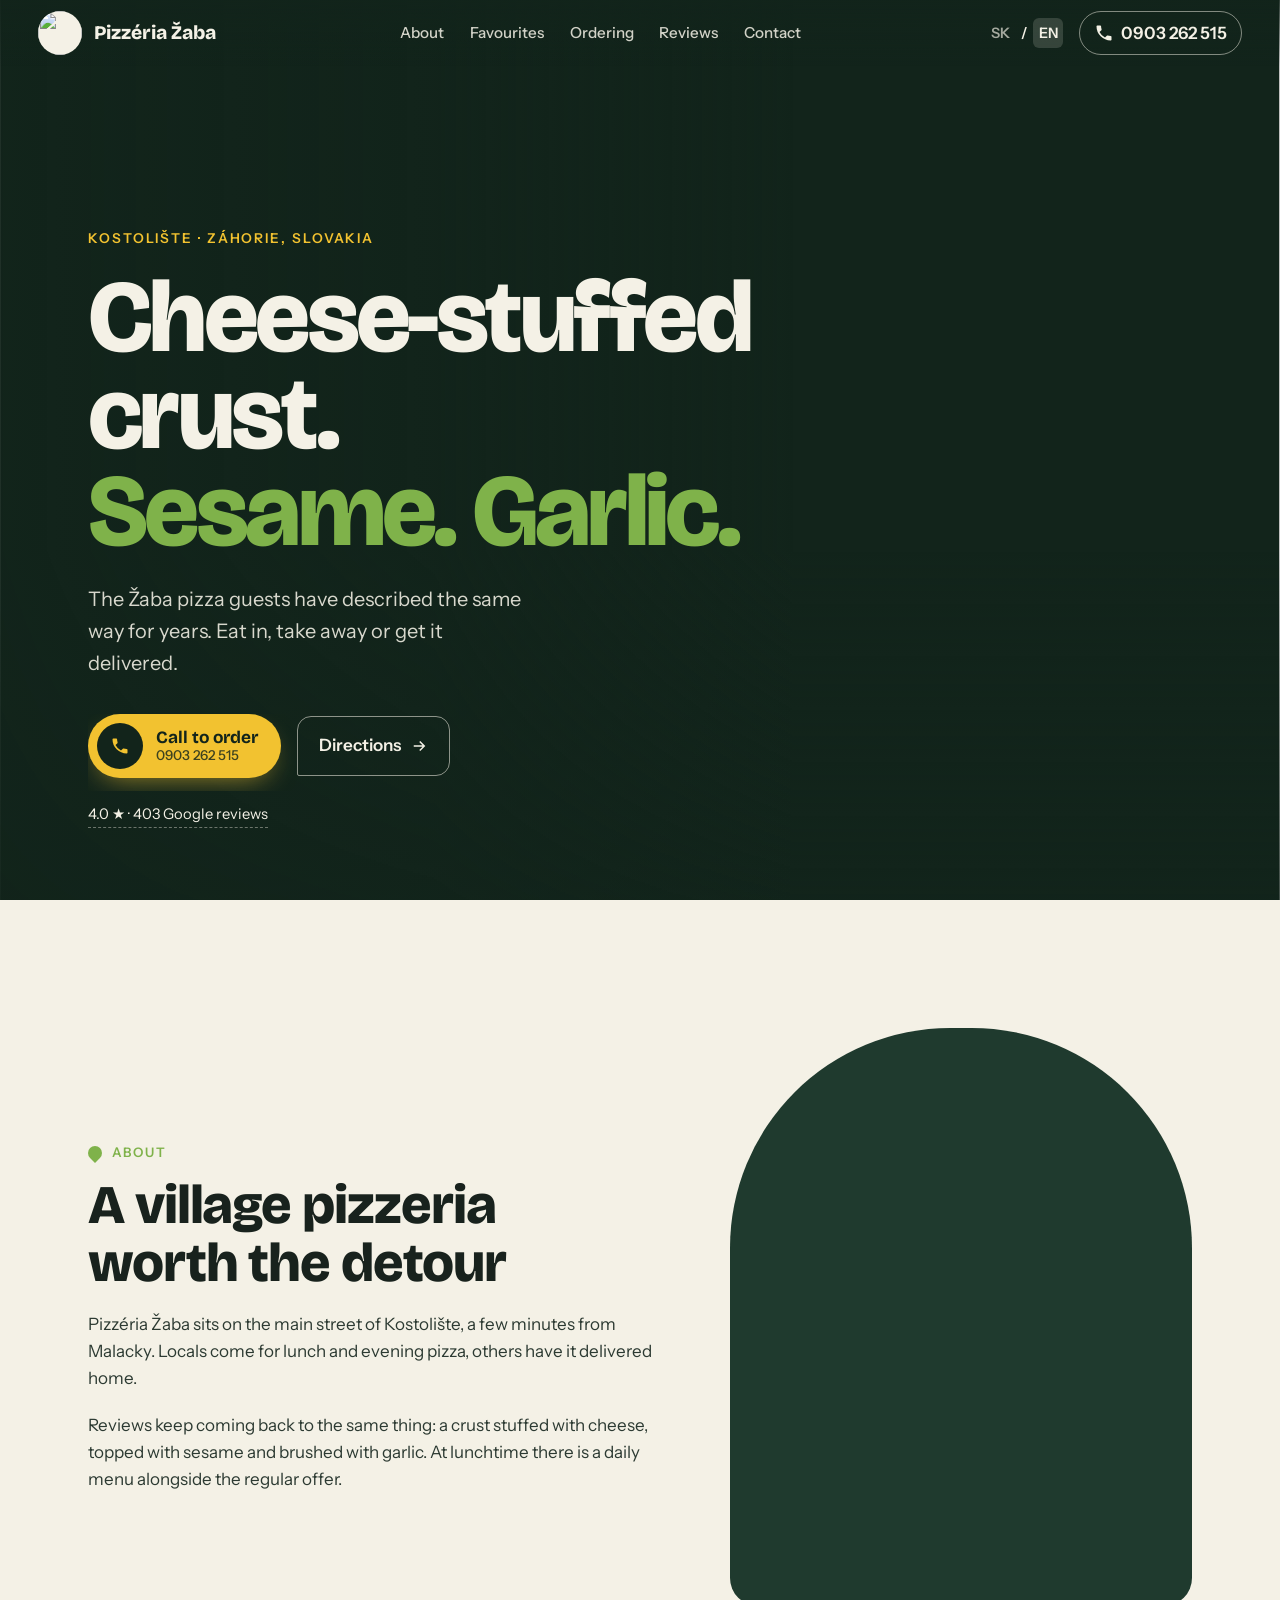
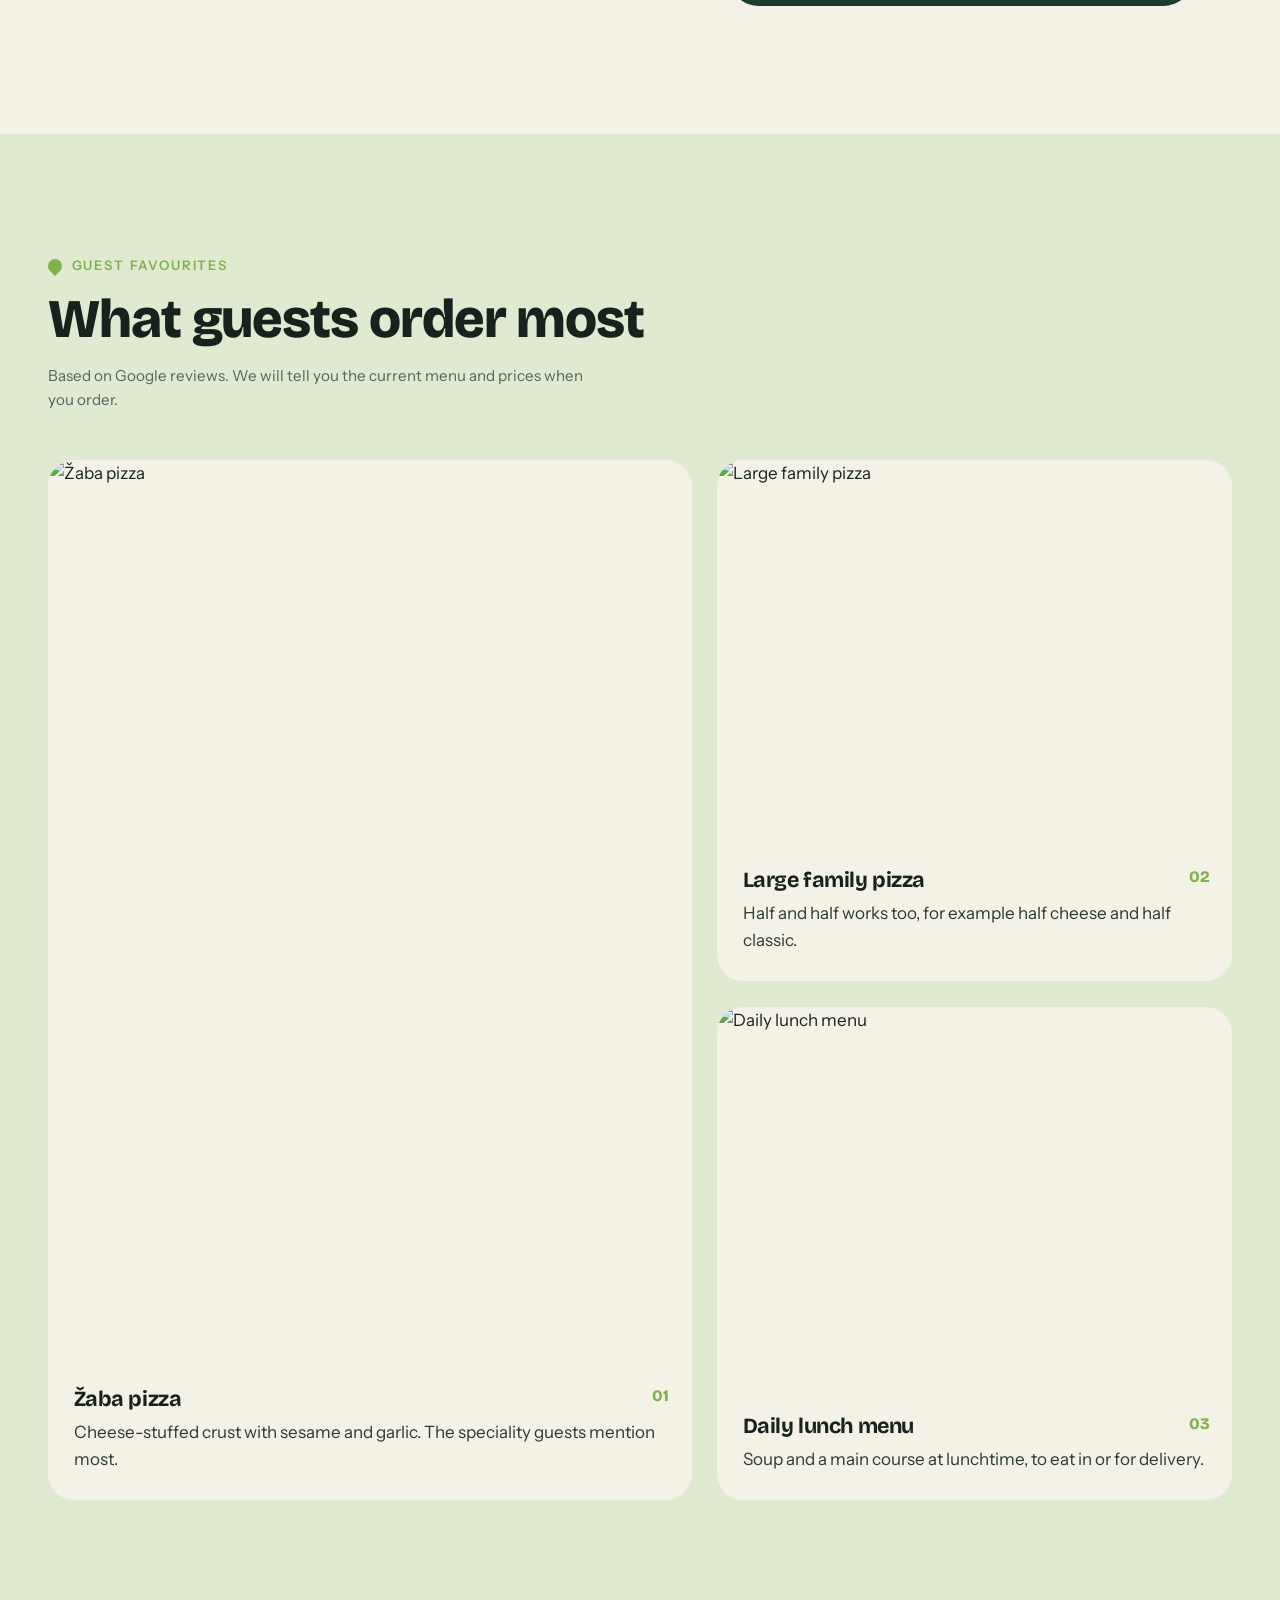
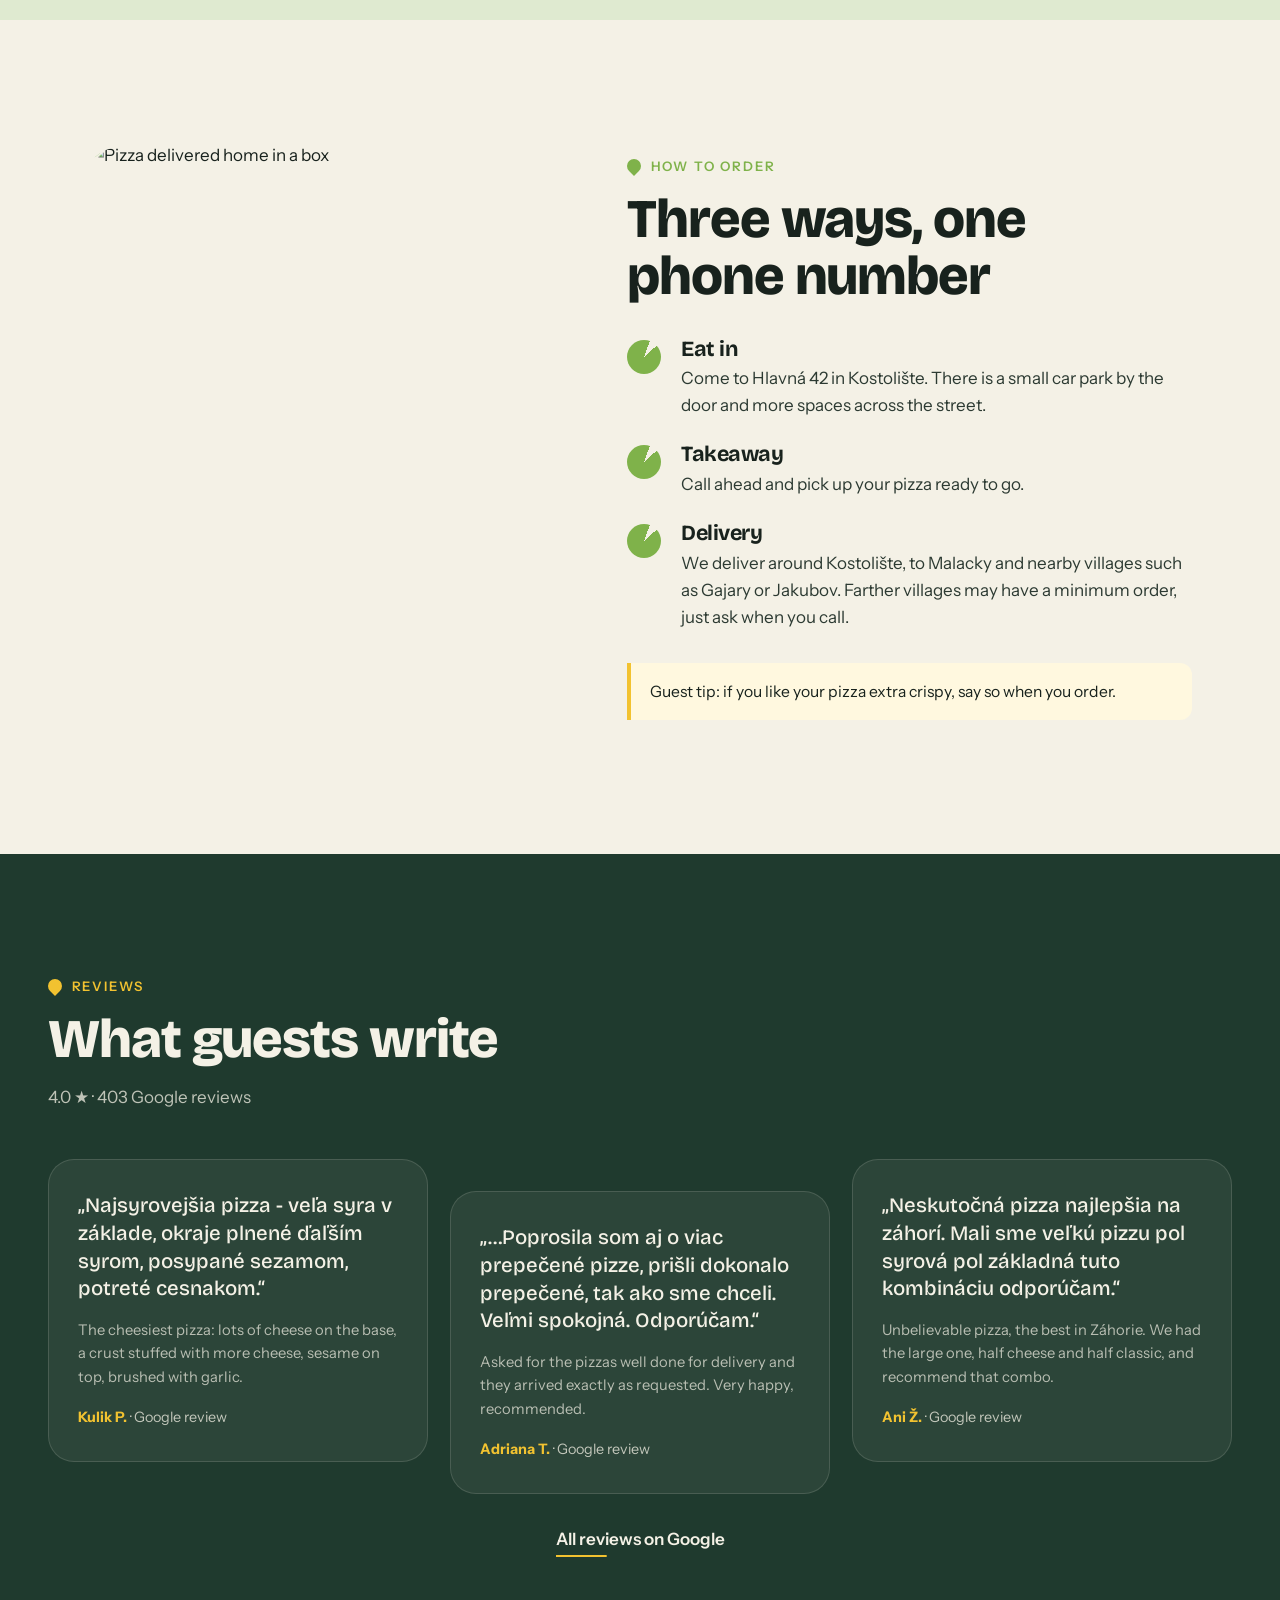
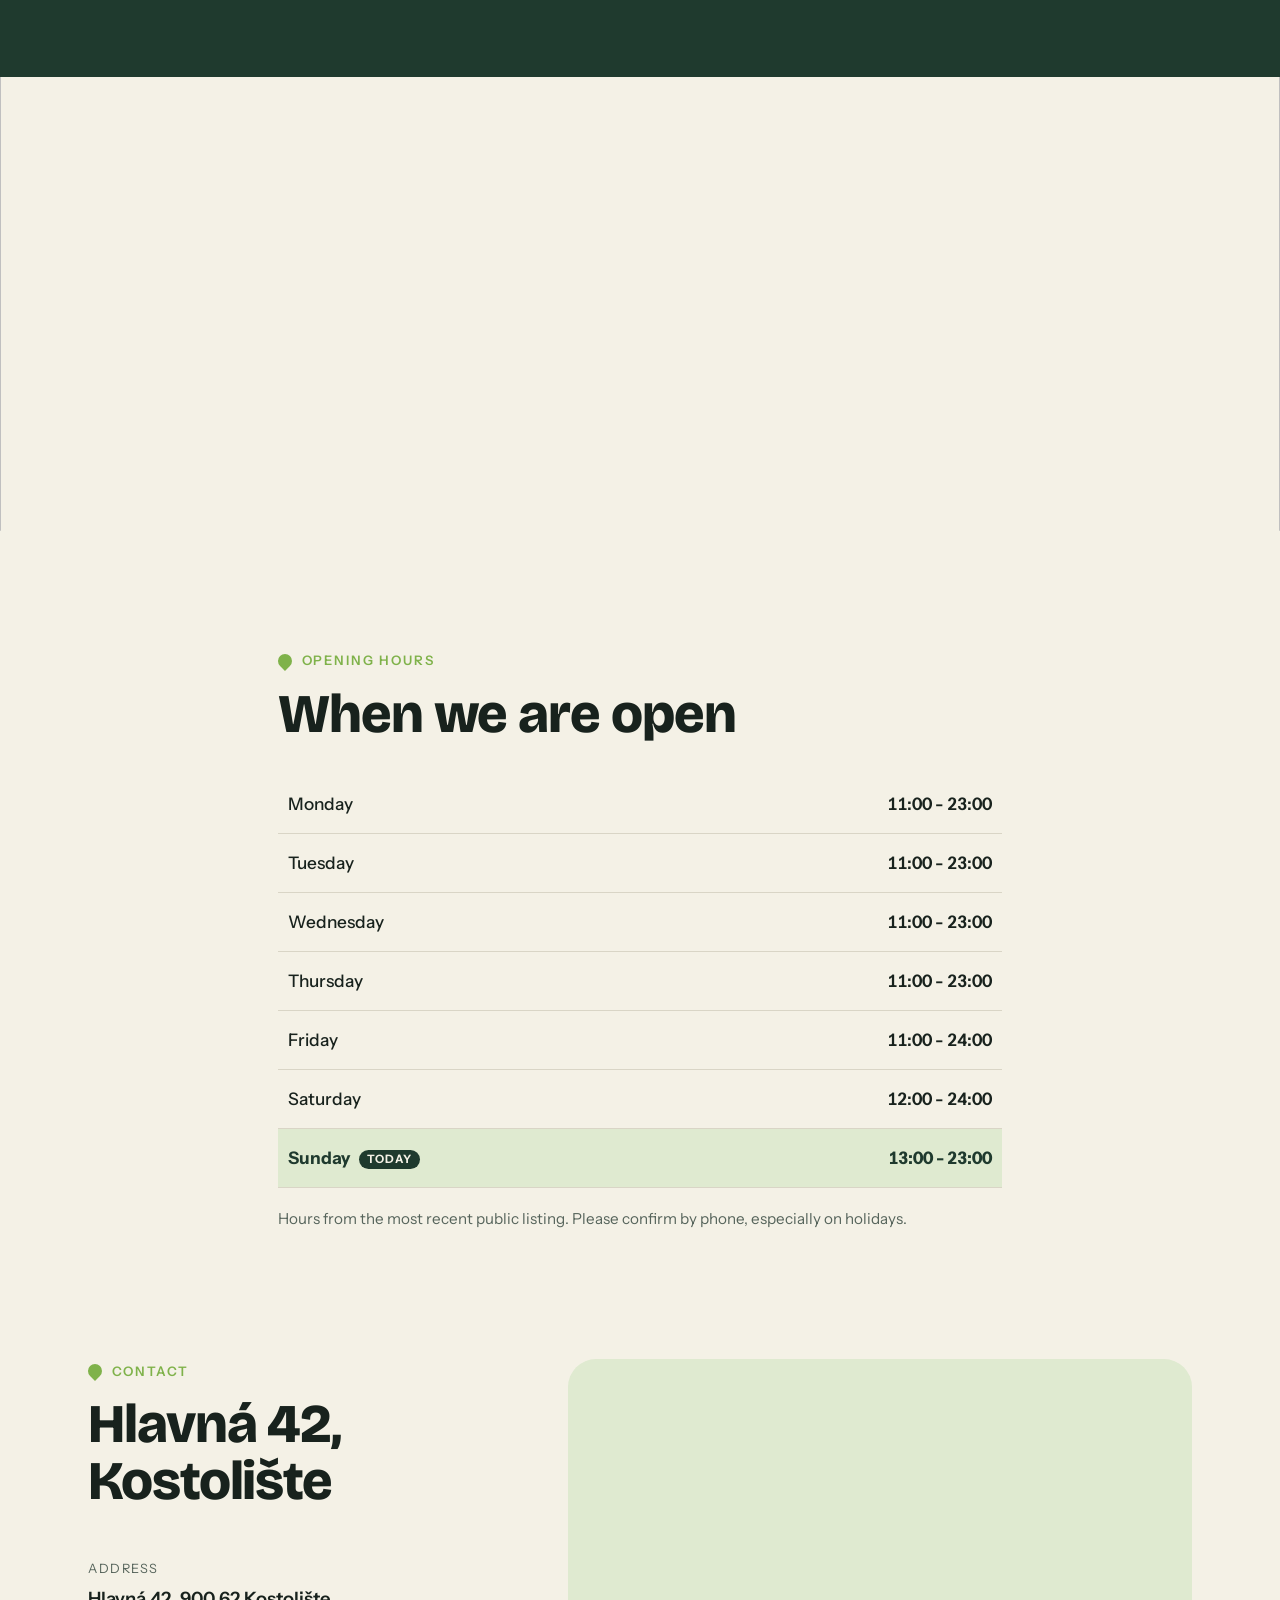
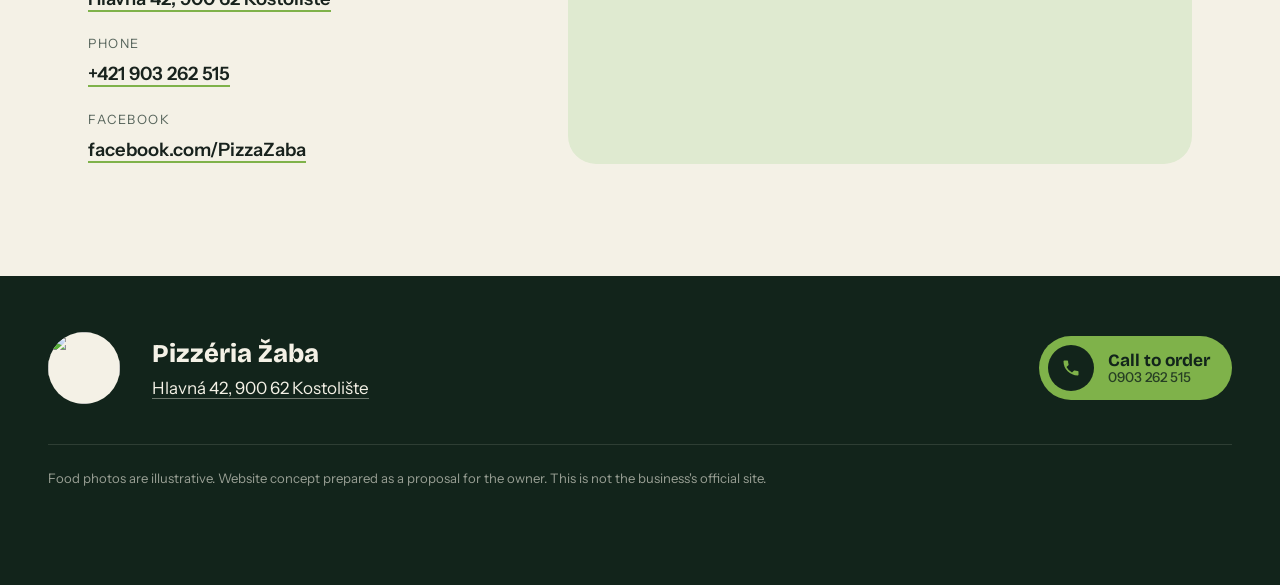
==== en/index.html @ cff68fa4 "Pizzéria Žaba: bilingual static concept site for GitHub Pages Co-Authored-By: Claude Opus 5.5 <norep" ====
<!doctype html>
<html lang="en">
<head>
<meta charset="utf-8">
<meta name="viewport" content="width=device-width, initial-scale=1, viewport-fit=cover">
<title>Pizzéria Žaba Kostolište | Pizza, daily lunch and delivery</title>
<meta name="description" content="Pizzéria Žaba in Kostolište near Malacky, Slovakia: cheese-stuffed crust pizza with sesame, daily lunch menu, takeaway and delivery. Call +421 903 262 515.">
<meta name="robots" content="noindex, nofollow">
<meta name="theme-color" content="#12241B">
<meta property="og:type" content="website">
<meta property="og:site_name" content="Pizzéria Žaba">
<meta property="og:title" content="Pizzéria Žaba Kostolište | Pizza, daily lunch and delivery">
<meta property="og:description" content="Pizzéria Žaba in Kostolište near Malacky, Slovakia: cheese-stuffed crust pizza with sesame, daily lunch menu, takeaway and delivery. Call +421 903 262 515.">
<meta property="og:locale" content="en_GB">
<meta property="og:image" content="https://d2ol7oe51mr4n9.cloudfront.net/user_3MTZnFvjkCL177G4s4ZFTQoPxbl/92a9ab93-fe27-45d0-83d5-f88aacd85fcf.jpg">
<meta property="og:image:width" content="1200">
<meta property="og:image:height" content="630">
<meta name="twitter:card" content="summary_large_image">
<meta name="twitter:image" content="https://d2ol7oe51mr4n9.cloudfront.net/user_3MTZnFvjkCL177G4s4ZFTQoPxbl/92a9ab93-fe27-45d0-83d5-f88aacd85fcf.jpg">
<link rel="alternate" hreflang="sk" href="../">
<link rel="alternate" hreflang="en" href="../en/">
<link rel="icon" type="image/png" sizes="32x32" href="https://d2ol7oe51mr4n9.cloudfront.net/user_3MTZnFvjkCL177G4s4ZFTQoPxbl/775f0534-71fd-4171-b6cd-9271fd689396.png">
<link rel="apple-touch-icon" href="https://d2ol7oe51mr4n9.cloudfront.net/user_3MTZnFvjkCL177G4s4ZFTQoPxbl/a95bd1aa-ff75-4f11-9519-4f88020c6ad1.png">
<link rel="preconnect" href="https://fonts.googleapis.com">
<link rel="preconnect" href="https://fonts.gstatic.com" crossorigin>
<link rel="preconnect" href="https://d2ol7oe51mr4n9.cloudfront.net">
<link rel="stylesheet" href="https://fonts.googleapis.com/css2?family=Bricolage+Grotesque:opsz,wght@12..96,500;12..96,700;12..96,800&family=Instrument+Sans:wght@400;500;600&display=swap">
<link rel="stylesheet" href="../assets/site.css">
<link rel="preload" as="image" href="https://d2ol7oe51mr4n9.cloudfront.net/user_3MTZnFvjkCL177G4s4ZFTQoPxbl/c4f4fc24-3099-4a40-80f9-17d9d544c334.webp">
<script type="application/ld+json">{"@context": "https://schema.org", "@type": "Restaurant", "name": "Pizzéria Žaba", "servesCuisine": ["Pizza"], "telephone": "+421 903 262 515", "image": "https://d2ol7oe51mr4n9.cloudfront.net/user_3MTZnFvjkCL177G4s4ZFTQoPxbl/92a9ab93-fe27-45d0-83d5-f88aacd85fcf.jpg", "address": {"@type": "PostalAddress", "streetAddress": "Hlavná 42", "postalCode": "90062", "addressLocality": "Kostolište", "addressCountry": "SK"}, "sameAs": ["https://www.facebook.com/PizzaZaba/"], "openingHoursSpecification": [{"@type": "OpeningHoursSpecification", "dayOfWeek": "Monday", "opens": "11:00", "closes": "23:00"}, {"@type": "OpeningHoursSpecification", "dayOfWeek": "Tuesday", "opens": "11:00", "closes": "23:00"}, {"@type": "OpeningHoursSpecification", "dayOfWeek": "Wednesday", "opens": "11:00", "closes": "23:00"}, {"@type": "OpeningHoursSpecification", "dayOfWeek": "Thursday", "opens": "11:00", "closes": "23:00"}, {"@type": "OpeningHoursSpecification", "dayOfWeek": "Friday", "opens": "11:00", "closes": "23:59"}, {"@type": "OpeningHoursSpecification", "dayOfWeek": "Saturday", "opens": "12:00", "closes": "23:59"}, {"@type": "OpeningHoursSpecification", "dayOfWeek": "Sunday", "opens": "13:00", "closes": "23:00"}]}</script>

</head>
<body>
<div class="zb">
<a class="zb-skip" href="#obsah">Skip to content</a>
<header class="zb-header">
  <a class="zb-brand" href="./"><img src="https://d2ol7oe51mr4n9.cloudfront.net/user_3MTZnFvjkCL177G4s4ZFTQoPxbl/73ab9640-a825-4715-b73a-309250561641.png" alt="" width="44" height="44"><span>Pizzéria Žaba</span></a>
  <nav class="zb-nav" aria-label="Menu"><a href="#o-nas">About</a><a href="#ponuka">Favourites</a><a href="#objednavka">Ordering</a><a href="#recenzie">Reviews</a><a href="#kontakt">Contact</a></nav>
  <div class="zb-header__right">
    <nav class="zb-lang" aria-label="Language"><a href="../" hreflang="sk" lang="sk">SK</a><span aria-hidden="true">/</span><a href="../en/" hreflang="en" lang="en" aria-current="true">EN</a></nav>
    <a class="zb-header__phone" href="tel:+421903262515" aria-label="Phone: 0903 262 515"><svg viewBox="0 0 24 24" width="20" height="20" aria-hidden="true"><path fill="currentColor" d="M6.6 10.8a15.1 15.1 0 0 0 6.6 6.6l2.2-2.2c.3-.3.7-.4 1-.2 1.1.4 2.3.6 3.6.6.6 0 1 .4 1 1V20c0 .6-.4 1-1 1A17 17 0 0 1 3 4c0-.6.4-1 1-1h3.5c.6 0 1 .4 1 1 0 1.3.2 2.5.6 3.6.1.3 0 .7-.2 1z"/></svg><span>0903 262 515</span></a>
  </div>
</header>
<main id="obsah">
  <section class="zb-hero" data-parallax>
    <div class="zb-hero__media" data-depth="0.18">
      <picture><source media="(max-width: 760px)" srcset="https://d2ol7oe51mr4n9.cloudfront.net/user_3MTZnFvjkCL177G4s4ZFTQoPxbl/fe98a028-de8a-4ae7-9fac-7ca8399c225d.webp"><img class="zb-hero-poster" src="https://d2ol7oe51mr4n9.cloudfront.net/user_3MTZnFvjkCL177G4s4ZFTQoPxbl/c4f4fc24-3099-4a40-80f9-17d9d544c334.webp" srcset="https://d2ol7oe51mr4n9.cloudfront.net/user_3MTZnFvjkCL177G4s4ZFTQoPxbl/c4f4fc24-3099-4a40-80f9-17d9d544c334.webp 1280w, https://d2ol7oe51mr4n9.cloudfront.net/user_3MTZnFvjkCL177G4s4ZFTQoPxbl/2d24fa10-b6b9-4a0b-9f3e-b3efc8c48391.webp 1920w" sizes="100vw" alt="" fetchpriority="high"></picture>
      <video class="zb-hero-video" muted loop playsinline preload="none" poster="https://d2ol7oe51mr4n9.cloudfront.net/user_3MTZnFvjkCL177G4s4ZFTQoPxbl/c4f4fc24-3099-4a40-80f9-17d9d544c334.webp" aria-hidden="true" tabindex="-1" data-desktop="https://d2ol7oe51mr4n9.cloudfront.net/user_3MTZnFvjkCL177G4s4ZFTQoPxbl/cd7ac286-47c0-4c91-b440-cf415ce1ed24.mp4" data-mobile="https://d2ol7oe51mr4n9.cloudfront.net/user_3MTZnFvjkCL177G4s4ZFTQoPxbl/a6faa529-6182-487d-b76a-9db5138a3001.mp4"></video>
    </div>
    <div class="zb-hero__shade" data-depth="0.08"></div>
    <div class="zb-hero__content">
      <p class="zb-hero__eyebrow zb-rise" style="animation-delay:60ms">Kostolište · Záhorie, Slovakia</p>
      <h1 class="zb-hero__title"><span class="zb-rise" style="animation-delay:160ms">Cheese-stuffed crust.</span><span class="zb-rise" style="animation-delay:300ms">Sesame. Garlic.</span></h1>
      <p class="zb-hero__lead zb-rise" style="animation-delay:480ms">The Žaba pizza guests have described the same way for years. Eat in, take away or get it delivered.</p>
      <div class="zb-hero__ctas zb-rise" style="animation-delay:600ms"><a class="zb-call" href="tel:+421903262515"><span class="zb-call__icon"><svg viewBox="0 0 24 24" width="20" height="20" aria-hidden="true"><path fill="currentColor" d="M6.6 10.8a15.1 15.1 0 0 0 6.6 6.6l2.2-2.2c.3-.3.7-.4 1-.2 1.1.4 2.3.6 3.6.6.6 0 1 .4 1 1V20c0 .6-.4 1-1 1A17 17 0 0 1 3 4c0-.6.4-1 1-1h3.5c.6 0 1 .4 1 1 0 1.3.2 2.5.6 3.6.1.3 0 .7-.2 1z"/></svg></span><span class="zb-call__text"><span class="zb-call__label">Call to order</span><span class="zb-call__num">0903 262 515</span></span></a><a class="zb-navcta" href="https://www.google.com/maps/search/?api=1&query=Pizz%C3%A9ria%20%C5%BDaba%2C%20Hlavn%C3%A1%2042%2C%20900%2062%20Kostoli%C5%A1te" target="_blank" rel="noopener"><span>Directions</span><svg viewBox="0 0 24 24" width="18" height="18" aria-hidden="true"><path fill="none" stroke="currentColor" stroke-width="2" d="M5 12h13M13 6l6 6-6 6"/></svg></a></div>
      <a class="zb-rating zb-rise" style="animation-delay:720ms" href="https://www.google.com/maps/search/?api=1&query=Pizz%C3%A9ria%20%C5%BDaba%2C%20Hlavn%C3%A1%2042%2C%20900%2062%20Kostoli%C5%A1te" target="_blank" rel="noopener">4.0 ★ · 403 Google reviews</a>
    </div>
  </section>
  <section id="o-nas" class="zb-about">
    <div class="zb-about__text"><p class="zb-kicker">About</p><h2>A village pizzeria worth the detour</h2><p>Pizzéria Žaba sits on the main street of Kostolište, a few minutes from Malacky. Locals come for lunch and evening pizza, others have it delivered home.</p><p>Reviews keep coming back to the same thing: a crust stuffed with cheese, topped with sesame and brushed with garlic. At lunchtime there is a daily menu alongside the regular offer.</p></div>
    <figure class="zb-about__fig" data-parallax><img src="https://d2ol7oe51mr4n9.cloudfront.net/user_3MTZnFvjkCL177G4s4ZFTQoPxbl/2a8e0496-0ccf-4863-8343-730c3c920f18.webp" alt="Cheese pulling from a sesame-topped stuffed crust" loading="lazy" width="900" height="1125" data-depth="-0.06"></figure>
  </section>
  <section id="ponuka" class="zb-menu">
    <div class="zb-section-head"><p class="zb-kicker">Guest favourites</p><h2>What guests order most</h2><p class="zb-muted">Based on Google reviews. We will tell you the current menu and prices when you order.</p></div>
    <ol class="zb-dishes"><li class="zb-dish zb-dish--0"><div class="zb-dish__img"><img src="https://d2ol7oe51mr4n9.cloudfront.net/user_3MTZnFvjkCL177G4s4ZFTQoPxbl/c4f4fc24-3099-4a40-80f9-17d9d544c334.webp" alt="Žaba pizza" loading="lazy"></div><div class="zb-dish__body"><span class="zb-dish__num">01</span><h3>Žaba pizza</h3><p>Cheese-stuffed crust with sesame and garlic. The speciality guests mention most.</p></div></li><li class="zb-dish zb-dish--1"><div class="zb-dish__img"><img src="https://d2ol7oe51mr4n9.cloudfront.net/user_3MTZnFvjkCL177G4s4ZFTQoPxbl/836941b7-be4a-4827-b791-629952f23568.webp" alt="Large family pizza" loading="lazy"></div><div class="zb-dish__body"><span class="zb-dish__num">02</span><h3>Large family pizza</h3><p>Half and half works too, for example half cheese and half classic.</p></div></li><li class="zb-dish zb-dish--2"><div class="zb-dish__img"><img src="https://d2ol7oe51mr4n9.cloudfront.net/user_3MTZnFvjkCL177G4s4ZFTQoPxbl/99ca7ad3-10af-4149-a5fe-316f58c28de3.webp" alt="Daily lunch menu" loading="lazy"></div><div class="zb-dish__body"><span class="zb-dish__num">03</span><h3>Daily lunch menu</h3><p>Soup and a main course at lunchtime, to eat in or for delivery.</p></div></li></ol>
  </section>
  <section id="objednavka" class="zb-order">
    <div class="zb-order__img" data-parallax><img src="https://d2ol7oe51mr4n9.cloudfront.net/user_3MTZnFvjkCL177G4s4ZFTQoPxbl/1f9b8a56-cf92-41e2-8175-d941519987a9.webp" alt="Pizza delivered home in a box" loading="lazy" data-depth="-0.05"></div>
    <div class="zb-order__body"><p class="zb-kicker">How to order</p><h2>Three ways, one phone number</h2><ul class="zb-steps"><li><span class="zb-pad" aria-hidden="true"></span><div><h3>Eat in</h3><p>Come to Hlavná 42 in Kostolište. There is a small car park by the door and more spaces across the street.</p></div></li><li><span class="zb-pad" aria-hidden="true"></span><div><h3>Takeaway</h3><p>Call ahead and pick up your pizza ready to go.</p></div></li><li><span class="zb-pad" aria-hidden="true"></span><div><h3>Delivery</h3><p>We deliver around Kostolište, to Malacky and nearby villages such as Gajary or Jakubov. Farther villages may have a minimum order, just ask when you call.</p></div></li></ul><p class="zb-tip">Guest tip: if you like your pizza extra crispy, say so when you order.</p></div>
  </section>
  <section id="recenzie" class="zb-reviews">
    <div class="zb-section-head zb-section-head--light"><p class="zb-kicker">Reviews</p><h2>What guests write</h2><p class="zb-reviews__score">4.0 ★ · 403 Google reviews</p></div>
    <div class="zb-quotes"><figure class="zb-quote"><blockquote lang="sk">„Najsyrovejšia pizza - veľa syra v základe, okraje plnené ďaľším syrom, posypané sezamom, potreté cesnakom.“</blockquote><p class="zb-quote__gist">The cheesiest pizza: lots of cheese on the base, a crust stuffed with more cheese, sesame on top, brushed with garlic.</p><figcaption><strong>Kulik P.</strong> · Google review</figcaption></figure><figure class="zb-quote"><blockquote lang="sk">„…Poprosila som aj o viac prepečené pizze, prišli dokonalo prepečené, tak ako sme chceli. Veľmi spokojná. Odporúčam.“</blockquote><p class="zb-quote__gist">Asked for the pizzas well done for delivery and they arrived exactly as requested. Very happy, recommended.</p><figcaption><strong>Adriana T.</strong> · Google review</figcaption></figure><figure class="zb-quote"><blockquote lang="sk">„Neskutočná pizza najlepšia na záhorí. Mali sme veľkú pizzu pol syrová pol základná tuto kombináciu odporúčam.“</blockquote><p class="zb-quote__gist">Unbelievable pizza, the best in Záhorie. We had the large one, half cheese and half classic, and recommend that combo.</p><figcaption><strong>Ani Ž.</strong> · Google review</figcaption></figure></div>
    <a class="zb-allreviews" href="https://www.google.com/maps/search/?api=1&query=Pizz%C3%A9ria%20%C5%BDaba%2C%20Hlavn%C3%A1%2042%2C%20900%2062%20Kostoli%C5%A1te" target="_blank" rel="noopener">All reviews on Google</a>
  </section>
  <section class="zb-band" data-parallax aria-hidden="true"><img src="https://d2ol7oe51mr4n9.cloudfront.net/user_3MTZnFvjkCL177G4s4ZFTQoPxbl/420f8499-103b-4bc7-9128-c398f843728f.webp" alt="" loading="lazy" data-depth="0.12"></section>
  <section id="hodiny" class="zb-hours">
    <div class="zb-section-head"><p class="zb-kicker">Opening hours</p><h2>When we are open</h2></div>
    <table class="zb-table" data-today="today"><tbody><tr data-day="0"><th scope="row">Monday</th><td>11:00 - 23:00</td></tr><tr data-day="1"><th scope="row">Tuesday</th><td>11:00 - 23:00</td></tr><tr data-day="2"><th scope="row">Wednesday</th><td>11:00 - 23:00</td></tr><tr data-day="3"><th scope="row">Thursday</th><td>11:00 - 23:00</td></tr><tr data-day="4"><th scope="row">Friday</th><td>11:00 - 24:00</td></tr><tr data-day="5"><th scope="row">Saturday</th><td>12:00 - 24:00</td></tr><tr data-day="6"><th scope="row">Sunday</th><td>13:00 - 23:00</td></tr></tbody></table>
    <p class="zb-muted">Hours from the most recent public listing. Please confirm by phone, especially on holidays.</p>
  </section>
  <section id="kontakt" class="zb-visit">
    <div class="zb-visit__info"><p class="zb-kicker">Contact</p><h2>Hlavná 42, Kostolište</h2>
      <dl><dt>Address</dt><dd><a href="https://www.google.com/maps/search/?api=1&query=Pizz%C3%A9ria%20%C5%BDaba%2C%20Hlavn%C3%A1%2042%2C%20900%2062%20Kostoli%C5%A1te" target="_blank" rel="noopener">Hlavná 42, 900 62 Kostolište</a></dd>
      <dt>Phone</dt><dd><a href="tel:+421903262515">+421 903 262 515</a></dd>
      <dt>Facebook</dt><dd><a href="https://www.facebook.com/PizzaZaba/" target="_blank" rel="noopener">facebook.com/PizzaZaba</a></dd></dl></div>
    <div class="zb-visit__map"><iframe title="Map: Pizzéria Žaba, Kostolište" src="https://www.google.com/maps?q=Pizz%C3%A9ria%20%C5%BDaba%2C%20Hlavn%C3%A1%2042%2C%20Kostoli%C5%A1te&output=embed" loading="lazy" referrerpolicy="no-referrer-when-downgrade"></iframe></div>
  </section>
</main>
<footer class="zb-footer">
  <div class="zb-footer__top"><img src="https://d2ol7oe51mr4n9.cloudfront.net/user_3MTZnFvjkCL177G4s4ZFTQoPxbl/73ab9640-a825-4715-b73a-309250561641.png" alt="" width="72" height="72"><div><p class="zb-footer__name">Pizzéria Žaba</p><p><a href="https://www.google.com/maps/search/?api=1&query=Pizz%C3%A9ria%20%C5%BDaba%2C%20Hlavn%C3%A1%2042%2C%20900%2062%20Kostoli%C5%A1te" target="_blank" rel="noopener">Hlavná 42, 900 62 Kostolište</a></p></div><a class="zb-call zb-call--footer" href="tel:+421903262515"><span class="zb-call__icon"><svg viewBox="0 0 24 24" width="20" height="20" aria-hidden="true"><path fill="currentColor" d="M6.6 10.8a15.1 15.1 0 0 0 6.6 6.6l2.2-2.2c.3-.3.7-.4 1-.2 1.1.4 2.3.6 3.6.6.6 0 1 .4 1 1V20c0 .6-.4 1-1 1A17 17 0 0 1 3 4c0-.6.4-1 1-1h3.5c.6 0 1 .4 1 1 0 1.3.2 2.5.6 3.6.1.3 0 .7-.2 1z"/></svg></span><span class="zb-call__text"><span class="zb-call__label">Call to order</span><span class="zb-call__num">0903 262 515</span></span></a></div>
  <p class="zb-footer__small">Food photos are illustrative. Website concept prepared as a proposal for the owner. This is not the business&#x27;s official site.</p>
</footer>
<a class="zb-fab" href="tel:+421903262515" aria-label="Call to order: 0903 262 515"><svg viewBox="0 0 24 24" width="20" height="20" aria-hidden="true"><path fill="currentColor" d="M6.6 10.8a15.1 15.1 0 0 0 6.6 6.6l2.2-2.2c.3-.3.7-.4 1-.2 1.1.4 2.3.6 3.6.6.6 0 1 .4 1 1V20c0 .6-.4 1-1 1A17 17 0 0 1 3 4c0-.6.4-1 1-1h3.5c.6 0 1 .4 1 1 0 1.3.2 2.5.6 3.6.1.3 0 .7-.2 1z"/></svg></a>
</div>
<script>
(function(){
  var reduce = window.matchMedia('(prefers-reduced-motion: reduce)').matches;
  document.querySelectorAll('.zb-lang a').forEach(function(a){a.addEventListener('click',function(){try{localStorage.setItem('zb-lang',a.getAttribute('hreflang'))}catch(e){}})});
  try{var wd=new Intl.DateTimeFormat('en-GB',{weekday:'short',timeZone:'Europe/Bratislava'}).format(new Date());
    var i=['Mon','Tue','Wed','Thu','Fri','Sat','Sun'].indexOf(wd); var row=document.querySelector('.zb-table tr[data-day="'+i+'"]');
    if(row){row.classList.add('is-today');row.setAttribute('aria-current','date');var s=document.createElement('span');s.className='zb-today';s.textContent=document.querySelector('.zb-table').dataset.today;row.querySelector('th').appendChild(s);}}catch(e){}
  var v=document.querySelector('.zb-hero-video');
  if(v){ if(reduce){v.style.display='none';} else {
    var mobile=window.matchMedia('(max-width: 760px)').matches;
    v.src=v.dataset[mobile?'mobile':'desktop']; v.muted=true; var p=v.play(); if(p&&p.catch)p.catch(function(){}); } }
  if(!reduce){ var els=[].slice.call(document.querySelectorAll('[data-depth]')); var raf=0;
    function tick(){raf=0;var vh=window.innerHeight;els.forEach(function(el){var d=+el.dataset.depth||0;var host=el.closest('[data-parallax]')||el;var r=host.getBoundingClientRect();if(r.bottom<-200||r.top>vh+200)return;el.style.transform='translate3d(0,'+((r.top+r.height/2-vh/2)*d).toFixed(1)+'px,0)';});}
    function on(){if(!raf)raf=requestAnimationFrame(tick);} tick(); addEventListener('scroll',on,{passive:true}); addEventListener('resize',on); }
})();
</script>
</body>
</html>
---- assets/site.css ----
/* ===== Pizzéria Žaba ===== */
:root {
  --zb-deep: #12241b; --zb-pine: #1f3a2e; --zb-lily: #7fb24a; --zb-lily-soft: #dfead0;
  --zb-cheese: #f2c230; --zb-tomato: #d8432e; --zb-paper: #f4f1e6; --zb-ink: #18221d; --zb-muted: #56645b;
  --zb-display: "Bricolage Grotesque", system-ui, sans-serif; --zb-body: "Instrument Sans", system-ui, sans-serif;
  --zb-ease: cubic-bezier(0.22, 1, 0.36, 1);
}
*, *::before, *::after { box-sizing: border-box; }
html { scroll-behavior: smooth; scroll-padding-top: 84px; }
body { margin: 0; background: var(--zb-paper); color: var(--zb-ink); font-family: var(--zb-body); font-size: 17px; line-height: 1.6; -webkit-font-smoothing: antialiased; }
img, video { max-width: 100%; }
.zb { overflow-x: clip; }
.zb h1, .zb h2, .zb h3 { font-family: var(--zb-display); line-height: 1.05; letter-spacing: -0.02em; margin: 0; }
.zb h2 { font-size: clamp(2rem, 4.4vw, 3.4rem); font-weight: 800; max-width: 18ch; }
.zb h3 { font-size: 1.35rem; font-weight: 700; }
.zb p { margin: 0; }
.zb a { color: inherit; }
.zb a:focus-visible, .zb button:focus-visible { outline: 3px solid var(--zb-cheese); outline-offset: 3px; border-radius: 6px; }
.zb-kicker { font-weight: 600; font-size: 0.82rem; letter-spacing: 0.14em; text-transform: uppercase; color: var(--zb-lily); margin-bottom: 0.9rem !important; display: inline-flex; align-items: center; gap: 0.6rem; }
.zb-kicker::before { content: ""; width: 14px; height: 14px; border-radius: 50% 50% 50% 0; background: var(--zb-lily); transform: rotate(-45deg); }
.zb-muted { color: var(--zb-muted); font-size: 0.95rem; }
.zb-skip { position: absolute; left: -999px; top: 8px; background: var(--zb-cheese); color: var(--zb-deep); padding: 0.5rem 1rem; z-index: 100; font-weight: 600; }
.zb-skip:focus { left: 8px; }

.zb-header { position: fixed; inset: 0 0 auto 0; z-index: 50; display: flex; align-items: center; justify-content: space-between; gap: 1rem; padding: 0.7rem clamp(1rem, 3vw, 2.5rem); color: var(--zb-paper); background: linear-gradient(to bottom, rgba(18, 36, 27, 0.85), rgba(18, 36, 27, 0)); }
.zb-brand { display: flex; align-items: center; gap: 0.7rem; text-decoration: none; font-family: var(--zb-display); font-weight: 800; font-size: 1.2rem; }
.zb-brand img { border-radius: 50%; background: var(--zb-paper); }
.zb-nav { display: flex; gap: 1.6rem; font-weight: 500; font-size: 0.95rem; }
.zb-nav a { text-decoration: none; opacity: 0.85; transition: opacity 0.2s; }
.zb-nav a:hover { opacity: 1; text-decoration: underline; text-decoration-color: var(--zb-lily); text-underline-offset: 6px; text-decoration-thickness: 2px; }
.zb-header__right { display: flex; align-items: center; gap: 1rem; }
.zb-lang { display: flex; align-items: center; gap: 0.35rem; font-weight: 600; font-size: 0.9rem; }
.zb-lang a { text-decoration: none; padding: 0.2rem 0.35rem; border-radius: 6px; opacity: 0.65; }
.zb-lang a[aria-current="true"] { opacity: 1; background: rgba(244, 241, 230, 0.16); }
.zb-header__phone { display: inline-flex; align-items: center; gap: 0.45rem; text-decoration: none; font-weight: 600; padding: 0.45rem 0.85rem; border: 1.5px solid rgba(244, 241, 230, 0.5); border-radius: 999px; transition: background 0.2s, color 0.2s; }
.zb-header__phone:hover { background: var(--zb-paper); color: var(--zb-deep); }

.zb-hero { position: relative; min-height: 100svh; display: flex; align-items: flex-end; background: var(--zb-deep); color: var(--zb-paper); overflow: hidden; isolation: isolate; }
.zb-hero__media { position: absolute; inset: -6% 0; z-index: -2; will-change: transform; }
.zb-hero-poster, .zb-hero-video { position: absolute; inset: 0; width: 100%; height: 100%; object-fit: cover; object-position: 70% 50%; }
.zb-hero__shade { position: absolute; inset: -6% 0; z-index: -1; background: linear-gradient(90deg, rgba(18, 36, 27, 0.92) 0%, rgba(18, 36, 27, 0.65) 34%, rgba(18, 36, 27, 0) 62%), linear-gradient(0deg, rgba(18, 36, 27, 0.85) 0%, rgba(18, 36, 27, 0) 40%); }
.zb-hero__content { width: min(1200px, 100%); margin: 0 auto; padding: 8rem clamp(1.2rem, 4vw, 3rem) clamp(3rem, 8vh, 5.5rem); }
.zb-hero__eyebrow { color: var(--zb-cheese); font-weight: 600; letter-spacing: 0.14em; text-transform: uppercase; font-size: 0.85rem; margin-bottom: 1.2rem !important; }
.zb-hero__title { font-size: clamp(2.9rem, 8vw, 6.6rem) !important; font-weight: 800; letter-spacing: -0.035em !important; line-height: 0.95 !important; max-width: 11ch; }
.zb-hero__title span { display: block; }
.zb-hero__title span:last-child { color: var(--zb-lily); }
.zb-hero__lead { margin-top: 1.4rem !important; max-width: 34ch; font-size: clamp(1.05rem, 1.6vw, 1.25rem); color: rgba(244, 241, 230, 0.88); }
.zb-hero__ctas { display: flex; flex-wrap: wrap; align-items: center; gap: 1rem; margin-top: 2.2rem; }
.zb-rating { display: inline-block; margin-top: 1.6rem; font-size: 0.92rem; color: rgba(244, 241, 230, 0.78); text-decoration: none; border-bottom: 1px dashed rgba(244, 241, 230, 0.4); }
.zb-rating:hover { color: var(--zb-paper); border-bottom-style: solid; }
@keyframes zb-rise { from { transform: translateY(26px); clip-path: inset(0 0 100% 0); } to { transform: none; clip-path: inset(0 0 -20% 0); } }
.zb-rise { animation: zb-rise 0.9s var(--zb-ease) both; }

.zb-call { display: inline-flex; align-items: center; gap: 0.85rem; padding: 0.55rem 1.4rem 0.55rem 0.55rem; background: var(--zb-cheese); color: var(--zb-deep) !important; text-decoration: none; border-radius: 999px; box-shadow: 0 10px 28px -12px rgba(242, 194, 48, 0.7); transition: transform 0.25s var(--zb-ease), box-shadow 0.25s; }
.zb-call__icon { display: grid; place-items: center; width: 46px; height: 46px; border-radius: 50%; background: var(--zb-deep); color: var(--zb-cheese); }
.zb-call__text { display: flex; flex-direction: column; line-height: 1.15; }
.zb-call__label { font-weight: 700; font-family: var(--zb-display); font-size: 1.08rem; }
.zb-call__num { font-size: 0.85rem; font-weight: 500; opacity: 0.8; }
@keyframes zb-hop { 0%, 100% { transform: translateY(0); } 35% { transform: translateY(-7px) rotate(-8deg); } 60% { transform: translateY(0) rotate(4deg); } }
.zb-call:hover { transform: translateY(-2px); box-shadow: 0 16px 34px -12px rgba(242, 194, 48, 0.85); }
.zb-call:hover .zb-call__icon { animation: zb-hop 0.55s var(--zb-ease); }
.zb-call--footer { background: var(--zb-lily); box-shadow: none; }
.zb-call--footer .zb-call__icon { color: var(--zb-lily); }
.zb-navcta { display: inline-flex; align-items: center; gap: 0.6rem; padding: 0.95rem 1.3rem; border-radius: 14px 14px 14px 2px; border: 1.5px solid rgba(244, 241, 230, 0.55); color: var(--zb-paper); text-decoration: none; font-weight: 600; transition: border-color 0.2s, background 0.2s; }
.zb-navcta svg { transition: transform 0.3s var(--zb-ease); }
.zb-navcta:hover { border-color: var(--zb-paper); background: rgba(244, 241, 230, 0.08); }
.zb-navcta:hover svg { transform: translateX(5px); }

.zb-about { width: min(1200px, 100%); margin: 0 auto; padding: clamp(4.5rem, 10vw, 8rem) clamp(1.2rem, 4vw, 3rem); display: grid; grid-template-columns: 1.1fr 0.9fr; gap: clamp(2rem, 6vw, 6rem); align-items: center; }
.zb-about__text p:not(.zb-kicker) { margin-top: 1.2rem; max-width: 52ch; color: #2c3a32; }
.zb-about__text h2 { margin-bottom: 0.4rem; }
.zb-about__fig { margin: 0; position: relative; border-radius: 220px 220px 28px 28px; overflow: hidden; aspect-ratio: 4 / 5; background: var(--zb-pine); }
.zb-about__fig img { width: 100%; height: 112%; object-fit: cover; margin-top: -6%; display: block; }

.zb-menu { background: var(--zb-lily-soft); padding: clamp(4.5rem, 10vw, 7.5rem) clamp(1.2rem, 4vw, 3rem); }
.zb-section-head { width: min(1200px, 100%); margin: 0 auto 3rem; }
.zb-section-head .zb-muted { margin-top: 1rem; max-width: 56ch; }
.zb-dishes { list-style: none; padding: 0; margin: 0 auto; width: min(1200px, 100%); display: grid; grid-template-columns: 1.25fr 1fr; gap: 1.6rem; }
.zb-dish { background: var(--zb-paper); border-radius: 26px; overflow: hidden; display: flex; flex-direction: column; transition: transform 0.35s var(--zb-ease); }
.zb-dish:hover { transform: translateY(-4px); }
.zb-dish--0 { grid-row: span 2; }
.zb-dish__img { overflow: hidden; aspect-ratio: 4 / 3; }
.zb-dish--0 .zb-dish__img { aspect-ratio: auto; flex: 1; min-height: 340px; }
.zb-dish__img img { width: 100%; height: 100%; object-fit: cover; display: block; transition: transform 0.6s var(--zb-ease); }
.zb-dish:hover .zb-dish__img img { transform: scale(1.04); }
.zb-dish__body { padding: 1.4rem 1.6rem 1.7rem; position: relative; }
.zb-dish__num { position: absolute; right: 1.4rem; top: 1.1rem; font-family: var(--zb-display); font-weight: 800; color: var(--zb-lily); font-size: 1rem; }
.zb-dish__body p { margin-top: 0.5rem; color: #2c3a32; }

.zb-order { width: min(1200px, 100%); margin: 0 auto; padding: clamp(4.5rem, 10vw, 8rem) clamp(1.2rem, 4vw, 3rem); display: grid; grid-template-columns: 0.9fr 1.1fr; gap: clamp(2rem, 6vw, 5rem); align-items: center; }
.zb-order__img { border-radius: 28px; overflow: hidden; aspect-ratio: 4 / 5; }
.zb-order__img img { width: 100%; height: 112%; margin-top: -6%; object-fit: cover; display: block; }
.zb-steps { list-style: none; padding: 0; margin: 2rem 0 0; display: grid; gap: 1.5rem; }
.zb-steps li { display: grid; grid-template-columns: 38px 1fr; gap: 1rem; align-items: start; }
.zb-pad { width: 34px; height: 34px; margin-top: 2px; border-radius: 50%; background: conic-gradient(from 20deg, transparent 0 28deg, var(--zb-lily) 28deg 360deg); }
.zb-steps p { color: #2c3a32; margin-top: 0.3rem; }
.zb-tip { margin-top: 2rem !important; padding: 1rem 1.2rem; border-left: 4px solid var(--zb-cheese); background: #fff8df; border-radius: 0 12px 12px 0; font-size: 0.98rem; }

.zb-reviews { background: var(--zb-pine); color: var(--zb-paper); padding: clamp(4.5rem, 10vw, 7.5rem) clamp(1.2rem, 4vw, 3rem); }
.zb-section-head--light .zb-kicker { color: var(--zb-cheese); }
.zb-section-head--light .zb-kicker::before { background: var(--zb-cheese); }
.zb-reviews__score { margin-top: 1rem !important; color: rgba(244, 241, 230, 0.75); }
.zb-quotes { width: min(1200px, 100%); margin: 0 auto; display: grid; grid-template-columns: repeat(3, 1fr); gap: 1.4rem; }
.zb-quote { margin: 0; padding: 2rem 1.8rem; border-radius: 26px; background: rgba(244, 241, 230, 0.06); border: 1px solid rgba(244, 241, 230, 0.14); display: flex; flex-direction: column; gap: 1rem; }
.zb-quote:nth-child(2) { transform: translateY(2rem); }
.zb-quote blockquote { margin: 0; font-family: var(--zb-display); font-size: 1.28rem; font-weight: 500; line-height: 1.35; }
.zb-quote__gist { font-size: 0.92rem; color: rgba(244, 241, 230, 0.7); }
.zb-quote figcaption { margin-top: auto; font-size: 0.9rem; color: rgba(244, 241, 230, 0.75); }
.zb-quote figcaption strong { color: var(--zb-cheese); }
.zb-allreviews { display: block; width: fit-content; margin: 4rem auto 0; color: var(--zb-paper); font-weight: 600; text-decoration: none; background: linear-gradient(var(--zb-cheese), var(--zb-cheese)) 0 100% / 30% 2px no-repeat; padding-bottom: 4px; transition: background-size 0.4s var(--zb-ease); }
.zb-allreviews:hover { background-size: 100% 2px; }

.zb-band { height: clamp(220px, 38vw, 460px); overflow: hidden; position: relative; }
.zb-band img { position: absolute; inset: -18% 0; width: 100%; height: 136%; object-fit: cover; }

.zb-hours { width: min(820px, 100%); margin: 0 auto; padding: clamp(4.5rem, 10vw, 7rem) clamp(1.2rem, 4vw, 3rem) 2rem; }
.zb-hours .zb-section-head { margin-bottom: 2rem; }
.zb-table { width: 100%; border-collapse: collapse; font-size: 1.08rem; margin-bottom: 1.2rem; }
.zb-table th, .zb-table td { padding: 0.95rem 0.6rem; border-bottom: 1px solid #d9d5c6; text-align: left; font-weight: 500; }
.zb-table td { text-align: right; font-variant-numeric: tabular-nums; font-weight: 600; }
.zb-table tr.is-today { background: var(--zb-lily-soft); }
.zb-table tr.is-today th, .zb-table tr.is-today td { color: var(--zb-pine); font-weight: 700; }
.zb-today { margin-left: 0.6rem; font-size: 0.72rem; text-transform: uppercase; letter-spacing: 0.1em; background: var(--zb-pine); color: var(--zb-paper); padding: 0.15rem 0.5rem; border-radius: 999px; vertical-align: middle; }

.zb-visit { width: min(1200px, 100%); margin: 0 auto; padding: clamp(3rem, 8vw, 6rem) clamp(1.2rem, 4vw, 3rem) clamp(4.5rem, 10vw, 7rem); display: grid; grid-template-columns: 0.8fr 1.2fr; gap: clamp(2rem, 5vw, 4rem); align-items: stretch; }
.zb-visit dl { margin: 2rem 0 0; display: grid; gap: 0.3rem; }
.zb-visit dt { font-size: 0.8rem; text-transform: uppercase; letter-spacing: 0.12em; color: var(--zb-muted); margin-top: 1rem; }
.zb-visit dd { margin: 0; font-size: 1.15rem; font-weight: 600; }
.zb-visit dd a { text-decoration-color: var(--zb-lily); text-underline-offset: 5px; text-decoration-thickness: 2px; }
.zb-visit__map { border-radius: 28px; overflow: hidden; min-height: 380px; background: var(--zb-lily-soft); }
.zb-visit__map iframe { width: 100%; height: 100%; min-height: 380px; border: 0; display: block; filter: saturate(0.85); }

.zb-footer { background: var(--zb-deep); color: var(--zb-paper); padding: 3.5rem clamp(1.2rem, 4vw, 3rem) 6rem; }
.zb-footer__top { width: min(1200px, 100%); margin: 0 auto; display: flex; flex-wrap: wrap; align-items: center; gap: 1.4rem 2rem; }
.zb-footer__top img { border-radius: 50%; background: var(--zb-paper); }
.zb-footer__top > div { flex: 1; min-width: 220px; }
.zb-footer__name { font-family: var(--zb-display); font-weight: 800; font-size: 1.6rem; }
.zb-footer__top a { text-decoration-color: rgba(244, 241, 230, 0.4); text-underline-offset: 4px; }
.zb-footer__small { width: min(1200px, 100%); margin: 2.5rem auto 0 !important; font-size: 0.82rem; color: rgba(244, 241, 230, 0.6); border-top: 1px solid rgba(244, 241, 230, 0.12); padding-top: 1.4rem; }
.zb-fab { display: none; }
.zb-error { min-height: 100vh; display: grid; place-content: center; justify-items: center; gap: 1rem; text-align: center; font-family: var(--zb-body); padding: 2rem; }
.zb-error a { background: var(--zb-pine); color: var(--zb-paper); border-radius: 999px; padding: 0.7rem 1.3rem; font-weight: 600; text-decoration: none; }

@media (max-width: 980px) {
  .zb-nav { display: none; }
  .zb-about, .zb-order, .zb-visit { grid-template-columns: 1fr; }
  .zb-dishes { grid-template-columns: 1fr; }
  .zb-dish--0 { grid-row: auto; }
  .zb-quotes { grid-template-columns: 1fr; }
  .zb-quote:nth-child(2) { transform: none; }
}
@media (max-width: 760px) {
  body { font-size: 16px; }
  .zb-header__phone span { display: none; }
  .zb-header__phone { padding: 0.55rem; }
  .zb-brand span { font-size: 1.05rem; }
  .zb-hero__shade { background: linear-gradient(0deg, rgba(18, 36, 27, 0.95) 0%, rgba(18, 36, 27, 0.7) 45%, rgba(18, 36, 27, 0.1) 80%); }
  .zb-hero-poster, .zb-hero-video { object-position: 60% 30%; }
  .zb-navcta { padding: 0.8rem 1.1rem; }
  .zb-fab { display: grid; place-items: center; position: fixed; right: 16px; bottom: 16px; z-index: 60; width: 58px; height: 58px; border-radius: 50%; background: var(--zb-cheese); color: var(--zb-deep); box-shadow: 0 10px 24px -8px rgba(0, 0, 0, 0.45); }
}
@media (prefers-reduced-motion: reduce) {
  html { scroll-behavior: auto; }
  .zb-rise { animation: none; }
  .zb *, .zb *::before, .zb *::after { transition: none !important; animation: none !important; }
  .zb-hero-video { display: none; }
  [data-depth] { transform: none !important; }
}
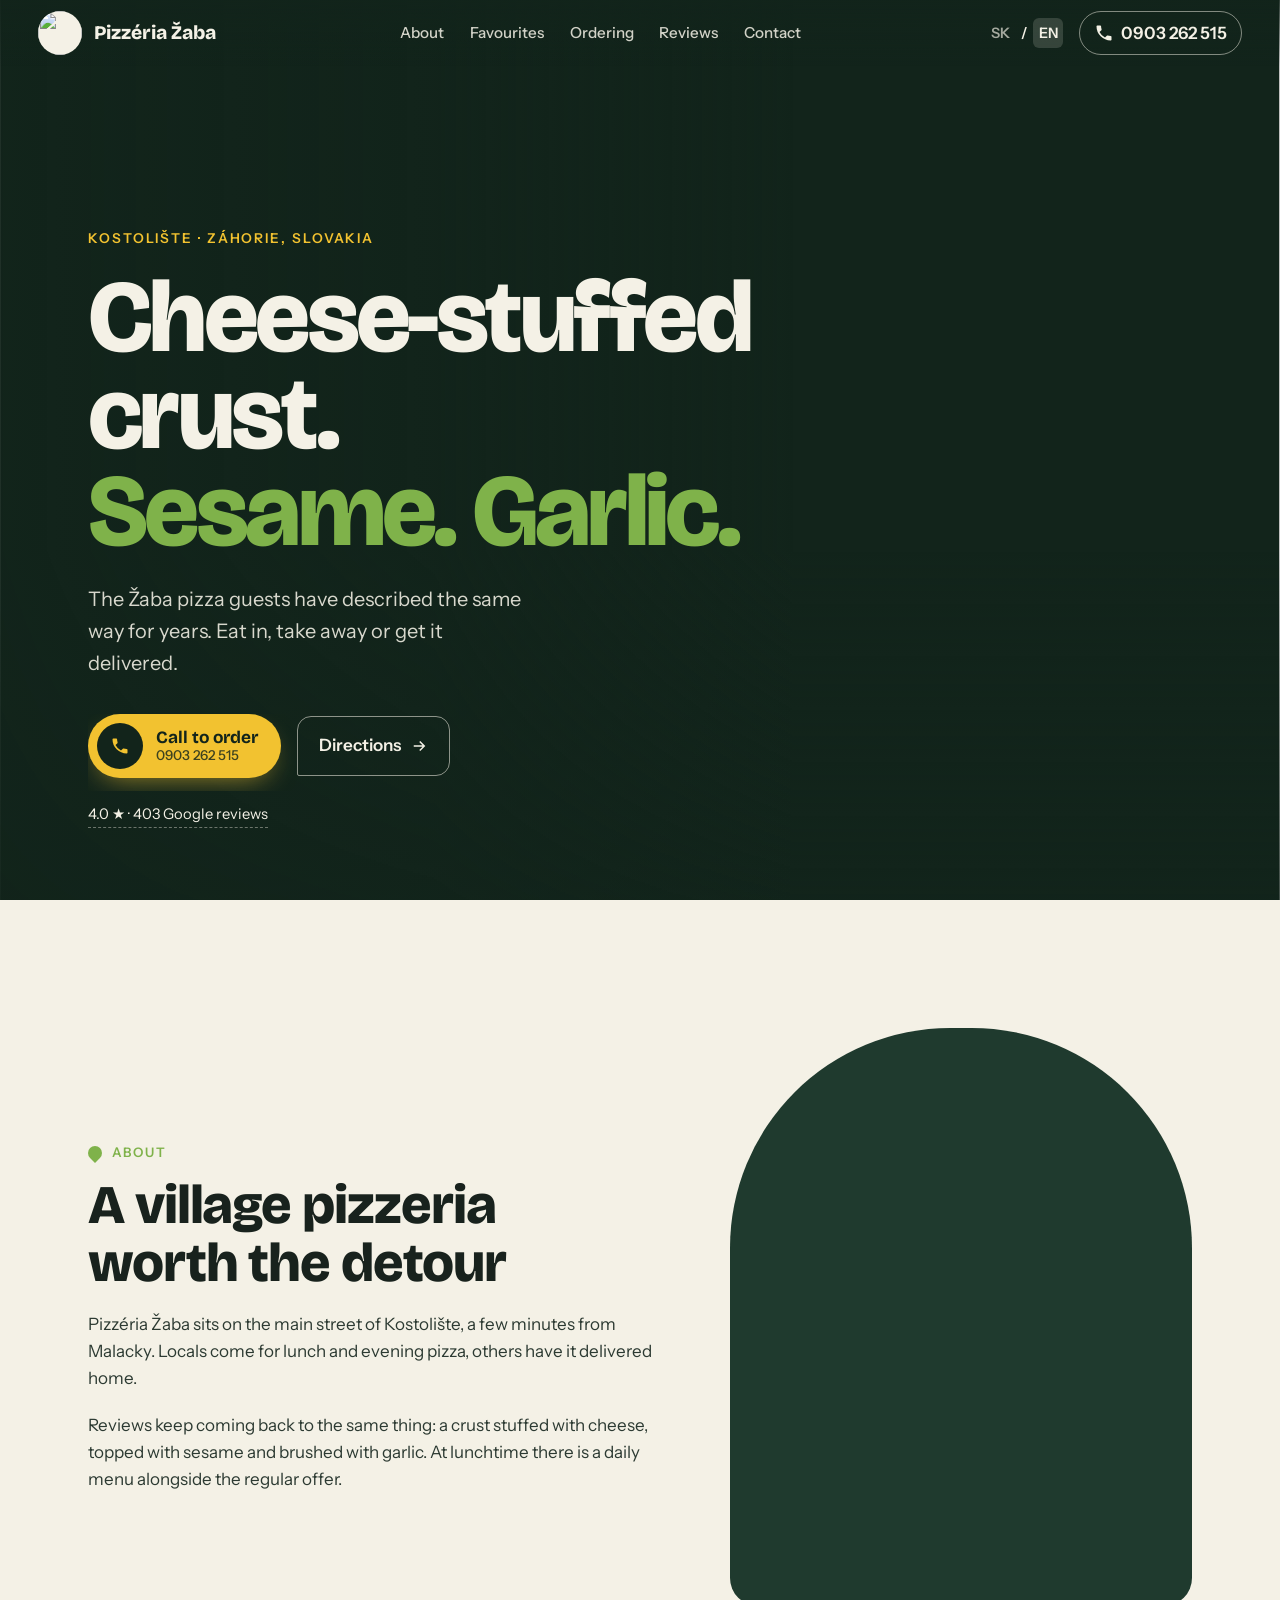
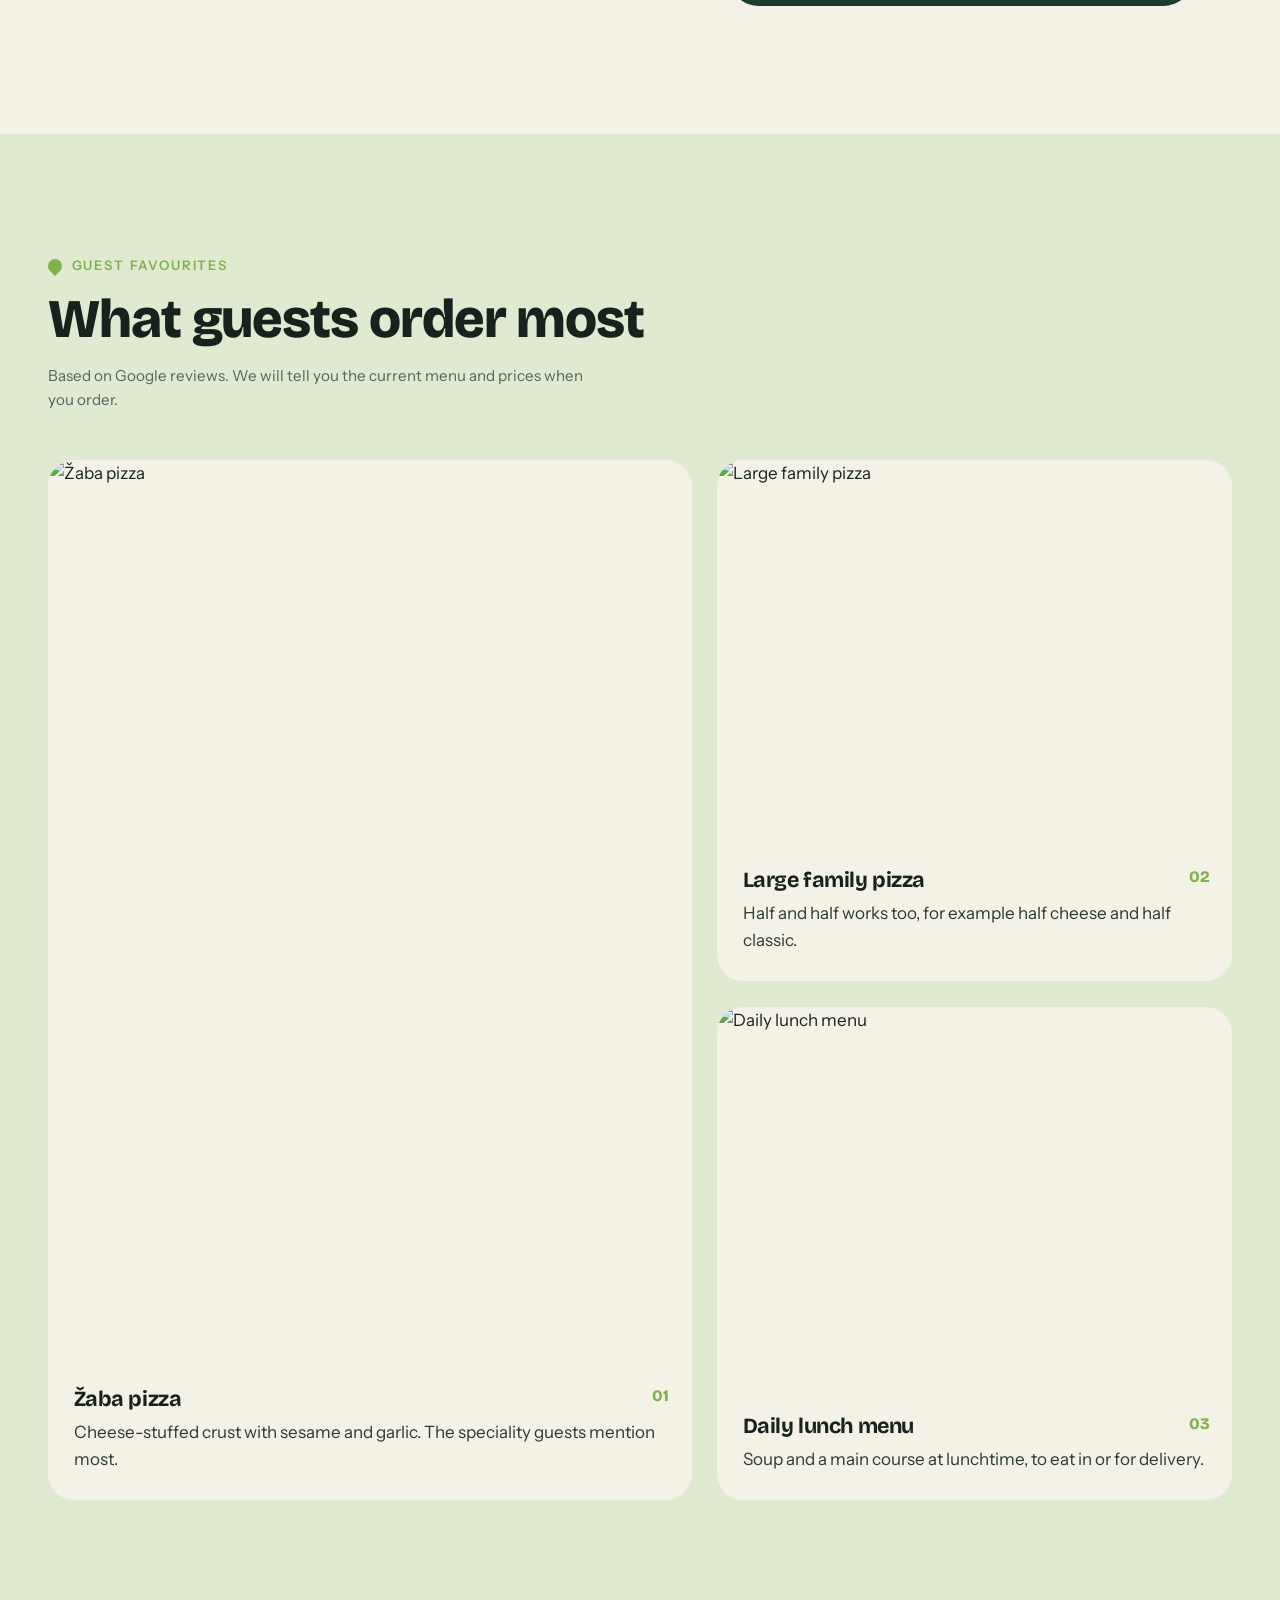
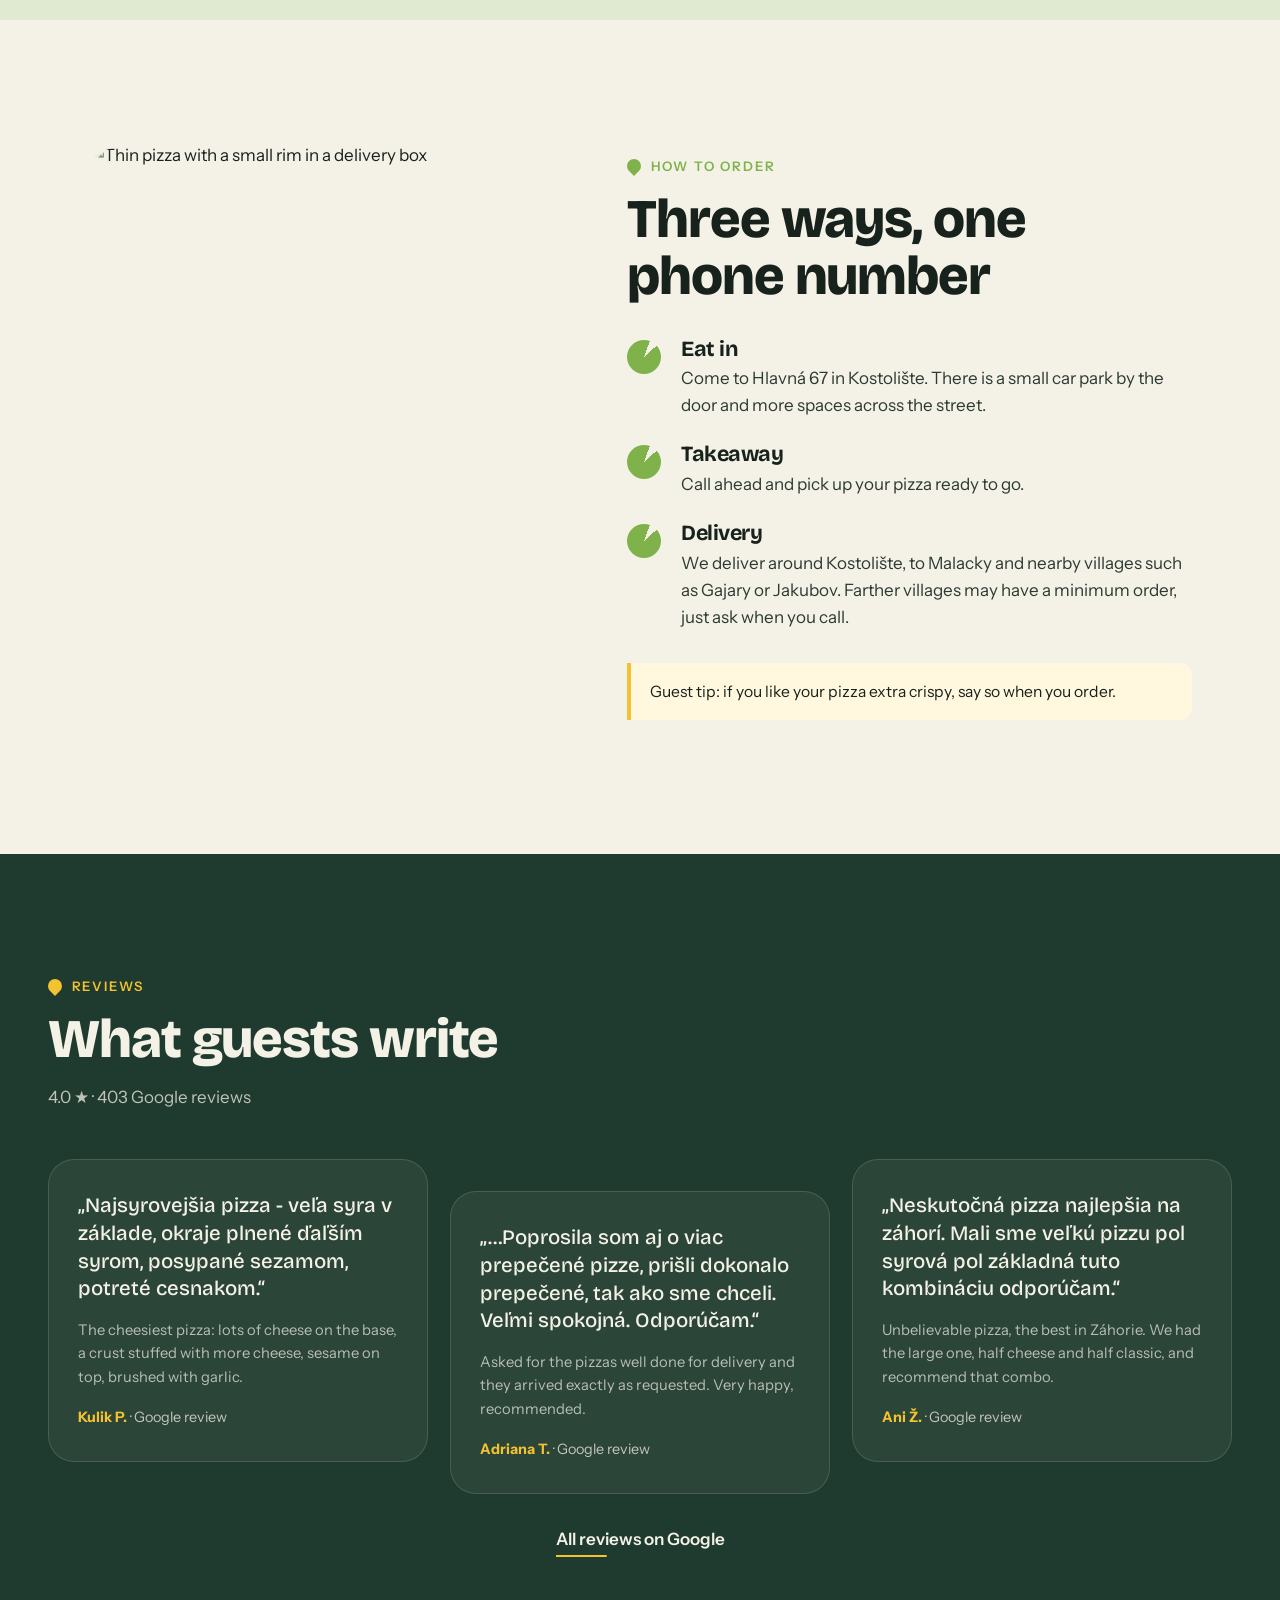
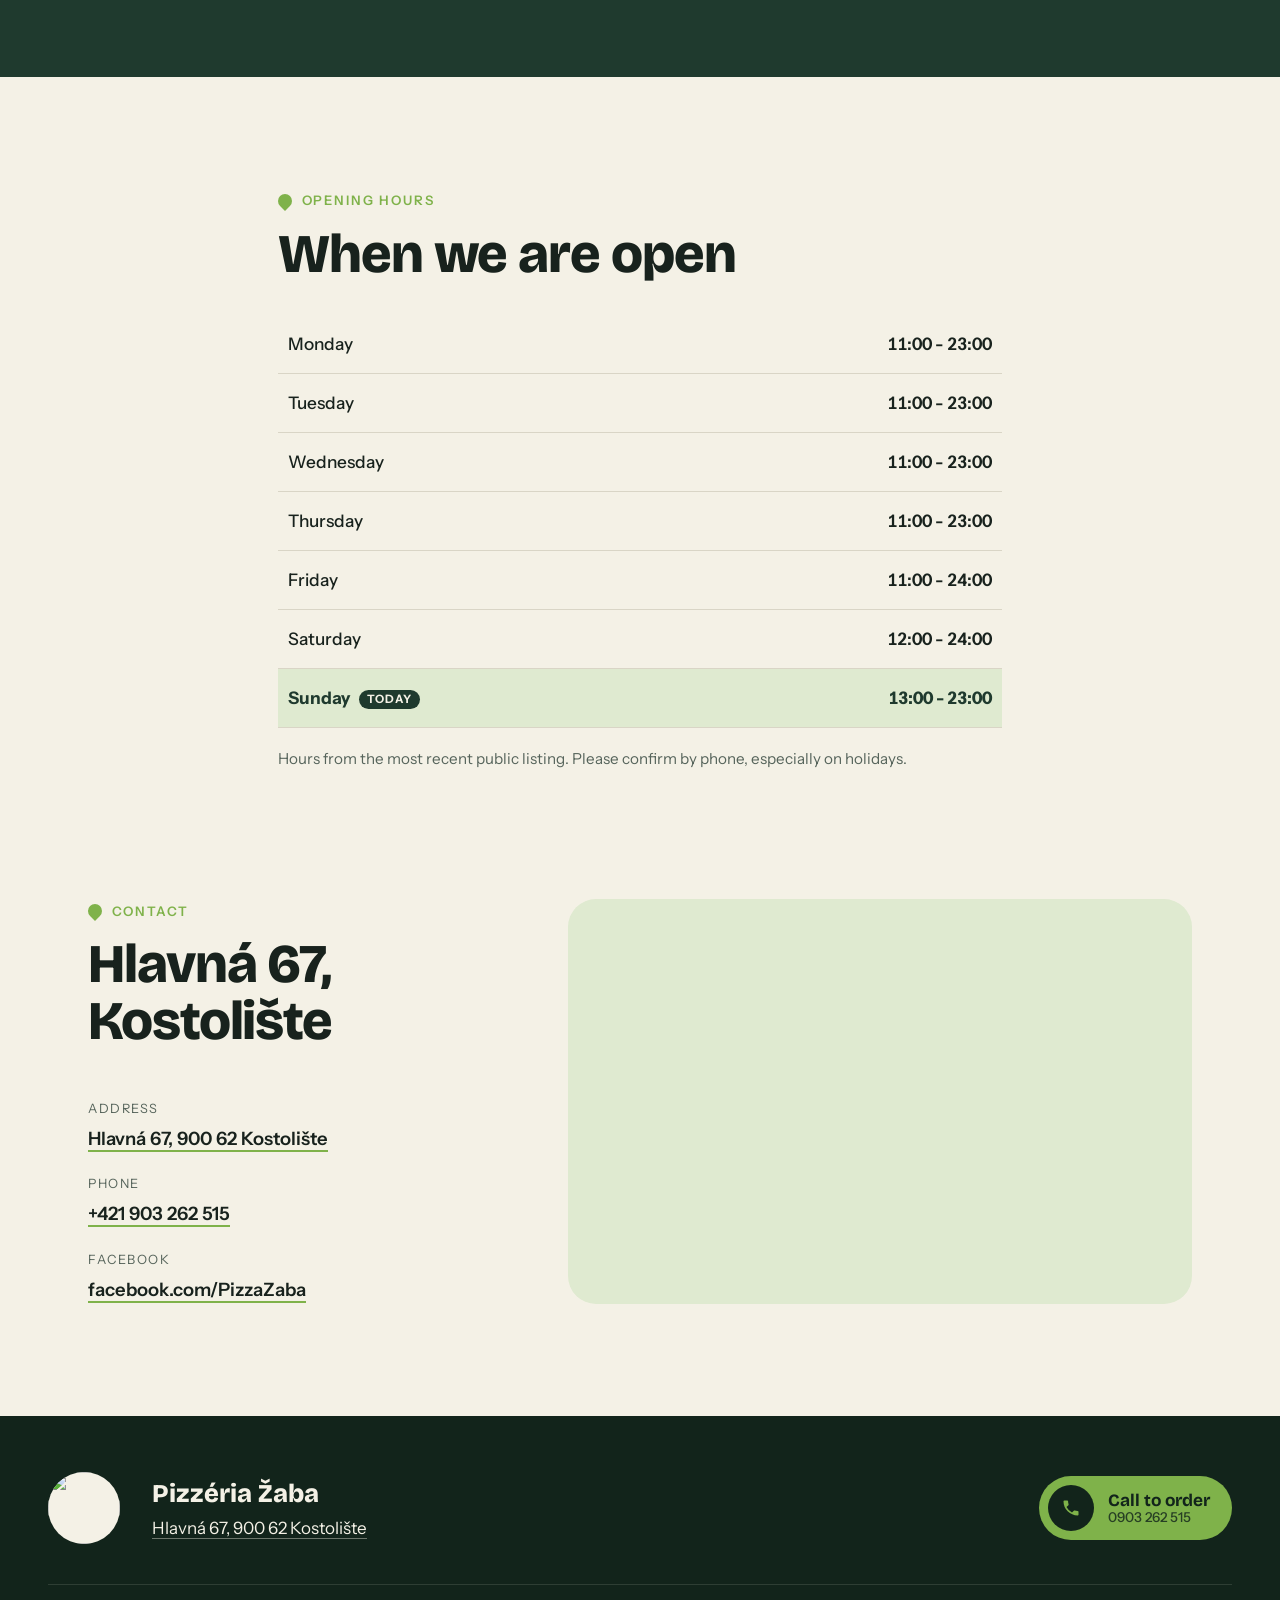
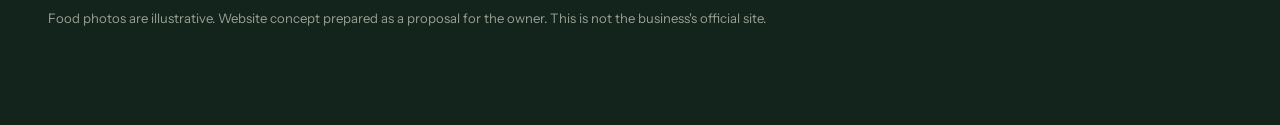
==== commit 4c2dbd8f: "Fix address to Hlavná 67, new delivery and lunch photos, remove forest band Co-Authored-By: Claude O" ====
--- a/en/index.html
+++ b/en/index.html
@@ -27,7 +27,7 @@
 <link rel="stylesheet" href="https://fonts.googleapis.com/css2?family=Bricolage+Grotesque:opsz,wght@12..96,500;12..96,700;12..96,800&family=Instrument+Sans:wght@400;500;600&display=swap">
 <link rel="stylesheet" href="../assets/site.css">
 <link rel="preload" as="image" href="https://d2ol7oe51mr4n9.cloudfront.net/user_3MTZnFvjkCL177G4s4ZFTQoPxbl/c4f4fc24-3099-4a40-80f9-17d9d544c334.webp">
-<script type="application/ld+json">{"@context": "https://schema.org", "@type": "Restaurant", "name": "Pizzéria Žaba", "servesCuisine": ["Pizza"], "telephone": "+421 903 262 515", "image": "https://d2ol7oe51mr4n9.cloudfront.net/user_3MTZnFvjkCL177G4s4ZFTQoPxbl/92a9ab93-fe27-45d0-83d5-f88aacd85fcf.jpg", "address": {"@type": "PostalAddress", "streetAddress": "Hlavná 42", "postalCode": "90062", "addressLocality": "Kostolište", "addressCountry": "SK"}, "sameAs": ["https://www.facebook.com/PizzaZaba/"], "openingHoursSpecification": [{"@type": "OpeningHoursSpecification", "dayOfWeek": "Monday", "opens": "11:00", "closes": "23:00"}, {"@type": "OpeningHoursSpecification", "dayOfWeek": "Tuesday", "opens": "11:00", "closes": "23:00"}, {"@type": "OpeningHoursSpecification", "dayOfWeek": "Wednesday", "opens": "11:00", "closes": "23:00"}, {"@type": "OpeningHoursSpecification", "dayOfWeek": "Thursday", "opens": "11:00", "closes": "23:00"}, {"@type": "OpeningHoursSpecification", "dayOfWeek": "Friday", "opens": "11:00", "closes": "23:59"}, {"@type": "OpeningHoursSpecification", "dayOfWeek": "Saturday", "opens": "12:00", "closes": "23:59"}, {"@type": "OpeningHoursSpecification", "dayOfWeek": "Sunday", "opens": "13:00", "closes": "23:00"}]}</script>
+<script type="application/ld+json">{"@context": "https://schema.org", "@type": "Restaurant", "name": "Pizzéria Žaba", "servesCuisine": ["Pizza"], "telephone": "+421 903 262 515", "image": "https://d2ol7oe51mr4n9.cloudfront.net/user_3MTZnFvjkCL177G4s4ZFTQoPxbl/92a9ab93-fe27-45d0-83d5-f88aacd85fcf.jpg", "address": {"@type": "PostalAddress", "streetAddress": "Hlavná 67", "postalCode": "90062", "addressLocality": "Kostolište", "addressCountry": "SK"}, "sameAs": ["https://www.facebook.com/PizzaZaba/"], "openingHoursSpecification": [{"@type": "OpeningHoursSpecification", "dayOfWeek": "Monday", "opens": "11:00", "closes": "23:00"}, {"@type": "OpeningHoursSpecification", "dayOfWeek": "Tuesday", "opens": "11:00", "closes": "23:00"}, {"@type": "OpeningHoursSpecification", "dayOfWeek": "Wednesday", "opens": "11:00", "closes": "23:00"}, {"@type": "OpeningHoursSpecification", "dayOfWeek": "Thursday", "opens": "11:00", "closes": "23:00"}, {"@type": "OpeningHoursSpecification", "dayOfWeek": "Friday", "opens": "11:00", "closes": "23:59"}, {"@type": "OpeningHoursSpecification", "dayOfWeek": "Saturday", "opens": "12:00", "closes": "23:59"}, {"@type": "OpeningHoursSpecification", "dayOfWeek": "Sunday", "opens": "13:00", "closes": "23:00"}]}</script>
 
 </head>
 <body>
@@ -52,8 +52,8 @@
       <p class="zb-hero__eyebrow zb-rise" style="animation-delay:60ms">Kostolište · Záhorie, Slovakia</p>
       <h1 class="zb-hero__title"><span class="zb-rise" style="animation-delay:160ms">Cheese-stuffed crust.</span><span class="zb-rise" style="animation-delay:300ms">Sesame. Garlic.</span></h1>
       <p class="zb-hero__lead zb-rise" style="animation-delay:480ms">The Žaba pizza guests have described the same way for years. Eat in, take away or get it delivered.</p>
-      <div class="zb-hero__ctas zb-rise" style="animation-delay:600ms"><a class="zb-call" href="tel:+421903262515"><span class="zb-call__icon"><svg viewBox="0 0 24 24" width="20" height="20" aria-hidden="true"><path fill="currentColor" d="M6.6 10.8a15.1 15.1 0 0 0 6.6 6.6l2.2-2.2c.3-.3.7-.4 1-.2 1.1.4 2.3.6 3.6.6.6 0 1 .4 1 1V20c0 .6-.4 1-1 1A17 17 0 0 1 3 4c0-.6.4-1 1-1h3.5c.6 0 1 .4 1 1 0 1.3.2 2.5.6 3.6.1.3 0 .7-.2 1z"/></svg></span><span class="zb-call__text"><span class="zb-call__label">Call to order</span><span class="zb-call__num">0903 262 515</span></span></a><a class="zb-navcta" href="https://www.google.com/maps/search/?api=1&query=Pizz%C3%A9ria%20%C5%BDaba%2C%20Hlavn%C3%A1%2042%2C%20900%2062%20Kostoli%C5%A1te" target="_blank" rel="noopener"><span>Directions</span><svg viewBox="0 0 24 24" width="18" height="18" aria-hidden="true"><path fill="none" stroke="currentColor" stroke-width="2" d="M5 12h13M13 6l6 6-6 6"/></svg></a></div>
-      <a class="zb-rating zb-rise" style="animation-delay:720ms" href="https://www.google.com/maps/search/?api=1&query=Pizz%C3%A9ria%20%C5%BDaba%2C%20Hlavn%C3%A1%2042%2C%20900%2062%20Kostoli%C5%A1te" target="_blank" rel="noopener">4.0 ★ · 403 Google reviews</a>
+      <div class="zb-hero__ctas zb-rise" style="animation-delay:600ms"><a class="zb-call" href="tel:+421903262515"><span class="zb-call__icon"><svg viewBox="0 0 24 24" width="20" height="20" aria-hidden="true"><path fill="currentColor" d="M6.6 10.8a15.1 15.1 0 0 0 6.6 6.6l2.2-2.2c.3-.3.7-.4 1-.2 1.1.4 2.3.6 3.6.6.6 0 1 .4 1 1V20c0 .6-.4 1-1 1A17 17 0 0 1 3 4c0-.6.4-1 1-1h3.5c.6 0 1 .4 1 1 0 1.3.2 2.5.6 3.6.1.3 0 .7-.2 1z"/></svg></span><span class="zb-call__text"><span class="zb-call__label">Call to order</span><span class="zb-call__num">0903 262 515</span></span></a><a class="zb-navcta" href="https://www.google.com/maps/search/?api=1&query=Pizz%C3%A9ria%20%C5%BDaba%2C%20Hlavn%C3%A1%2067%2C%20900%2062%20Kostoli%C5%A1te" target="_blank" rel="noopener"><span>Directions</span><svg viewBox="0 0 24 24" width="18" height="18" aria-hidden="true"><path fill="none" stroke="currentColor" stroke-width="2" d="M5 12h13M13 6l6 6-6 6"/></svg></a></div>
+      <a class="zb-rating zb-rise" style="animation-delay:720ms" href="https://www.google.com/maps/search/?api=1&query=Pizz%C3%A9ria%20%C5%BDaba%2C%20Hlavn%C3%A1%2067%2C%20900%2062%20Kostoli%C5%A1te" target="_blank" rel="noopener">4.0 ★ · 403 Google reviews</a>
     </div>
   </section>
   <section id="o-nas" class="zb-about">
@@ -62,33 +62,32 @@
   </section>
   <section id="ponuka" class="zb-menu">
     <div class="zb-section-head"><p class="zb-kicker">Guest favourites</p><h2>What guests order most</h2><p class="zb-muted">Based on Google reviews. We will tell you the current menu and prices when you order.</p></div>
-    <ol class="zb-dishes"><li class="zb-dish zb-dish--0"><div class="zb-dish__img"><img src="https://d2ol7oe51mr4n9.cloudfront.net/user_3MTZnFvjkCL177G4s4ZFTQoPxbl/c4f4fc24-3099-4a40-80f9-17d9d544c334.webp" alt="Žaba pizza" loading="lazy"></div><div class="zb-dish__body"><span class="zb-dish__num">01</span><h3>Žaba pizza</h3><p>Cheese-stuffed crust with sesame and garlic. The speciality guests mention most.</p></div></li><li class="zb-dish zb-dish--1"><div class="zb-dish__img"><img src="https://d2ol7oe51mr4n9.cloudfront.net/user_3MTZnFvjkCL177G4s4ZFTQoPxbl/836941b7-be4a-4827-b791-629952f23568.webp" alt="Large family pizza" loading="lazy"></div><div class="zb-dish__body"><span class="zb-dish__num">02</span><h3>Large family pizza</h3><p>Half and half works too, for example half cheese and half classic.</p></div></li><li class="zb-dish zb-dish--2"><div class="zb-dish__img"><img src="https://d2ol7oe51mr4n9.cloudfront.net/user_3MTZnFvjkCL177G4s4ZFTQoPxbl/99ca7ad3-10af-4149-a5fe-316f58c28de3.webp" alt="Daily lunch menu" loading="lazy"></div><div class="zb-dish__body"><span class="zb-dish__num">03</span><h3>Daily lunch menu</h3><p>Soup and a main course at lunchtime, to eat in or for delivery.</p></div></li></ol>
+    <ol class="zb-dishes"><li class="zb-dish zb-dish--0"><div class="zb-dish__img"><img src="https://d2ol7oe51mr4n9.cloudfront.net/user_3MTZnFvjkCL177G4s4ZFTQoPxbl/c4f4fc24-3099-4a40-80f9-17d9d544c334.webp" alt="Žaba pizza" loading="lazy"></div><div class="zb-dish__body"><span class="zb-dish__num">01</span><h3>Žaba pizza</h3><p>Cheese-stuffed crust with sesame and garlic. The speciality guests mention most.</p></div></li><li class="zb-dish zb-dish--1"><div class="zb-dish__img"><img src="https://d2ol7oe51mr4n9.cloudfront.net/user_3MTZnFvjkCL177G4s4ZFTQoPxbl/836941b7-be4a-4827-b791-629952f23568.webp" alt="Large family pizza" loading="lazy"></div><div class="zb-dish__body"><span class="zb-dish__num">02</span><h3>Large family pizza</h3><p>Half and half works too, for example half cheese and half classic.</p></div></li><li class="zb-dish zb-dish--2"><div class="zb-dish__img"><img src="https://d2ol7oe51mr4n9.cloudfront.net/user_3MTZnFvjkCL177G4s4ZFTQoPxbl/f615e80e-e911-4db0-87bb-e343225c2c3c.webp" alt="Daily lunch menu" loading="lazy"></div><div class="zb-dish__body"><span class="zb-dish__num">03</span><h3>Daily lunch menu</h3><p>Soup and a main course at lunchtime, to eat in or for delivery.</p></div></li></ol>
   </section>
   <section id="objednavka" class="zb-order">
-    <div class="zb-order__img" data-parallax><img src="https://d2ol7oe51mr4n9.cloudfront.net/user_3MTZnFvjkCL177G4s4ZFTQoPxbl/1f9b8a56-cf92-41e2-8175-d941519987a9.webp" alt="Pizza delivered home in a box" loading="lazy" data-depth="-0.05"></div>
-    <div class="zb-order__body"><p class="zb-kicker">How to order</p><h2>Three ways, one phone number</h2><ul class="zb-steps"><li><span class="zb-pad" aria-hidden="true"></span><div><h3>Eat in</h3><p>Come to Hlavná 42 in Kostolište. There is a small car park by the door and more spaces across the street.</p></div></li><li><span class="zb-pad" aria-hidden="true"></span><div><h3>Takeaway</h3><p>Call ahead and pick up your pizza ready to go.</p></div></li><li><span class="zb-pad" aria-hidden="true"></span><div><h3>Delivery</h3><p>We deliver around Kostolište, to Malacky and nearby villages such as Gajary or Jakubov. Farther villages may have a minimum order, just ask when you call.</p></div></li></ul><p class="zb-tip">Guest tip: if you like your pizza extra crispy, say so when you order.</p></div>
+    <div class="zb-order__img" data-parallax><img src="https://d2ol7oe51mr4n9.cloudfront.net/user_3MTZnFvjkCL177G4s4ZFTQoPxbl/1dc47b1b-2bfb-42c4-9e3f-b0050ae50679.webp" alt="Thin pizza with a small rim in a delivery box" loading="lazy" data-depth="-0.05"></div>
+    <div class="zb-order__body"><p class="zb-kicker">How to order</p><h2>Three ways, one phone number</h2><ul class="zb-steps"><li><span class="zb-pad" aria-hidden="true"></span><div><h3>Eat in</h3><p>Come to Hlavná 67 in Kostolište. There is a small car park by the door and more spaces across the street.</p></div></li><li><span class="zb-pad" aria-hidden="true"></span><div><h3>Takeaway</h3><p>Call ahead and pick up your pizza ready to go.</p></div></li><li><span class="zb-pad" aria-hidden="true"></span><div><h3>Delivery</h3><p>We deliver around Kostolište, to Malacky and nearby villages such as Gajary or Jakubov. Farther villages may have a minimum order, just ask when you call.</p></div></li></ul><p class="zb-tip">Guest tip: if you like your pizza extra crispy, say so when you order.</p></div>
   </section>
   <section id="recenzie" class="zb-reviews">
     <div class="zb-section-head zb-section-head--light"><p class="zb-kicker">Reviews</p><h2>What guests write</h2><p class="zb-reviews__score">4.0 ★ · 403 Google reviews</p></div>
     <div class="zb-quotes"><figure class="zb-quote"><blockquote lang="sk">„Najsyrovejšia pizza - veľa syra v základe, okraje plnené ďaľším syrom, posypané sezamom, potreté cesnakom.“</blockquote><p class="zb-quote__gist">The cheesiest pizza: lots of cheese on the base, a crust stuffed with more cheese, sesame on top, brushed with garlic.</p><figcaption><strong>Kulik P.</strong> · Google review</figcaption></figure><figure class="zb-quote"><blockquote lang="sk">„…Poprosila som aj o viac prepečené pizze, prišli dokonalo prepečené, tak ako sme chceli. Veľmi spokojná. Odporúčam.“</blockquote><p class="zb-quote__gist">Asked for the pizzas well done for delivery and they arrived exactly as requested. Very happy, recommended.</p><figcaption><strong>Adriana T.</strong> · Google review</figcaption></figure><figure class="zb-quote"><blockquote lang="sk">„Neskutočná pizza najlepšia na záhorí. Mali sme veľkú pizzu pol syrová pol základná tuto kombináciu odporúčam.“</blockquote><p class="zb-quote__gist">Unbelievable pizza, the best in Záhorie. We had the large one, half cheese and half classic, and recommend that combo.</p><figcaption><strong>Ani Ž.</strong> · Google review</figcaption></figure></div>
-    <a class="zb-allreviews" href="https://www.google.com/maps/search/?api=1&query=Pizz%C3%A9ria%20%C5%BDaba%2C%20Hlavn%C3%A1%2042%2C%20900%2062%20Kostoli%C5%A1te" target="_blank" rel="noopener">All reviews on Google</a>
+    <a class="zb-allreviews" href="https://www.google.com/maps/search/?api=1&query=Pizz%C3%A9ria%20%C5%BDaba%2C%20Hlavn%C3%A1%2067%2C%20900%2062%20Kostoli%C5%A1te" target="_blank" rel="noopener">All reviews on Google</a>
   </section>
-  <section class="zb-band" data-parallax aria-hidden="true"><img src="https://d2ol7oe51mr4n9.cloudfront.net/user_3MTZnFvjkCL177G4s4ZFTQoPxbl/420f8499-103b-4bc7-9128-c398f843728f.webp" alt="" loading="lazy" data-depth="0.12"></section>
   <section id="hodiny" class="zb-hours">
     <div class="zb-section-head"><p class="zb-kicker">Opening hours</p><h2>When we are open</h2></div>
     <table class="zb-table" data-today="today"><tbody><tr data-day="0"><th scope="row">Monday</th><td>11:00 - 23:00</td></tr><tr data-day="1"><th scope="row">Tuesday</th><td>11:00 - 23:00</td></tr><tr data-day="2"><th scope="row">Wednesday</th><td>11:00 - 23:00</td></tr><tr data-day="3"><th scope="row">Thursday</th><td>11:00 - 23:00</td></tr><tr data-day="4"><th scope="row">Friday</th><td>11:00 - 24:00</td></tr><tr data-day="5"><th scope="row">Saturday</th><td>12:00 - 24:00</td></tr><tr data-day="6"><th scope="row">Sunday</th><td>13:00 - 23:00</td></tr></tbody></table>
     <p class="zb-muted">Hours from the most recent public listing. Please confirm by phone, especially on holidays.</p>
   </section>
   <section id="kontakt" class="zb-visit">
-    <div class="zb-visit__info"><p class="zb-kicker">Contact</p><h2>Hlavná 42, Kostolište</h2>
-      <dl><dt>Address</dt><dd><a href="https://www.google.com/maps/search/?api=1&query=Pizz%C3%A9ria%20%C5%BDaba%2C%20Hlavn%C3%A1%2042%2C%20900%2062%20Kostoli%C5%A1te" target="_blank" rel="noopener">Hlavná 42, 900 62 Kostolište</a></dd>
+    <div class="zb-visit__info"><p class="zb-kicker">Contact</p><h2>Hlavná 67, Kostolište</h2>
+      <dl><dt>Address</dt><dd><a href="https://www.google.com/maps/search/?api=1&query=Pizz%C3%A9ria%20%C5%BDaba%2C%20Hlavn%C3%A1%2067%2C%20900%2062%20Kostoli%C5%A1te" target="_blank" rel="noopener">Hlavná 67, 900 62 Kostolište</a></dd>
       <dt>Phone</dt><dd><a href="tel:+421903262515">+421 903 262 515</a></dd>
       <dt>Facebook</dt><dd><a href="https://www.facebook.com/PizzaZaba/" target="_blank" rel="noopener">facebook.com/PizzaZaba</a></dd></dl></div>
-    <div class="zb-visit__map"><iframe title="Map: Pizzéria Žaba, Kostolište" src="https://www.google.com/maps?q=Pizz%C3%A9ria%20%C5%BDaba%2C%20Hlavn%C3%A1%2042%2C%20Kostoli%C5%A1te&output=embed" loading="lazy" referrerpolicy="no-referrer-when-downgrade"></iframe></div>
+    <div class="zb-visit__map"><iframe title="Map: Pizzéria Žaba, Kostolište" src="https://www.google.com/maps?q=Pizz%C3%A9ria%20%C5%BDaba%2C%20Hlavn%C3%A1%2067%2C%20Kostoli%C5%A1te&output=embed" loading="lazy" referrerpolicy="no-referrer-when-downgrade"></iframe></div>
   </section>
 </main>
 <footer class="zb-footer">
-  <div class="zb-footer__top"><img src="https://d2ol7oe51mr4n9.cloudfront.net/user_3MTZnFvjkCL177G4s4ZFTQoPxbl/73ab9640-a825-4715-b73a-309250561641.png" alt="" width="72" height="72"><div><p class="zb-footer__name">Pizzéria Žaba</p><p><a href="https://www.google.com/maps/search/?api=1&query=Pizz%C3%A9ria%20%C5%BDaba%2C%20Hlavn%C3%A1%2042%2C%20900%2062%20Kostoli%C5%A1te" target="_blank" rel="noopener">Hlavná 42, 900 62 Kostolište</a></p></div><a class="zb-call zb-call--footer" href="tel:+421903262515"><span class="zb-call__icon"><svg viewBox="0 0 24 24" width="20" height="20" aria-hidden="true"><path fill="currentColor" d="M6.6 10.8a15.1 15.1 0 0 0 6.6 6.6l2.2-2.2c.3-.3.7-.4 1-.2 1.1.4 2.3.6 3.6.6.6 0 1 .4 1 1V20c0 .6-.4 1-1 1A17 17 0 0 1 3 4c0-.6.4-1 1-1h3.5c.6 0 1 .4 1 1 0 1.3.2 2.5.6 3.6.1.3 0 .7-.2 1z"/></svg></span><span class="zb-call__text"><span class="zb-call__label">Call to order</span><span class="zb-call__num">0903 262 515</span></span></a></div>
+  <div class="zb-footer__top"><img src="https://d2ol7oe51mr4n9.cloudfront.net/user_3MTZnFvjkCL177G4s4ZFTQoPxbl/73ab9640-a825-4715-b73a-309250561641.png" alt="" width="72" height="72"><div><p class="zb-footer__name">Pizzéria Žaba</p><p><a href="https://www.google.com/maps/search/?api=1&query=Pizz%C3%A9ria%20%C5%BDaba%2C%20Hlavn%C3%A1%2067%2C%20900%2062%20Kostoli%C5%A1te" target="_blank" rel="noopener">Hlavná 67, 900 62 Kostolište</a></p></div><a class="zb-call zb-call--footer" href="tel:+421903262515"><span class="zb-call__icon"><svg viewBox="0 0 24 24" width="20" height="20" aria-hidden="true"><path fill="currentColor" d="M6.6 10.8a15.1 15.1 0 0 0 6.6 6.6l2.2-2.2c.3-.3.7-.4 1-.2 1.1.4 2.3.6 3.6.6.6 0 1 .4 1 1V20c0 .6-.4 1-1 1A17 17 0 0 1 3 4c0-.6.4-1 1-1h3.5c.6 0 1 .4 1 1 0 1.3.2 2.5.6 3.6.1.3 0 .7-.2 1z"/></svg></span><span class="zb-call__text"><span class="zb-call__label">Call to order</span><span class="zb-call__num">0903 262 515</span></span></a></div>
   <p class="zb-footer__small">Food photos are illustrative. Website concept prepared as a proposal for the owner. This is not the business&#x27;s official site.</p>
 </footer>
 <a class="zb-fab" href="tel:+421903262515" aria-label="Call to order: 0903 262 515"><svg viewBox="0 0 24 24" width="20" height="20" aria-hidden="true"><path fill="currentColor" d="M6.6 10.8a15.1 15.1 0 0 0 6.6 6.6l2.2-2.2c.3-.3.7-.4 1-.2 1.1.4 2.3.6 3.6.6.6 0 1 .4 1 1V20c0 .6-.4 1-1 1A17 17 0 0 1 3 4c0-.6.4-1 1-1h3.5c.6 0 1 .4 1 1 0 1.3.2 2.5.6 3.6.1.3 0 .7-.2 1z"/></svg></a>
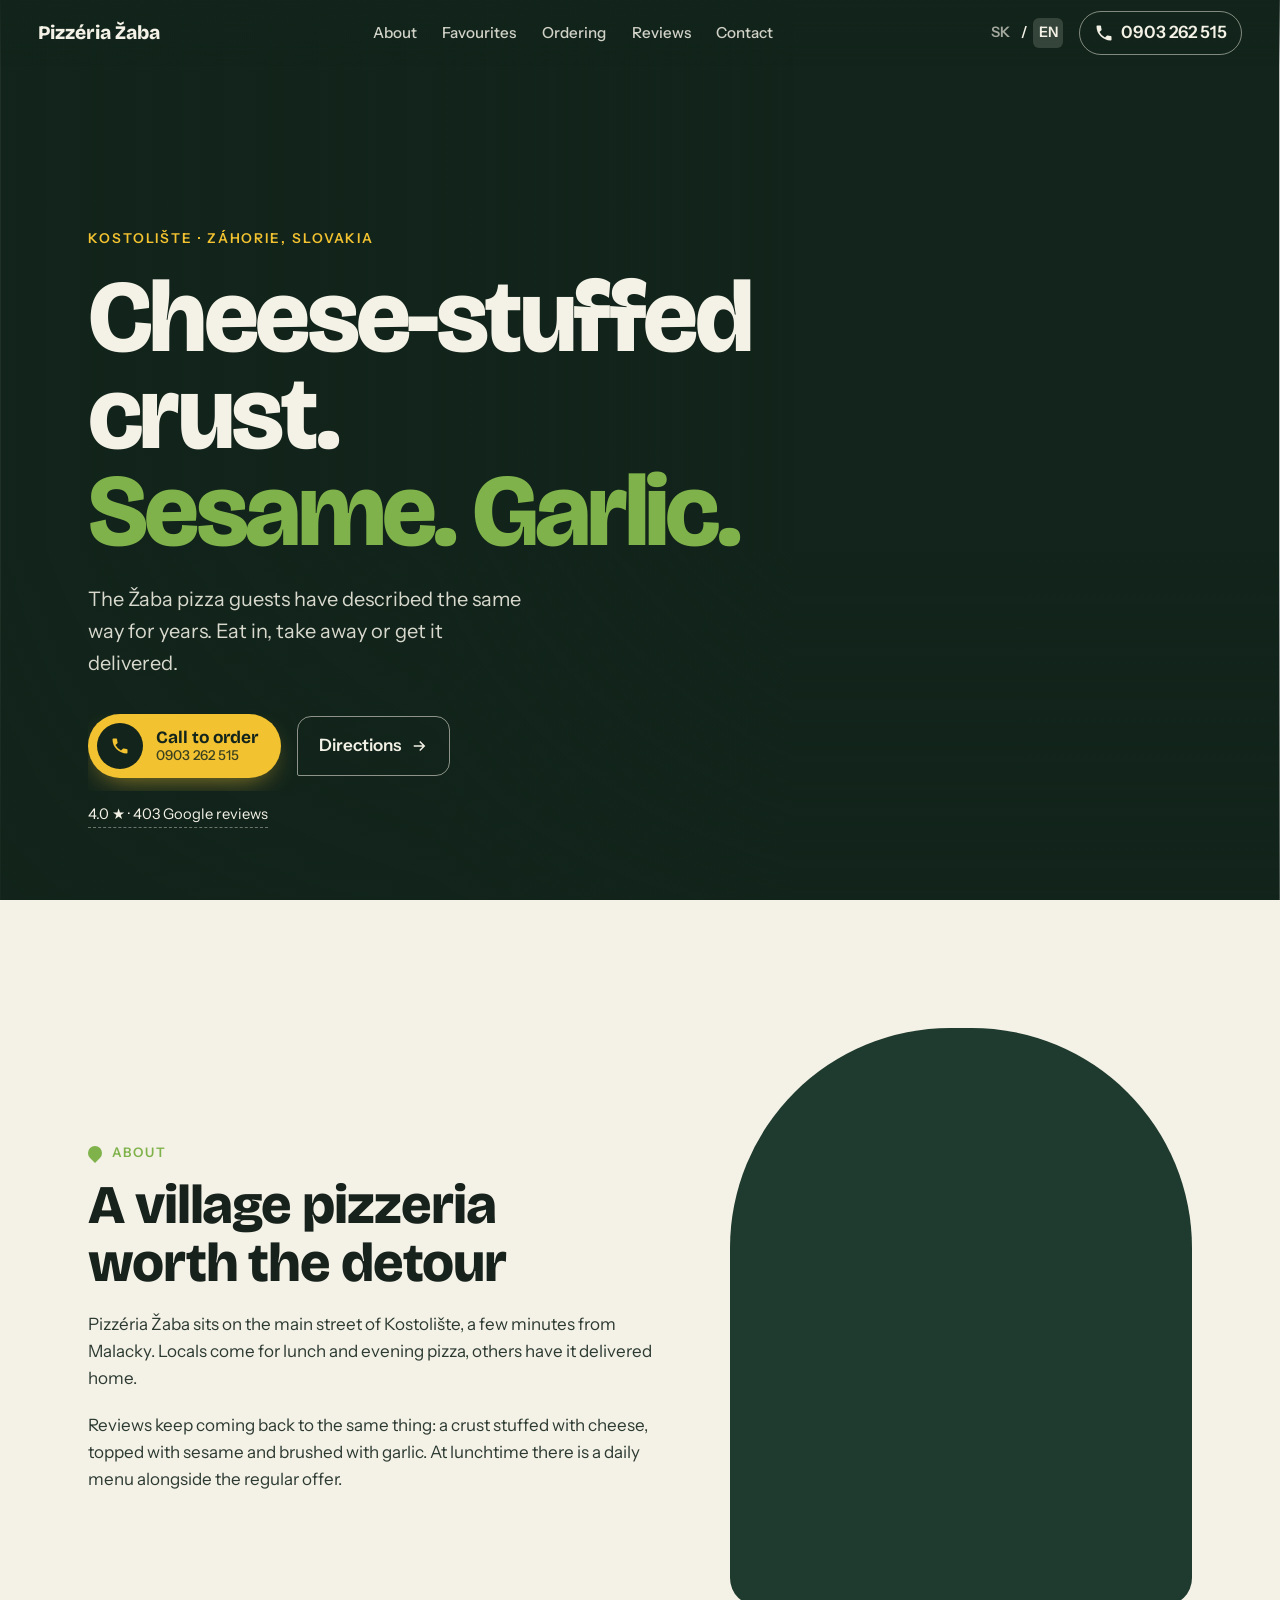
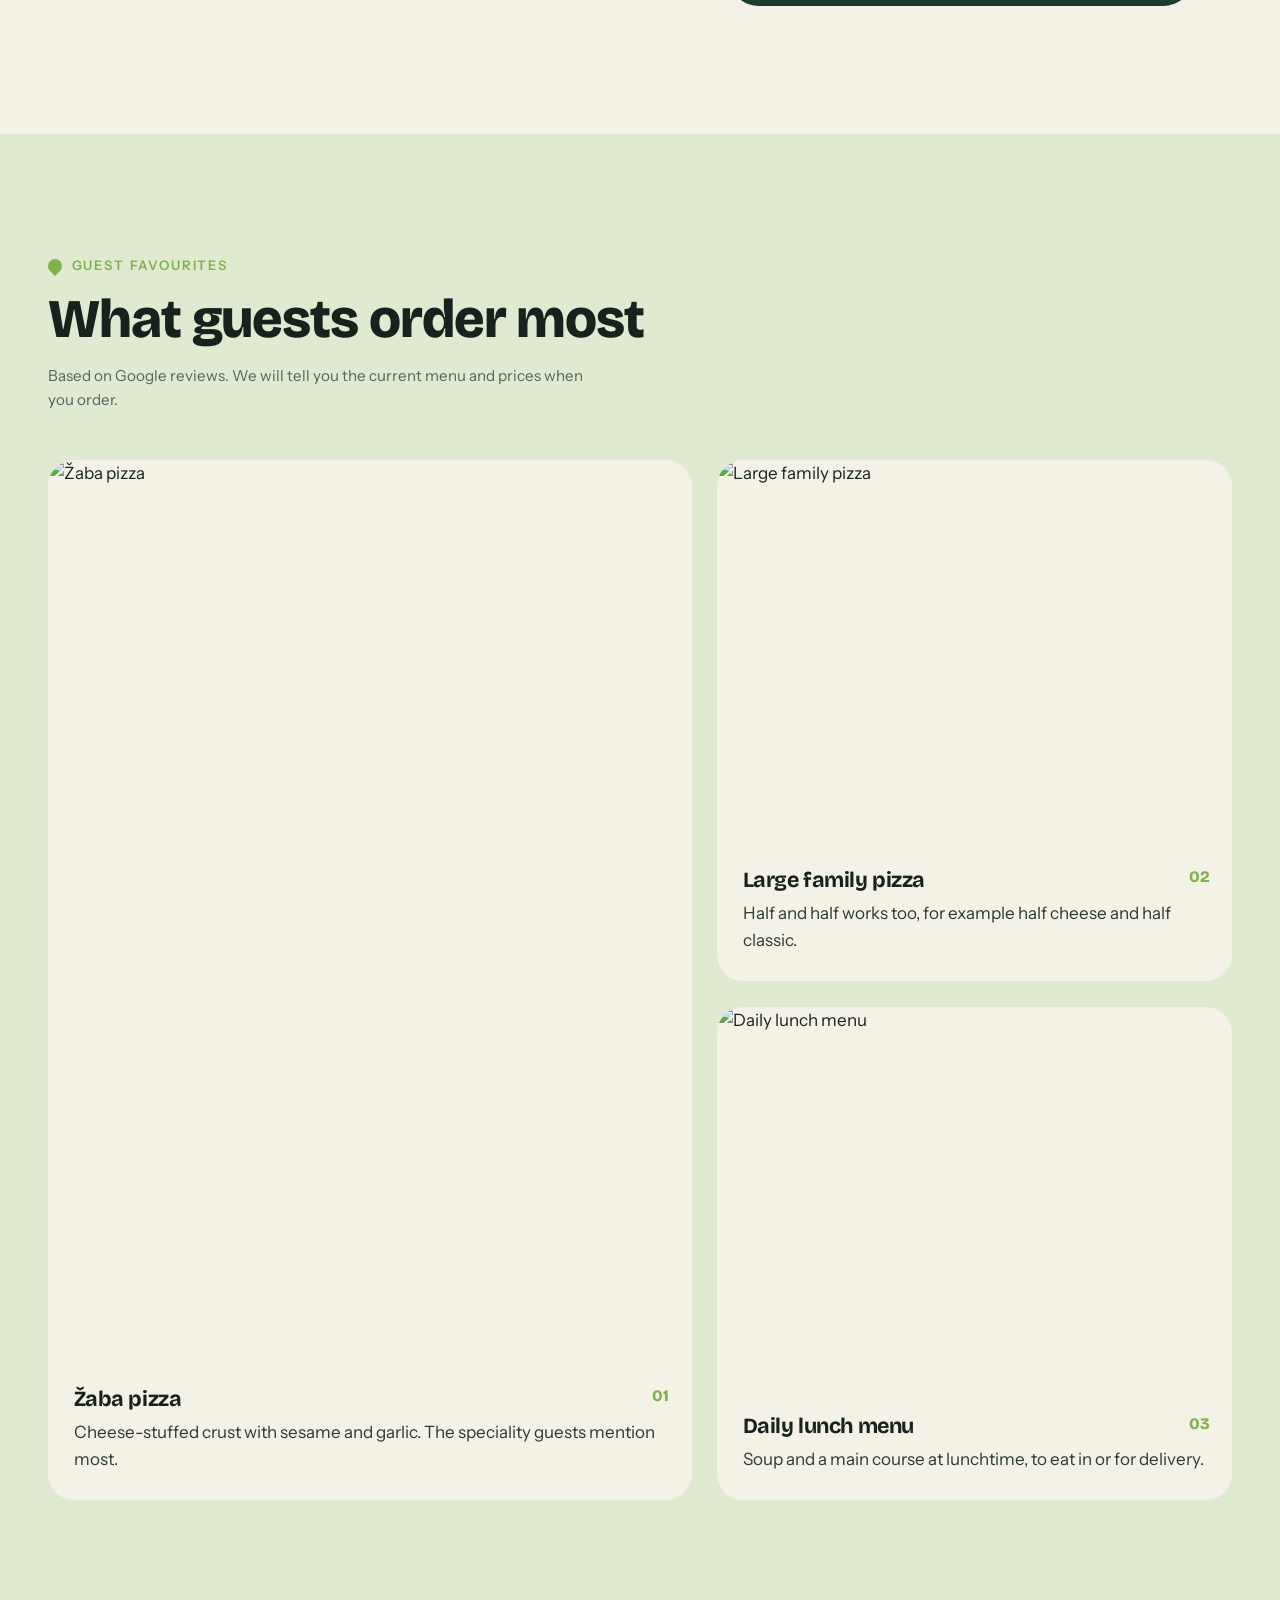
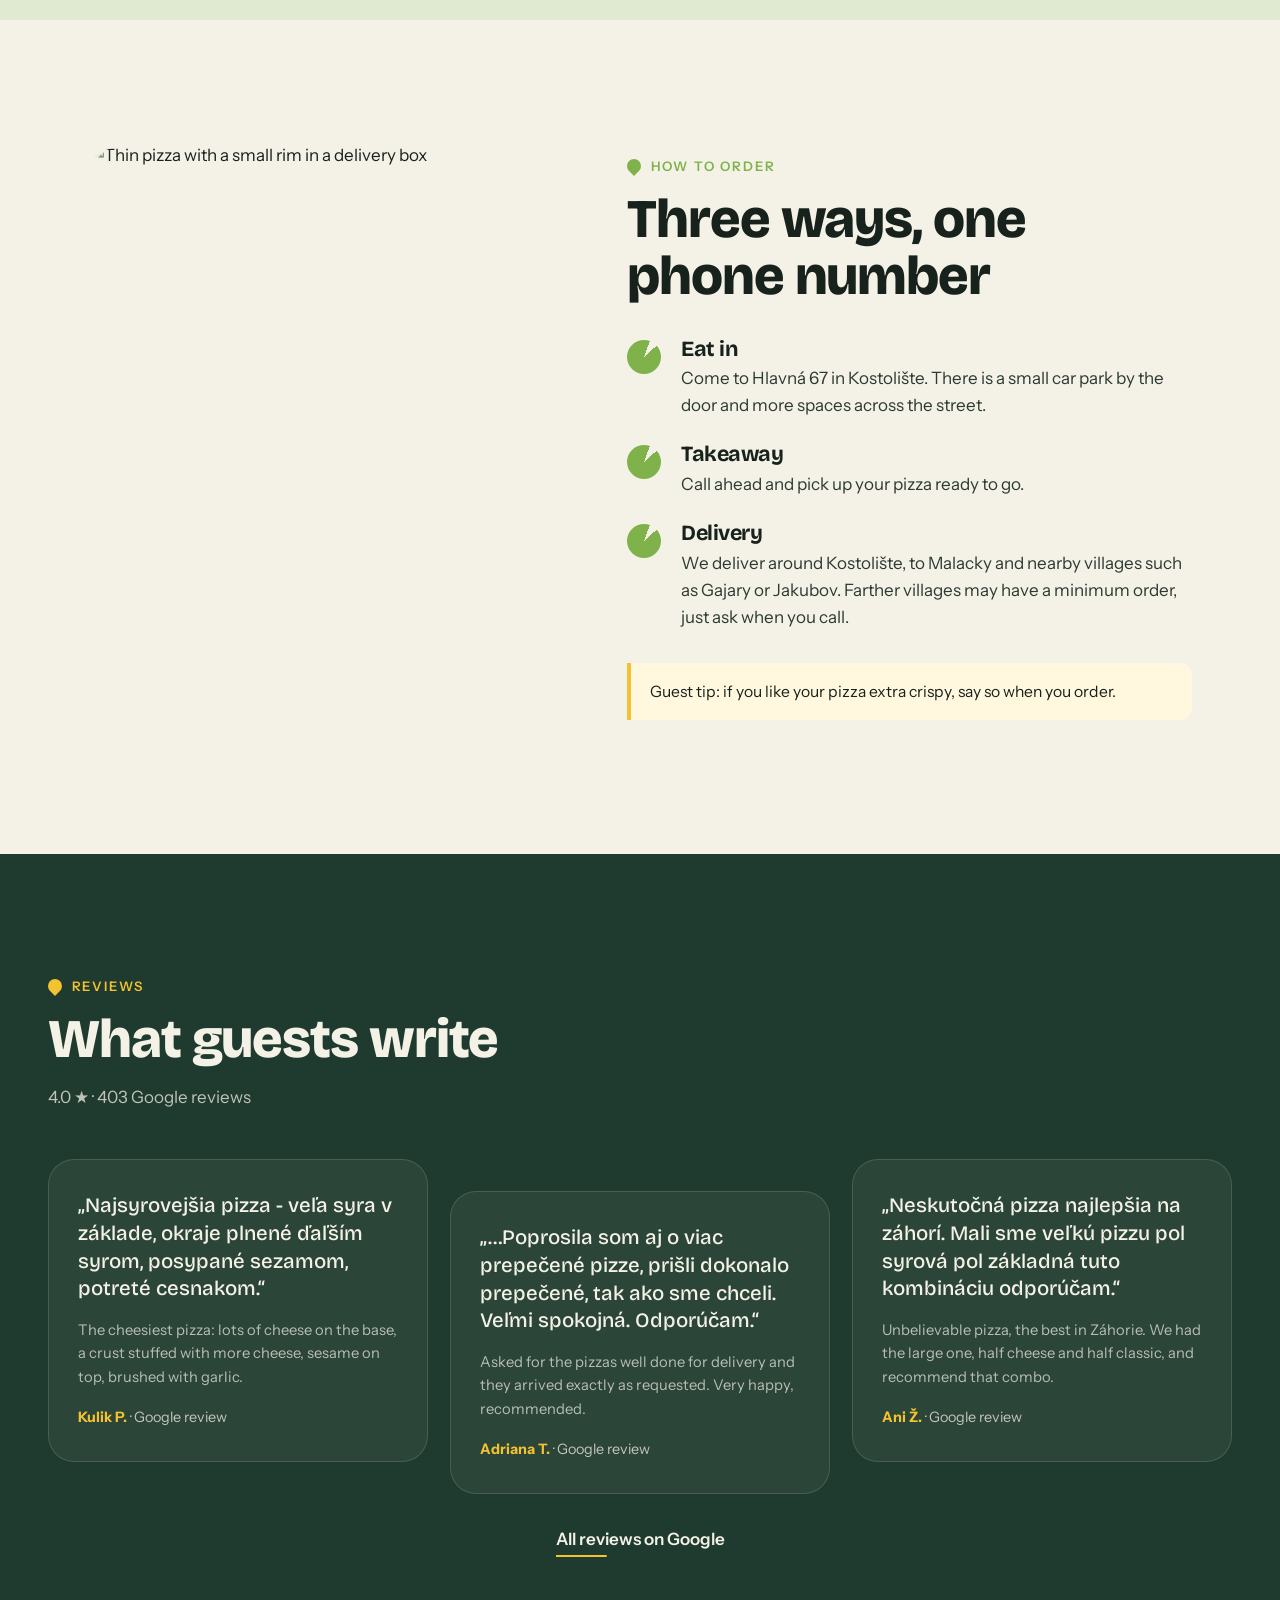
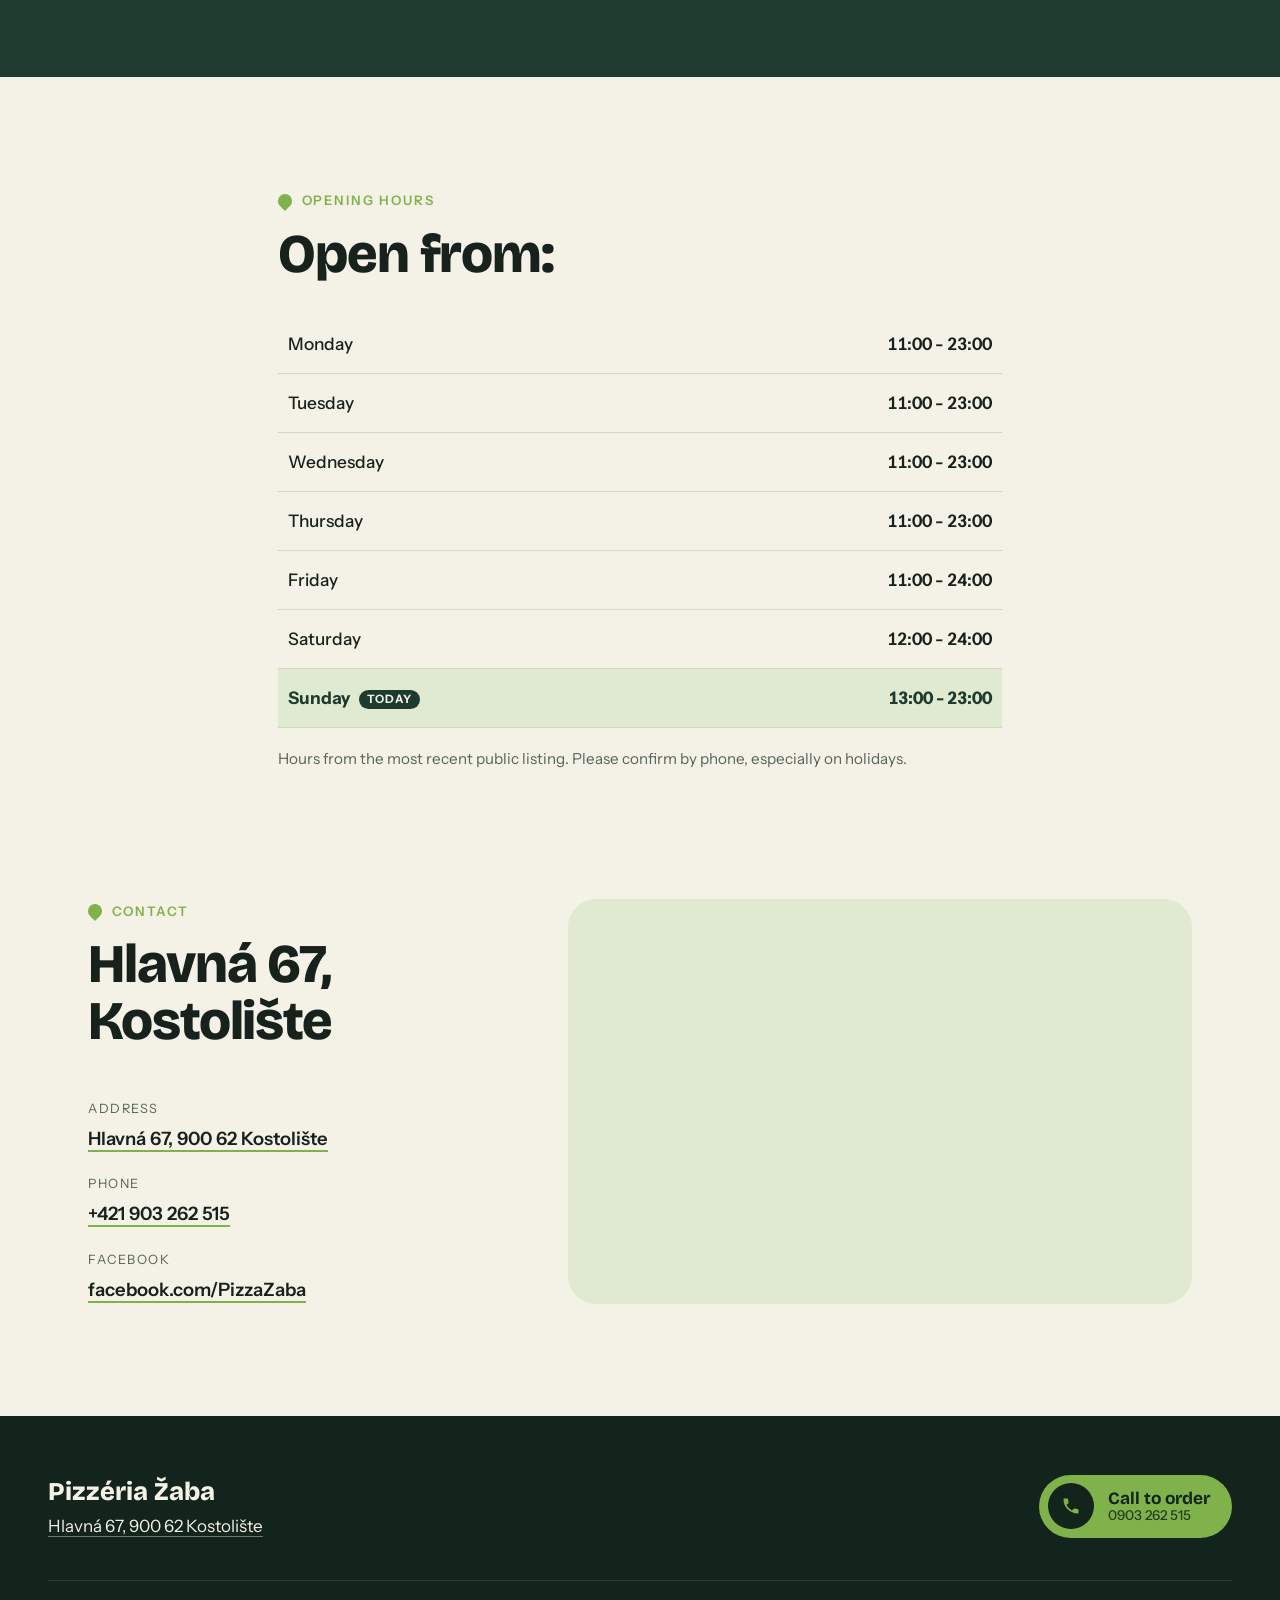
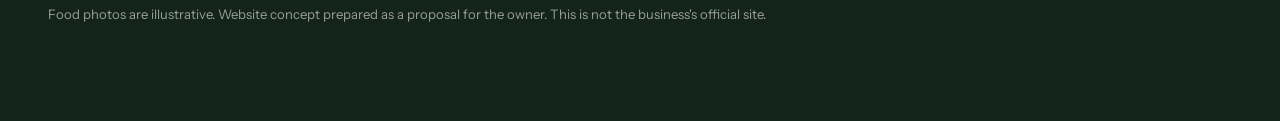
==== commit 8974b8f0: "Lunch photo in the real interior, hours heading, remove frog logo from page Co-Authored-By: Claude O" ====
--- a/en/index.html
+++ b/en/index.html
@@ -34,7 +34,7 @@
 <div class="zb">
 <a class="zb-skip" href="#obsah">Skip to content</a>
 <header class="zb-header">
-  <a class="zb-brand" href="./"><img src="https://d2ol7oe51mr4n9.cloudfront.net/user_3MTZnFvjkCL177G4s4ZFTQoPxbl/73ab9640-a825-4715-b73a-309250561641.png" alt="" width="44" height="44"><span>Pizzéria Žaba</span></a>
+  <a class="zb-brand" href="./"><span>Pizzéria Žaba</span></a>
   <nav class="zb-nav" aria-label="Menu"><a href="#o-nas">About</a><a href="#ponuka">Favourites</a><a href="#objednavka">Ordering</a><a href="#recenzie">Reviews</a><a href="#kontakt">Contact</a></nav>
   <div class="zb-header__right">
     <nav class="zb-lang" aria-label="Language"><a href="../" hreflang="sk" lang="sk">SK</a><span aria-hidden="true">/</span><a href="../en/" hreflang="en" lang="en" aria-current="true">EN</a></nav>
@@ -62,7 +62,7 @@
   </section>
   <section id="ponuka" class="zb-menu">
     <div class="zb-section-head"><p class="zb-kicker">Guest favourites</p><h2>What guests order most</h2><p class="zb-muted">Based on Google reviews. We will tell you the current menu and prices when you order.</p></div>
-    <ol class="zb-dishes"><li class="zb-dish zb-dish--0"><div class="zb-dish__img"><img src="https://d2ol7oe51mr4n9.cloudfront.net/user_3MTZnFvjkCL177G4s4ZFTQoPxbl/c4f4fc24-3099-4a40-80f9-17d9d544c334.webp" alt="Žaba pizza" loading="lazy"></div><div class="zb-dish__body"><span class="zb-dish__num">01</span><h3>Žaba pizza</h3><p>Cheese-stuffed crust with sesame and garlic. The speciality guests mention most.</p></div></li><li class="zb-dish zb-dish--1"><div class="zb-dish__img"><img src="https://d2ol7oe51mr4n9.cloudfront.net/user_3MTZnFvjkCL177G4s4ZFTQoPxbl/836941b7-be4a-4827-b791-629952f23568.webp" alt="Large family pizza" loading="lazy"></div><div class="zb-dish__body"><span class="zb-dish__num">02</span><h3>Large family pizza</h3><p>Half and half works too, for example half cheese and half classic.</p></div></li><li class="zb-dish zb-dish--2"><div class="zb-dish__img"><img src="https://d2ol7oe51mr4n9.cloudfront.net/user_3MTZnFvjkCL177G4s4ZFTQoPxbl/f615e80e-e911-4db0-87bb-e343225c2c3c.webp" alt="Daily lunch menu" loading="lazy"></div><div class="zb-dish__body"><span class="zb-dish__num">03</span><h3>Daily lunch menu</h3><p>Soup and a main course at lunchtime, to eat in or for delivery.</p></div></li></ol>
+    <ol class="zb-dishes"><li class="zb-dish zb-dish--0"><div class="zb-dish__img"><img src="https://d2ol7oe51mr4n9.cloudfront.net/user_3MTZnFvjkCL177G4s4ZFTQoPxbl/c4f4fc24-3099-4a40-80f9-17d9d544c334.webp" alt="Žaba pizza" loading="lazy"></div><div class="zb-dish__body"><span class="zb-dish__num">01</span><h3>Žaba pizza</h3><p>Cheese-stuffed crust with sesame and garlic. The speciality guests mention most.</p></div></li><li class="zb-dish zb-dish--1"><div class="zb-dish__img"><img src="https://d2ol7oe51mr4n9.cloudfront.net/user_3MTZnFvjkCL177G4s4ZFTQoPxbl/836941b7-be4a-4827-b791-629952f23568.webp" alt="Large family pizza" loading="lazy"></div><div class="zb-dish__body"><span class="zb-dish__num">02</span><h3>Large family pizza</h3><p>Half and half works too, for example half cheese and half classic.</p></div></li><li class="zb-dish zb-dish--2"><div class="zb-dish__img"><img src="https://d2ol7oe51mr4n9.cloudfront.net/user_3MTZnFvjkCL177G4s4ZFTQoPxbl/450eb90e-23e8-43f9-9cfb-1058ea4b4fdb.webp" alt="Daily lunch menu" loading="lazy"></div><div class="zb-dish__body"><span class="zb-dish__num">03</span><h3>Daily lunch menu</h3><p>Soup and a main course at lunchtime, to eat in or for delivery.</p></div></li></ol>
   </section>
   <section id="objednavka" class="zb-order">
     <div class="zb-order__img" data-parallax><img src="https://d2ol7oe51mr4n9.cloudfront.net/user_3MTZnFvjkCL177G4s4ZFTQoPxbl/1dc47b1b-2bfb-42c4-9e3f-b0050ae50679.webp" alt="Thin pizza with a small rim in a delivery box" loading="lazy" data-depth="-0.05"></div>
@@ -74,7 +74,7 @@
     <a class="zb-allreviews" href="https://www.google.com/maps/search/?api=1&query=Pizz%C3%A9ria%20%C5%BDaba%2C%20Hlavn%C3%A1%2067%2C%20900%2062%20Kostoli%C5%A1te" target="_blank" rel="noopener">All reviews on Google</a>
   </section>
   <section id="hodiny" class="zb-hours">
-    <div class="zb-section-head"><p class="zb-kicker">Opening hours</p><h2>When we are open</h2></div>
+    <div class="zb-section-head"><p class="zb-kicker">Opening hours</p><h2>Open from:</h2></div>
     <table class="zb-table" data-today="today"><tbody><tr data-day="0"><th scope="row">Monday</th><td>11:00 - 23:00</td></tr><tr data-day="1"><th scope="row">Tuesday</th><td>11:00 - 23:00</td></tr><tr data-day="2"><th scope="row">Wednesday</th><td>11:00 - 23:00</td></tr><tr data-day="3"><th scope="row">Thursday</th><td>11:00 - 23:00</td></tr><tr data-day="4"><th scope="row">Friday</th><td>11:00 - 24:00</td></tr><tr data-day="5"><th scope="row">Saturday</th><td>12:00 - 24:00</td></tr><tr data-day="6"><th scope="row">Sunday</th><td>13:00 - 23:00</td></tr></tbody></table>
     <p class="zb-muted">Hours from the most recent public listing. Please confirm by phone, especially on holidays.</p>
   </section>
@@ -87,7 +87,7 @@
   </section>
 </main>
 <footer class="zb-footer">
-  <div class="zb-footer__top"><img src="https://d2ol7oe51mr4n9.cloudfront.net/user_3MTZnFvjkCL177G4s4ZFTQoPxbl/73ab9640-a825-4715-b73a-309250561641.png" alt="" width="72" height="72"><div><p class="zb-footer__name">Pizzéria Žaba</p><p><a href="https://www.google.com/maps/search/?api=1&query=Pizz%C3%A9ria%20%C5%BDaba%2C%20Hlavn%C3%A1%2067%2C%20900%2062%20Kostoli%C5%A1te" target="_blank" rel="noopener">Hlavná 67, 900 62 Kostolište</a></p></div><a class="zb-call zb-call--footer" href="tel:+421903262515"><span class="zb-call__icon"><svg viewBox="0 0 24 24" width="20" height="20" aria-hidden="true"><path fill="currentColor" d="M6.6 10.8a15.1 15.1 0 0 0 6.6 6.6l2.2-2.2c.3-.3.7-.4 1-.2 1.1.4 2.3.6 3.6.6.6 0 1 .4 1 1V20c0 .6-.4 1-1 1A17 17 0 0 1 3 4c0-.6.4-1 1-1h3.5c.6 0 1 .4 1 1 0 1.3.2 2.5.6 3.6.1.3 0 .7-.2 1z"/></svg></span><span class="zb-call__text"><span class="zb-call__label">Call to order</span><span class="zb-call__num">0903 262 515</span></span></a></div>
+  <div class="zb-footer__top"><div><p class="zb-footer__name">Pizzéria Žaba</p><p><a href="https://www.google.com/maps/search/?api=1&query=Pizz%C3%A9ria%20%C5%BDaba%2C%20Hlavn%C3%A1%2067%2C%20900%2062%20Kostoli%C5%A1te" target="_blank" rel="noopener">Hlavná 67, 900 62 Kostolište</a></p></div><a class="zb-call zb-call--footer" href="tel:+421903262515"><span class="zb-call__icon"><svg viewBox="0 0 24 24" width="20" height="20" aria-hidden="true"><path fill="currentColor" d="M6.6 10.8a15.1 15.1 0 0 0 6.6 6.6l2.2-2.2c.3-.3.7-.4 1-.2 1.1.4 2.3.6 3.6.6.6 0 1 .4 1 1V20c0 .6-.4 1-1 1A17 17 0 0 1 3 4c0-.6.4-1 1-1h3.5c.6 0 1 .4 1 1 0 1.3.2 2.5.6 3.6.1.3 0 .7-.2 1z"/></svg></span><span class="zb-call__text"><span class="zb-call__label">Call to order</span><span class="zb-call__num">0903 262 515</span></span></a></div>
   <p class="zb-footer__small">Food photos are illustrative. Website concept prepared as a proposal for the owner. This is not the business&#x27;s official site.</p>
 </footer>
 <a class="zb-fab" href="tel:+421903262515" aria-label="Call to order: 0903 262 515"><svg viewBox="0 0 24 24" width="20" height="20" aria-hidden="true"><path fill="currentColor" d="M6.6 10.8a15.1 15.1 0 0 0 6.6 6.6l2.2-2.2c.3-.3.7-.4 1-.2 1.1.4 2.3.6 3.6.6.6 0 1 .4 1 1V20c0 .6-.4 1-1 1A17 17 0 0 1 3 4c0-.6.4-1 1-1h3.5c.6 0 1 .4 1 1 0 1.3.2 2.5.6 3.6.1.3 0 .7-.2 1z"/></svg></a>
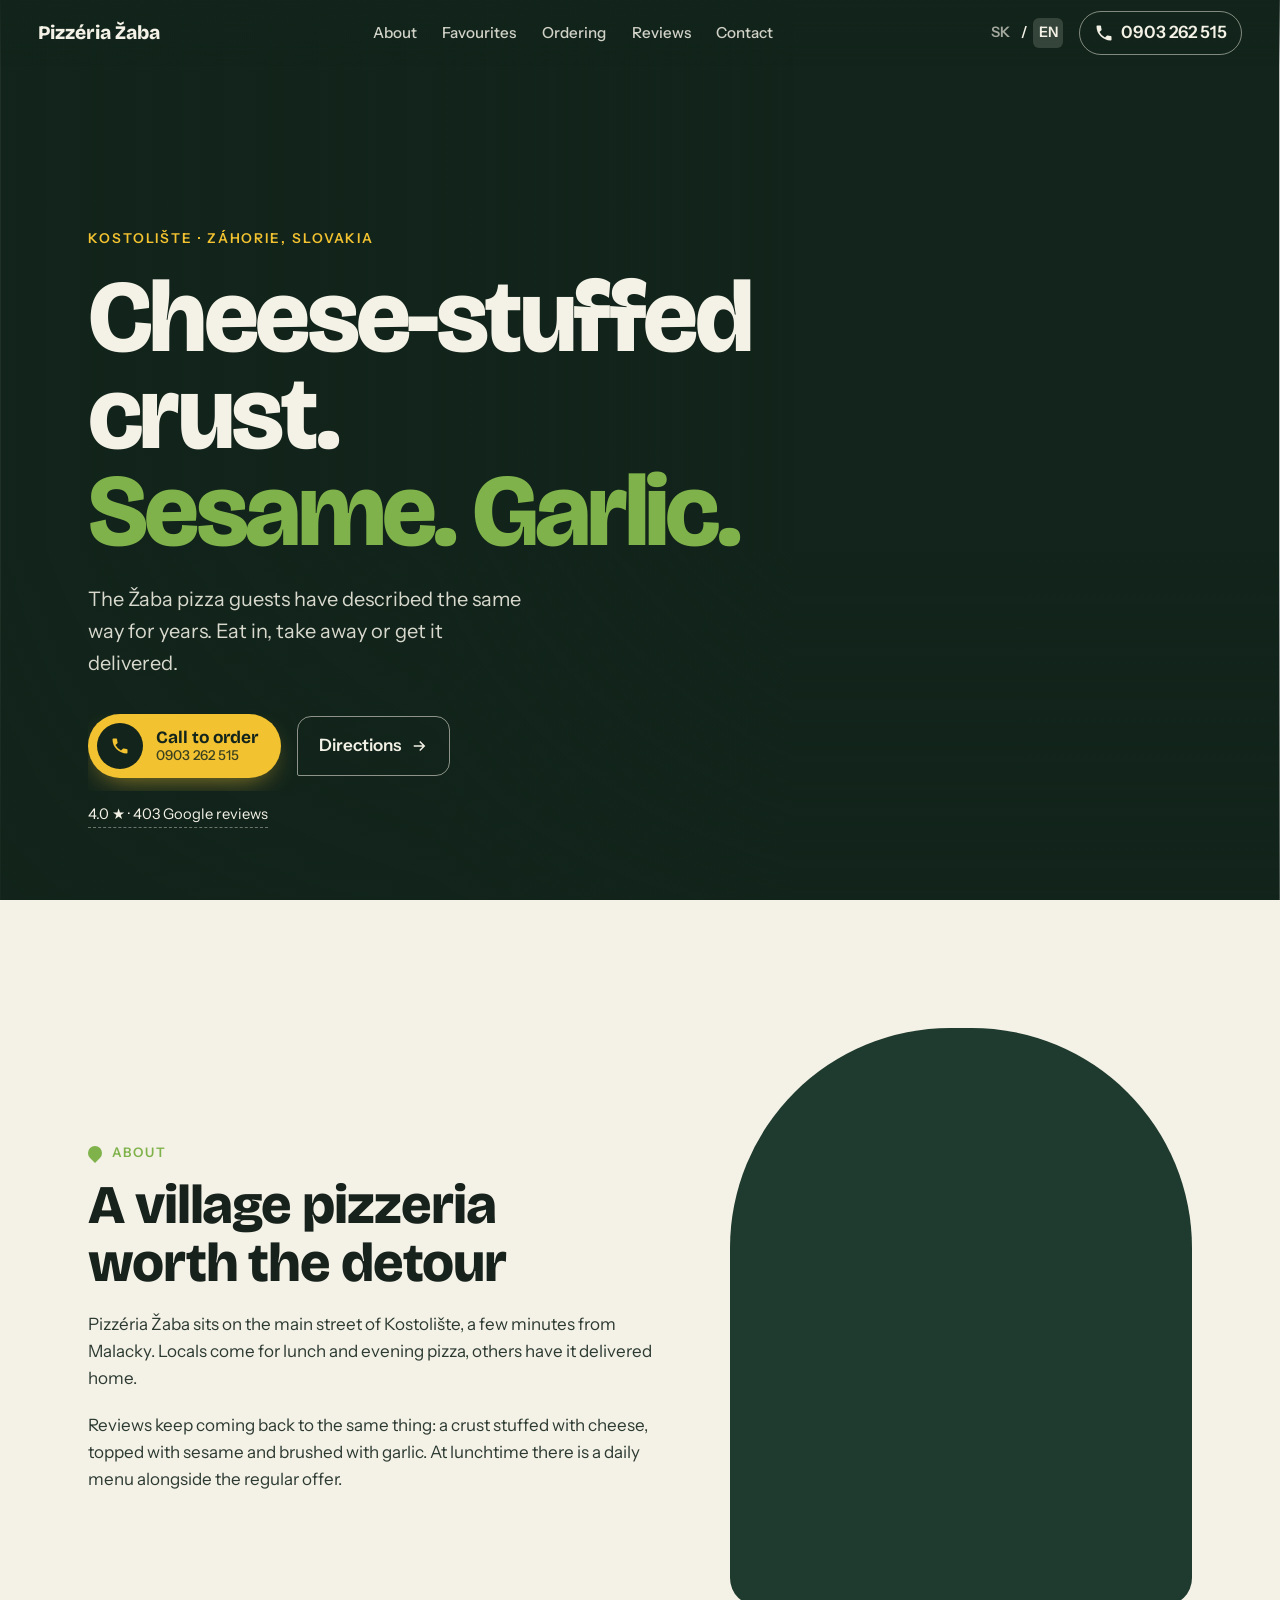
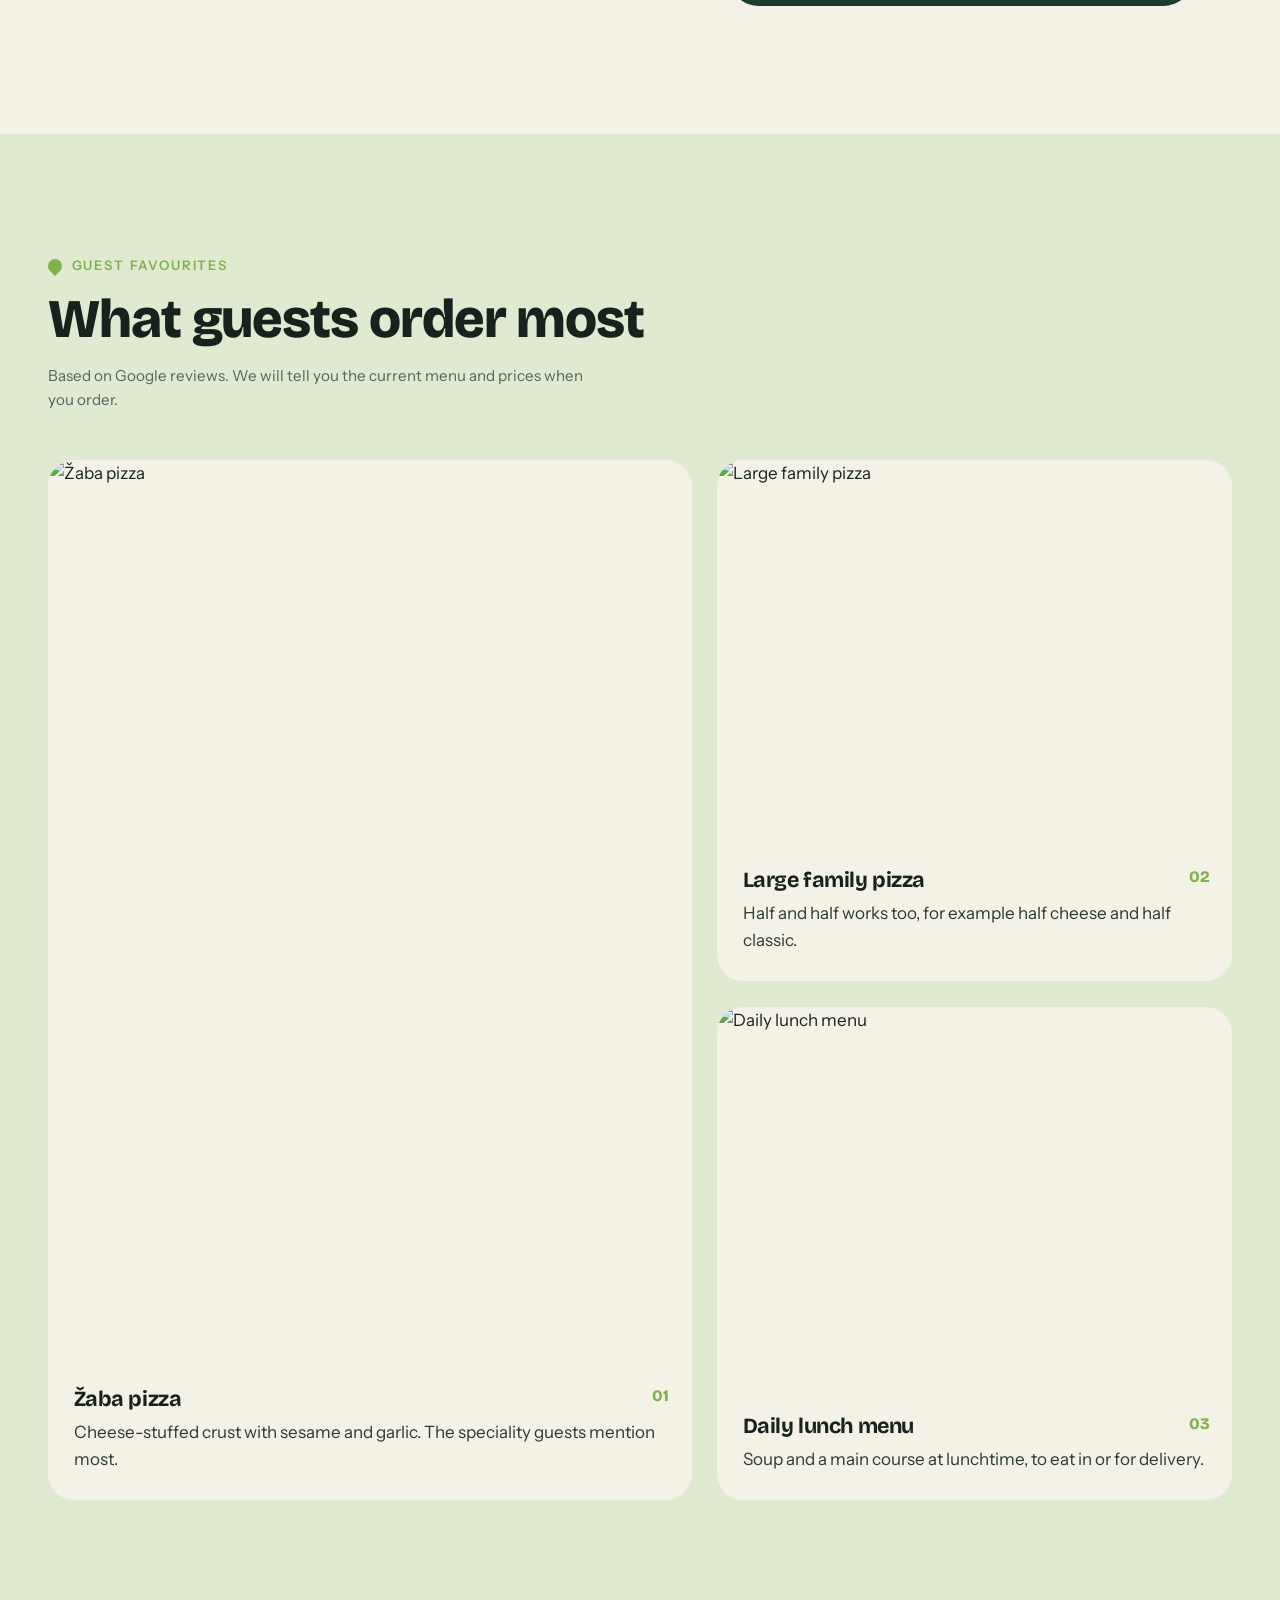
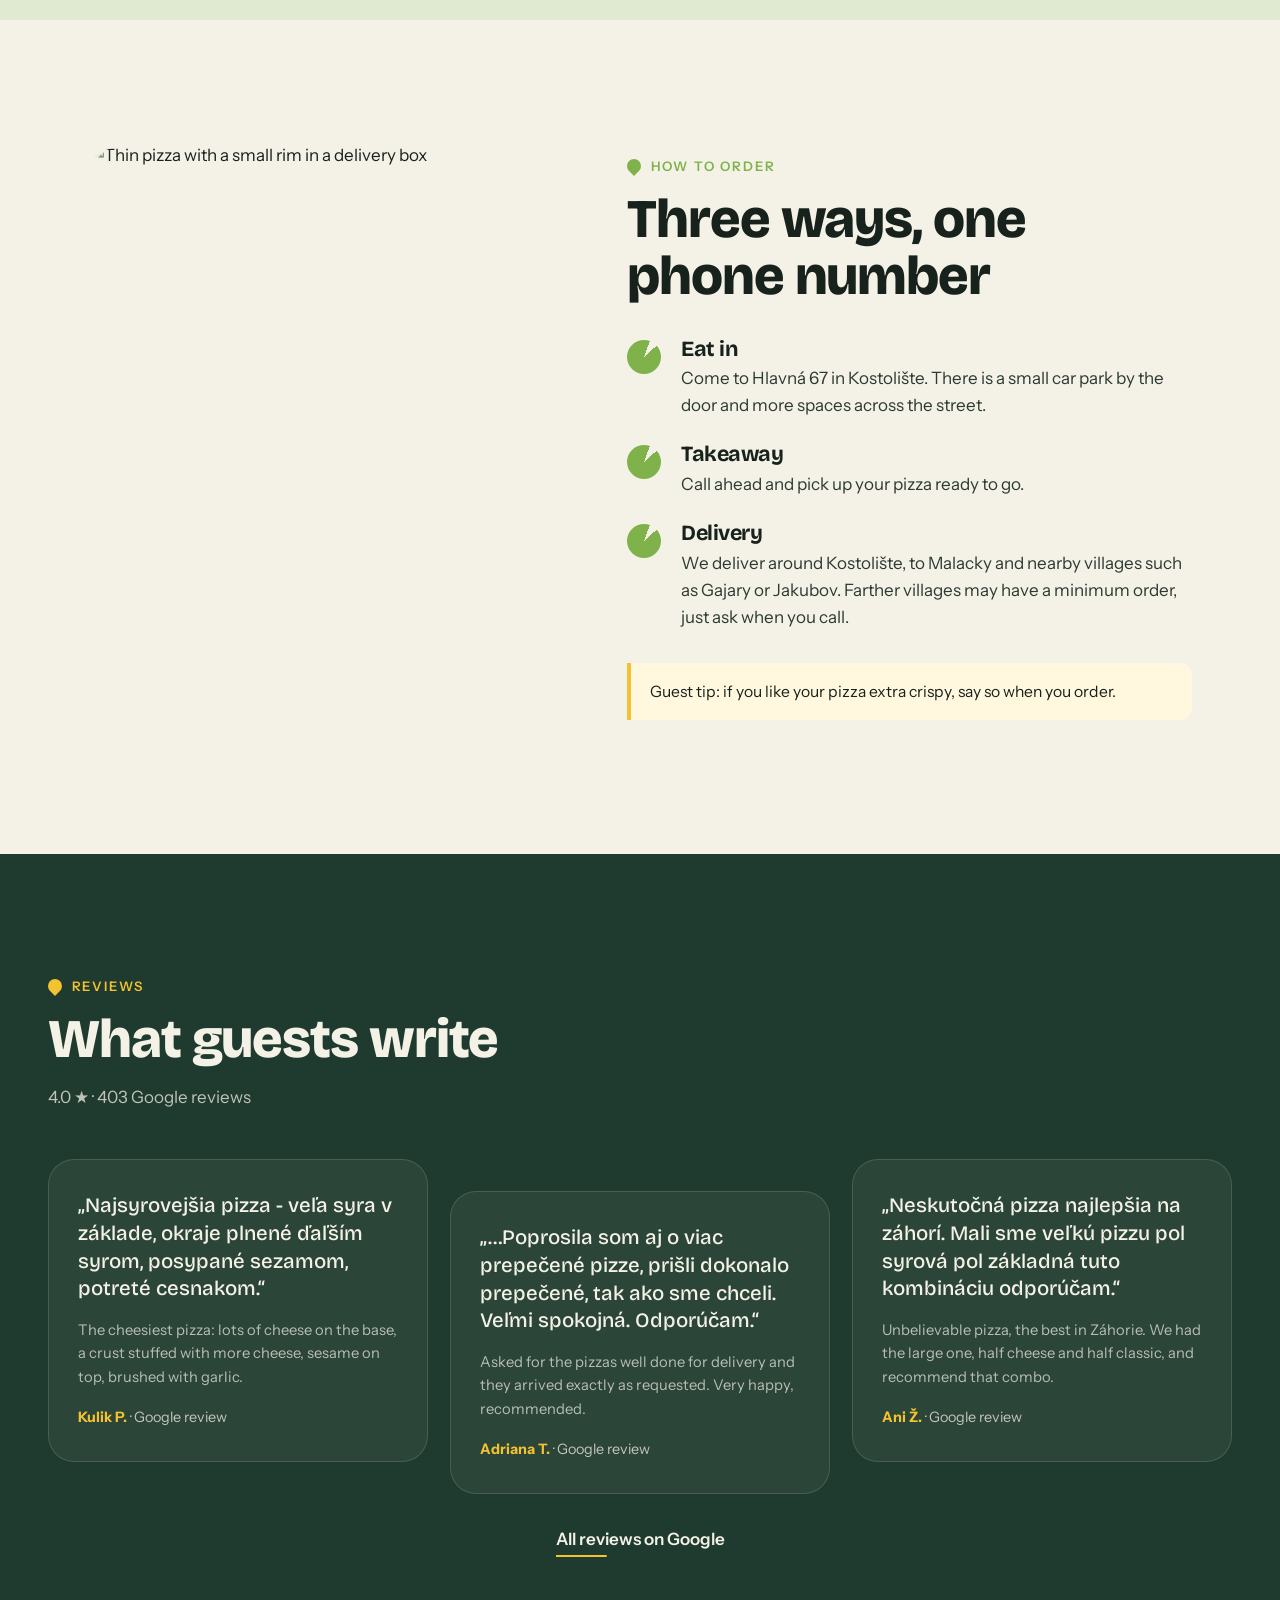
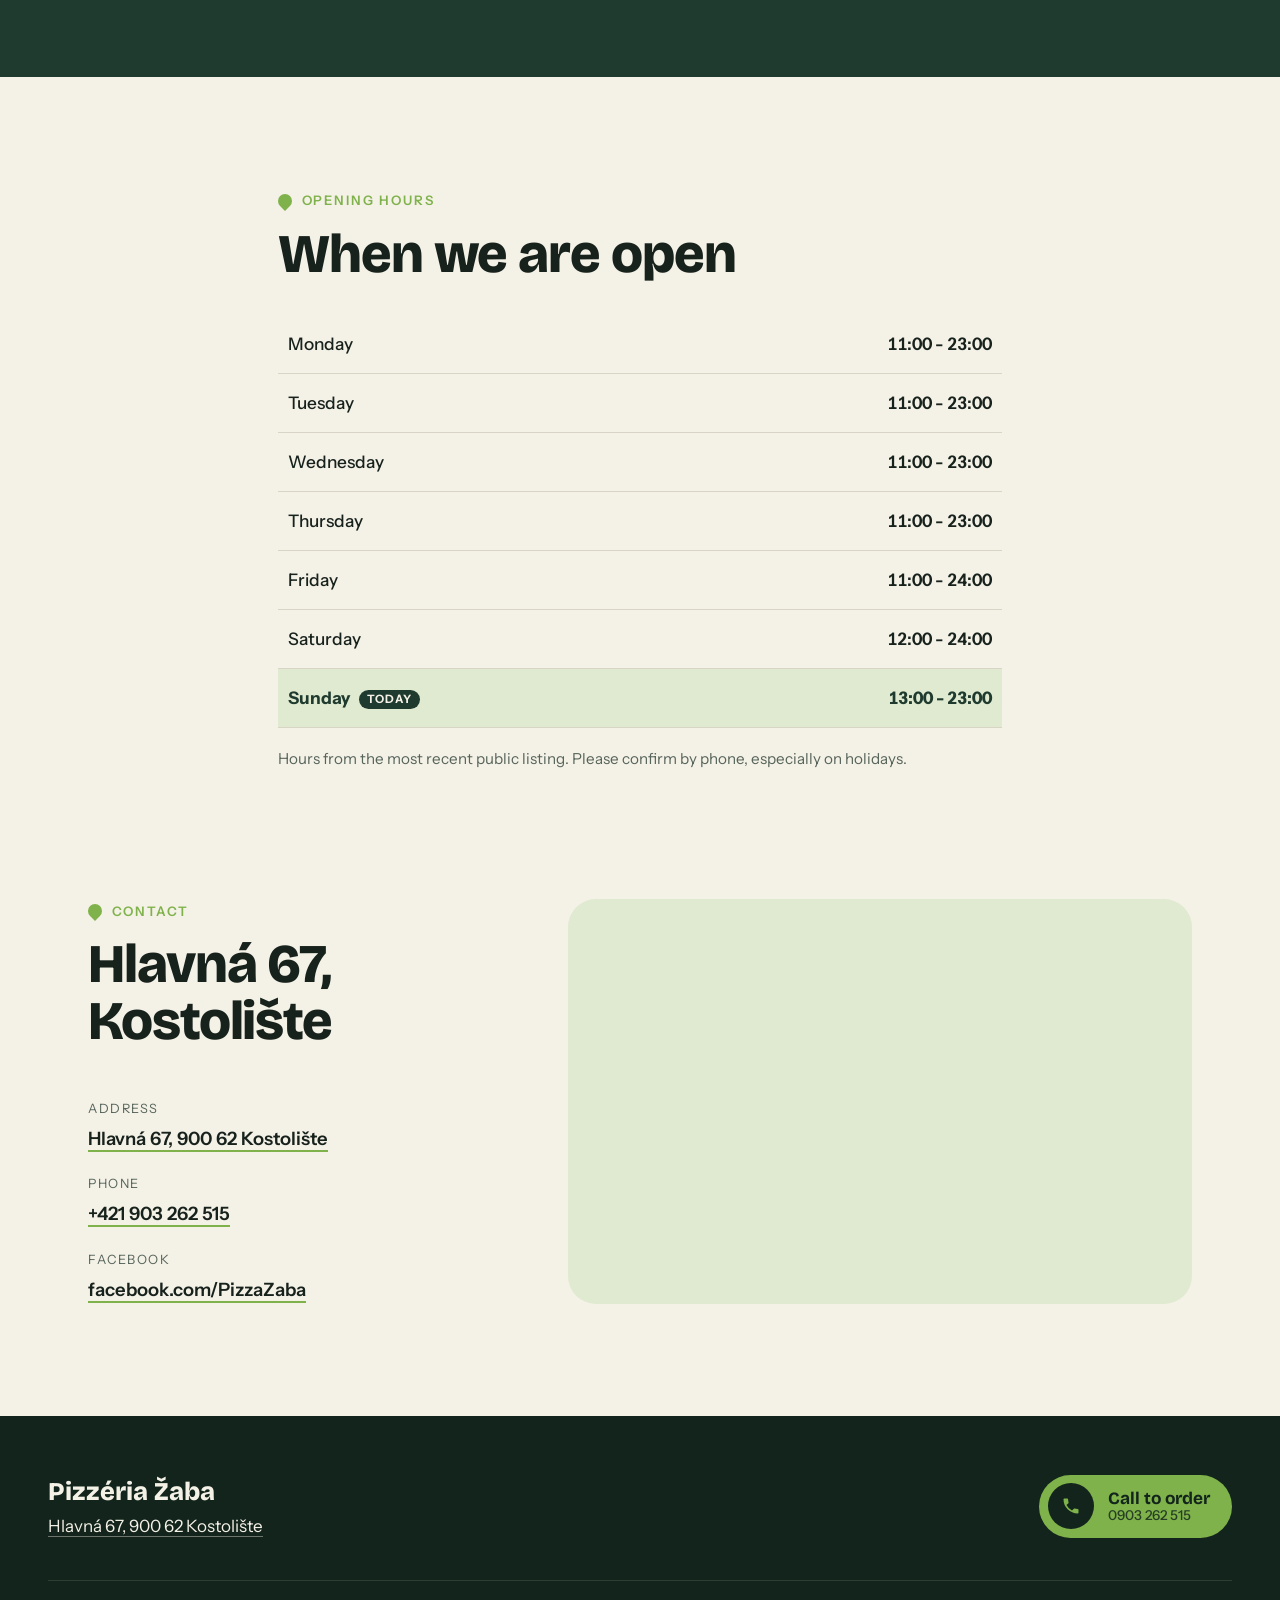
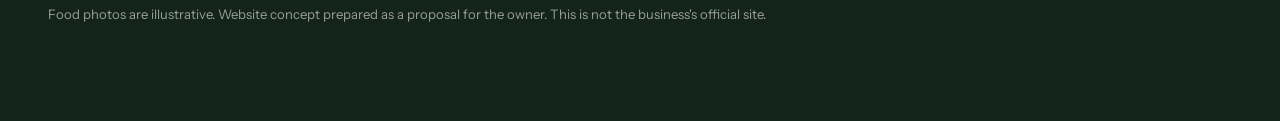
==== commit 5fa4a337: "Hours heading 'Kedy máme otvorené', Ž favicon in green circle Co-Authored-By: Claude Opus 5.5 <norep" ====
--- a/en/index.html
+++ b/en/index.html
@@ -19,8 +19,9 @@
 <meta name="twitter:image" content="https://d2ol7oe51mr4n9.cloudfront.net/user_3MTZnFvjkCL177G4s4ZFTQoPxbl/92a9ab93-fe27-45d0-83d5-f88aacd85fcf.jpg">
 <link rel="alternate" hreflang="sk" href="../">
 <link rel="alternate" hreflang="en" href="../en/">
-<link rel="icon" type="image/png" sizes="32x32" href="https://d2ol7oe51mr4n9.cloudfront.net/user_3MTZnFvjkCL177G4s4ZFTQoPxbl/775f0534-71fd-4171-b6cd-9271fd689396.png">
-<link rel="apple-touch-icon" href="https://d2ol7oe51mr4n9.cloudfront.net/user_3MTZnFvjkCL177G4s4ZFTQoPxbl/a95bd1aa-ff75-4f11-9519-4f88020c6ad1.png">
+<link rel="icon" type="image/svg+xml" href="../assets/favicon.svg">
+<link rel="icon" type="image/png" sizes="32x32" href="../assets/favicon-32.png">
+<link rel="apple-touch-icon" href="../assets/apple-touch-icon.png">
 <link rel="preconnect" href="https://fonts.googleapis.com">
 <link rel="preconnect" href="https://fonts.gstatic.com" crossorigin>
 <link rel="preconnect" href="https://d2ol7oe51mr4n9.cloudfront.net">
@@ -74,7 +75,7 @@
     <a class="zb-allreviews" href="https://www.google.com/maps/search/?api=1&query=Pizz%C3%A9ria%20%C5%BDaba%2C%20Hlavn%C3%A1%2067%2C%20900%2062%20Kostoli%C5%A1te" target="_blank" rel="noopener">All reviews on Google</a>
   </section>
   <section id="hodiny" class="zb-hours">
-    <div class="zb-section-head"><p class="zb-kicker">Opening hours</p><h2>Open from:</h2></div>
+    <div class="zb-section-head"><p class="zb-kicker">Opening hours</p><h2>When we are open</h2></div>
     <table class="zb-table" data-today="today"><tbody><tr data-day="0"><th scope="row">Monday</th><td>11:00 - 23:00</td></tr><tr data-day="1"><th scope="row">Tuesday</th><td>11:00 - 23:00</td></tr><tr data-day="2"><th scope="row">Wednesday</th><td>11:00 - 23:00</td></tr><tr data-day="3"><th scope="row">Thursday</th><td>11:00 - 23:00</td></tr><tr data-day="4"><th scope="row">Friday</th><td>11:00 - 24:00</td></tr><tr data-day="5"><th scope="row">Saturday</th><td>12:00 - 24:00</td></tr><tr data-day="6"><th scope="row">Sunday</th><td>13:00 - 23:00</td></tr></tbody></table>
     <p class="zb-muted">Hours from the most recent public listing. Please confirm by phone, especially on holidays.</p>
   </section>
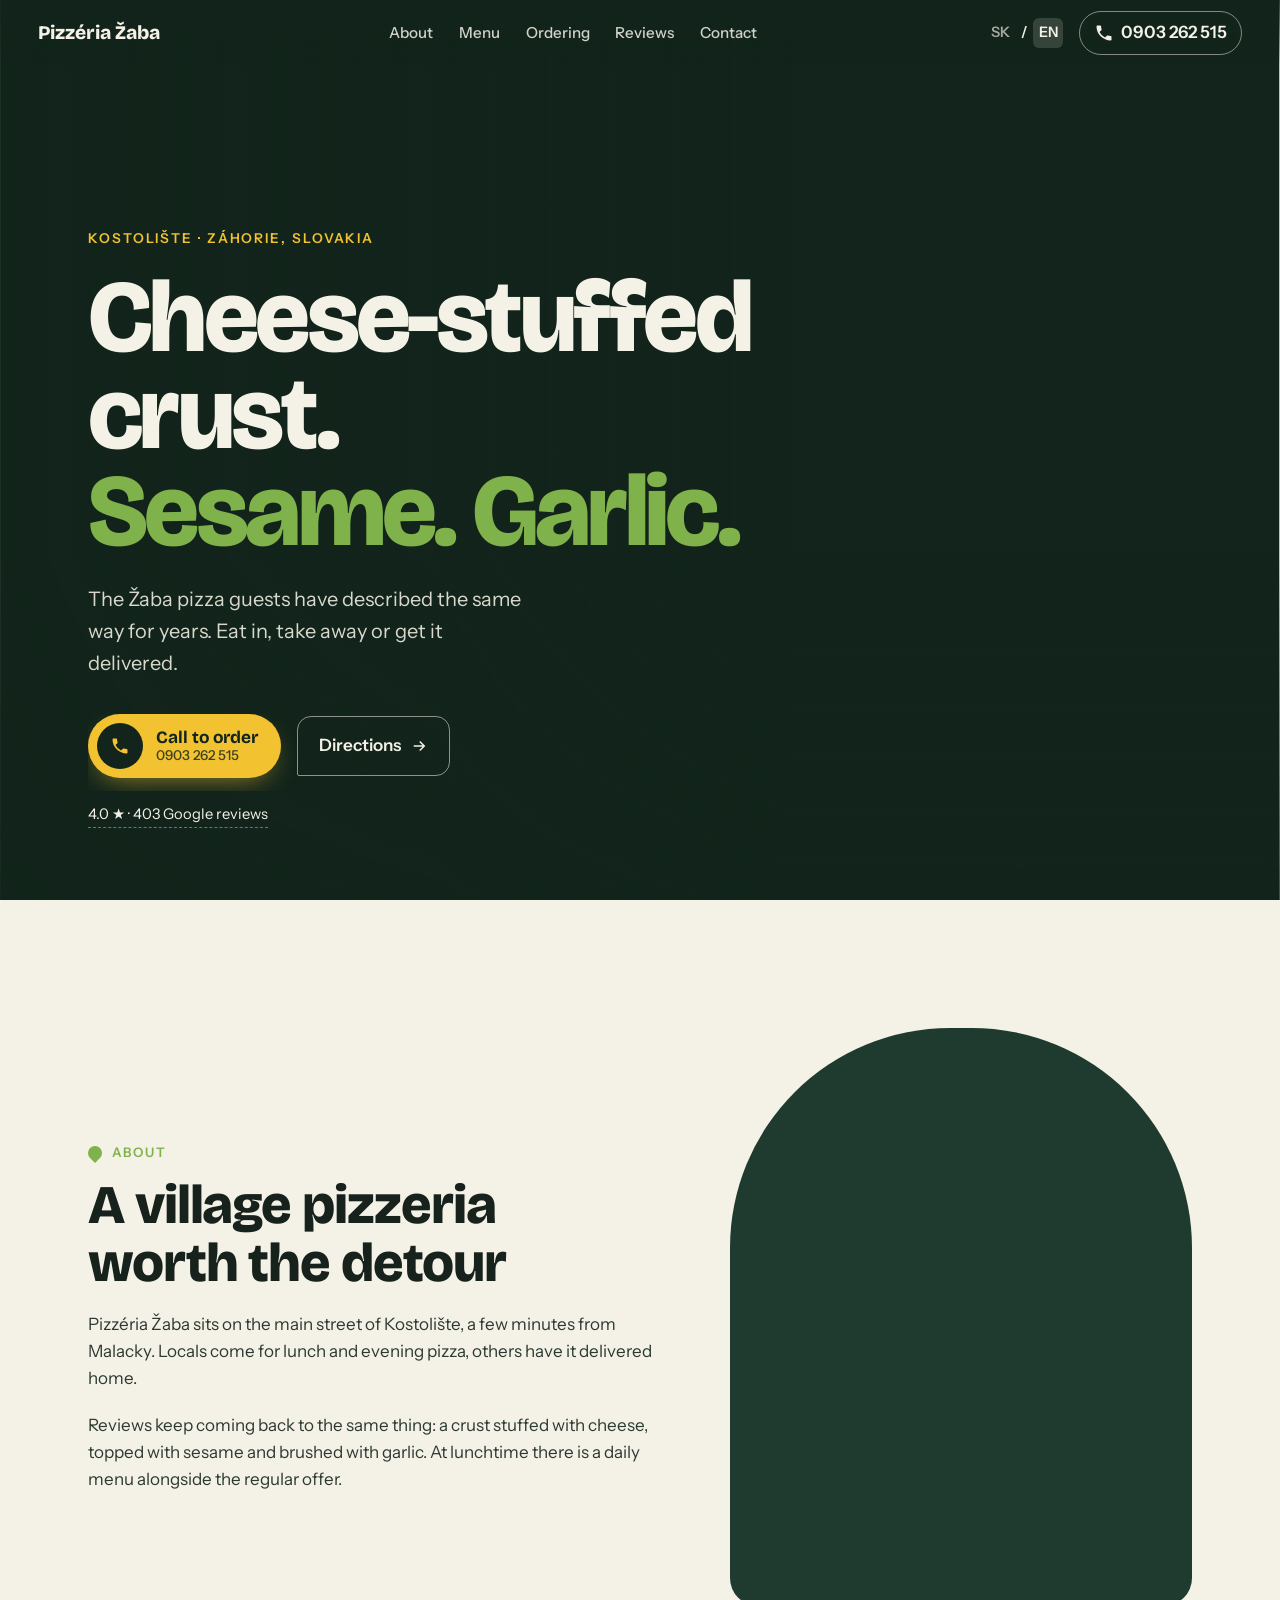
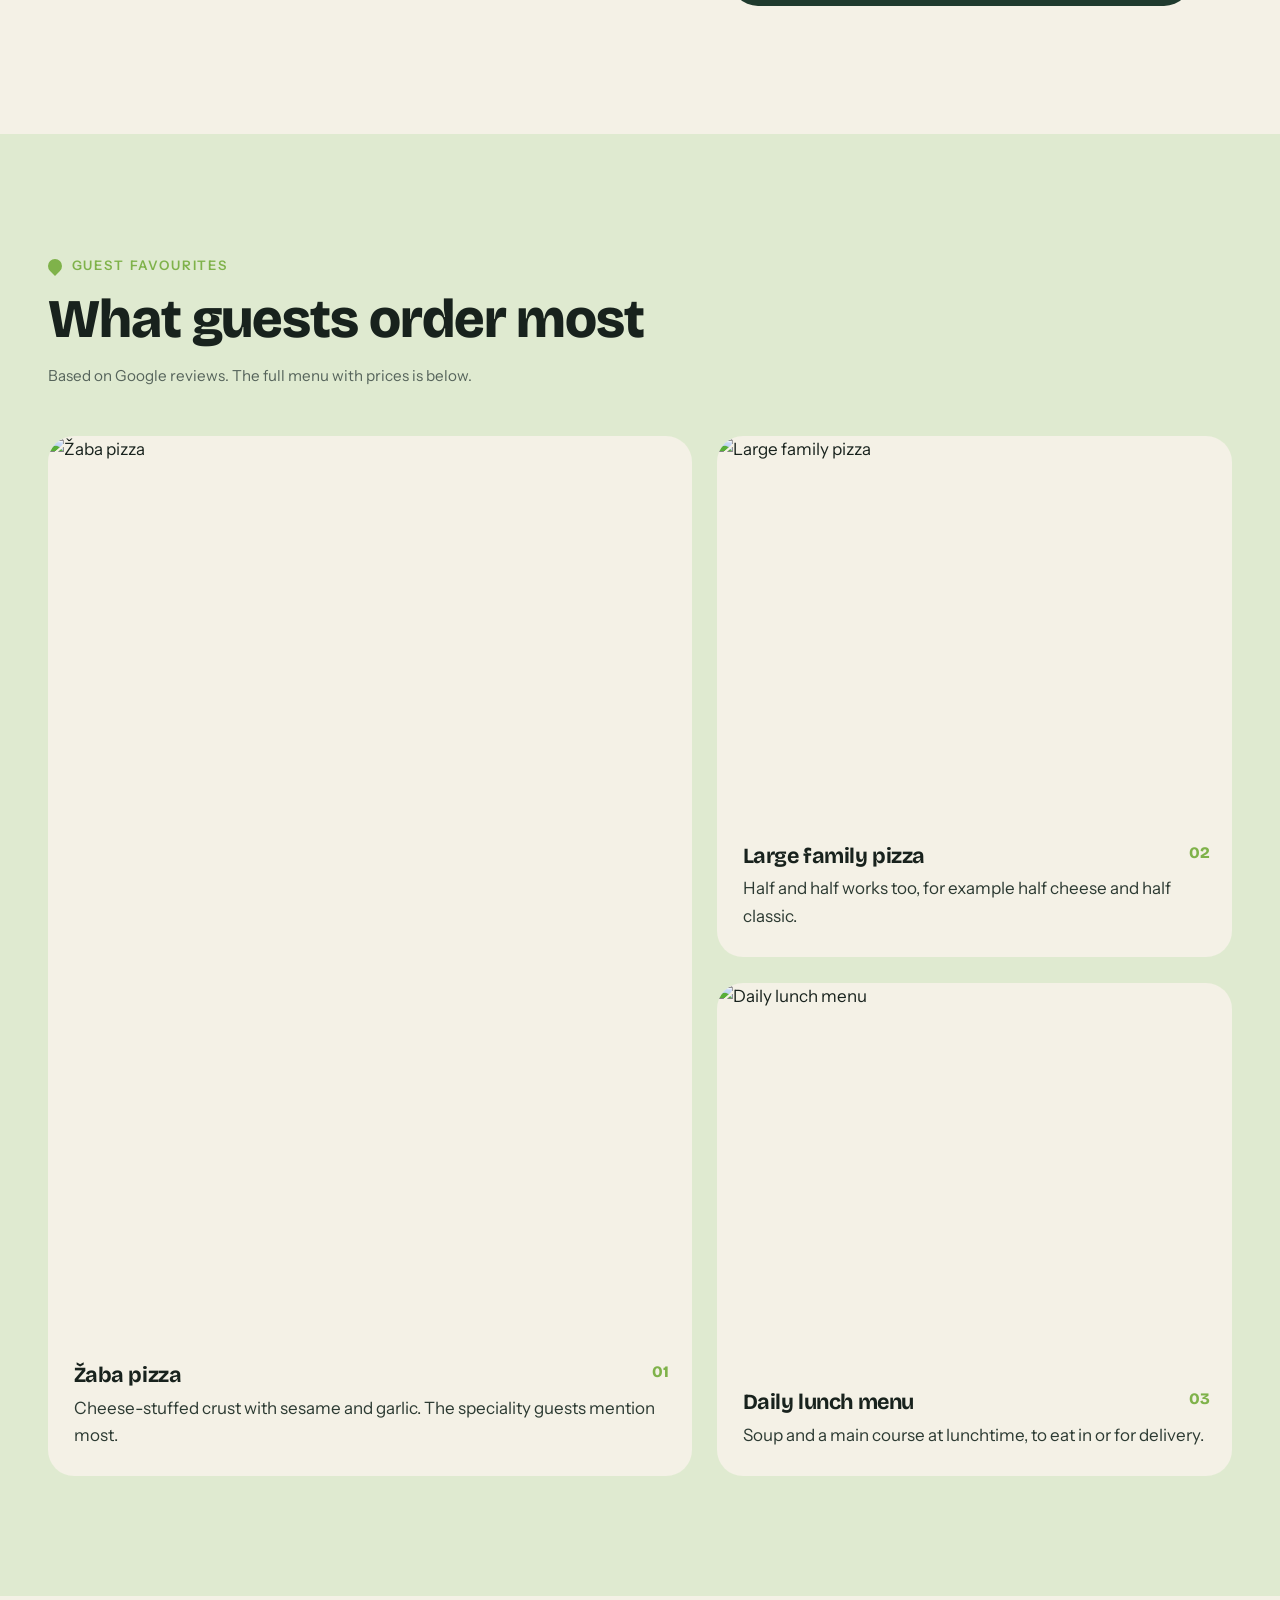
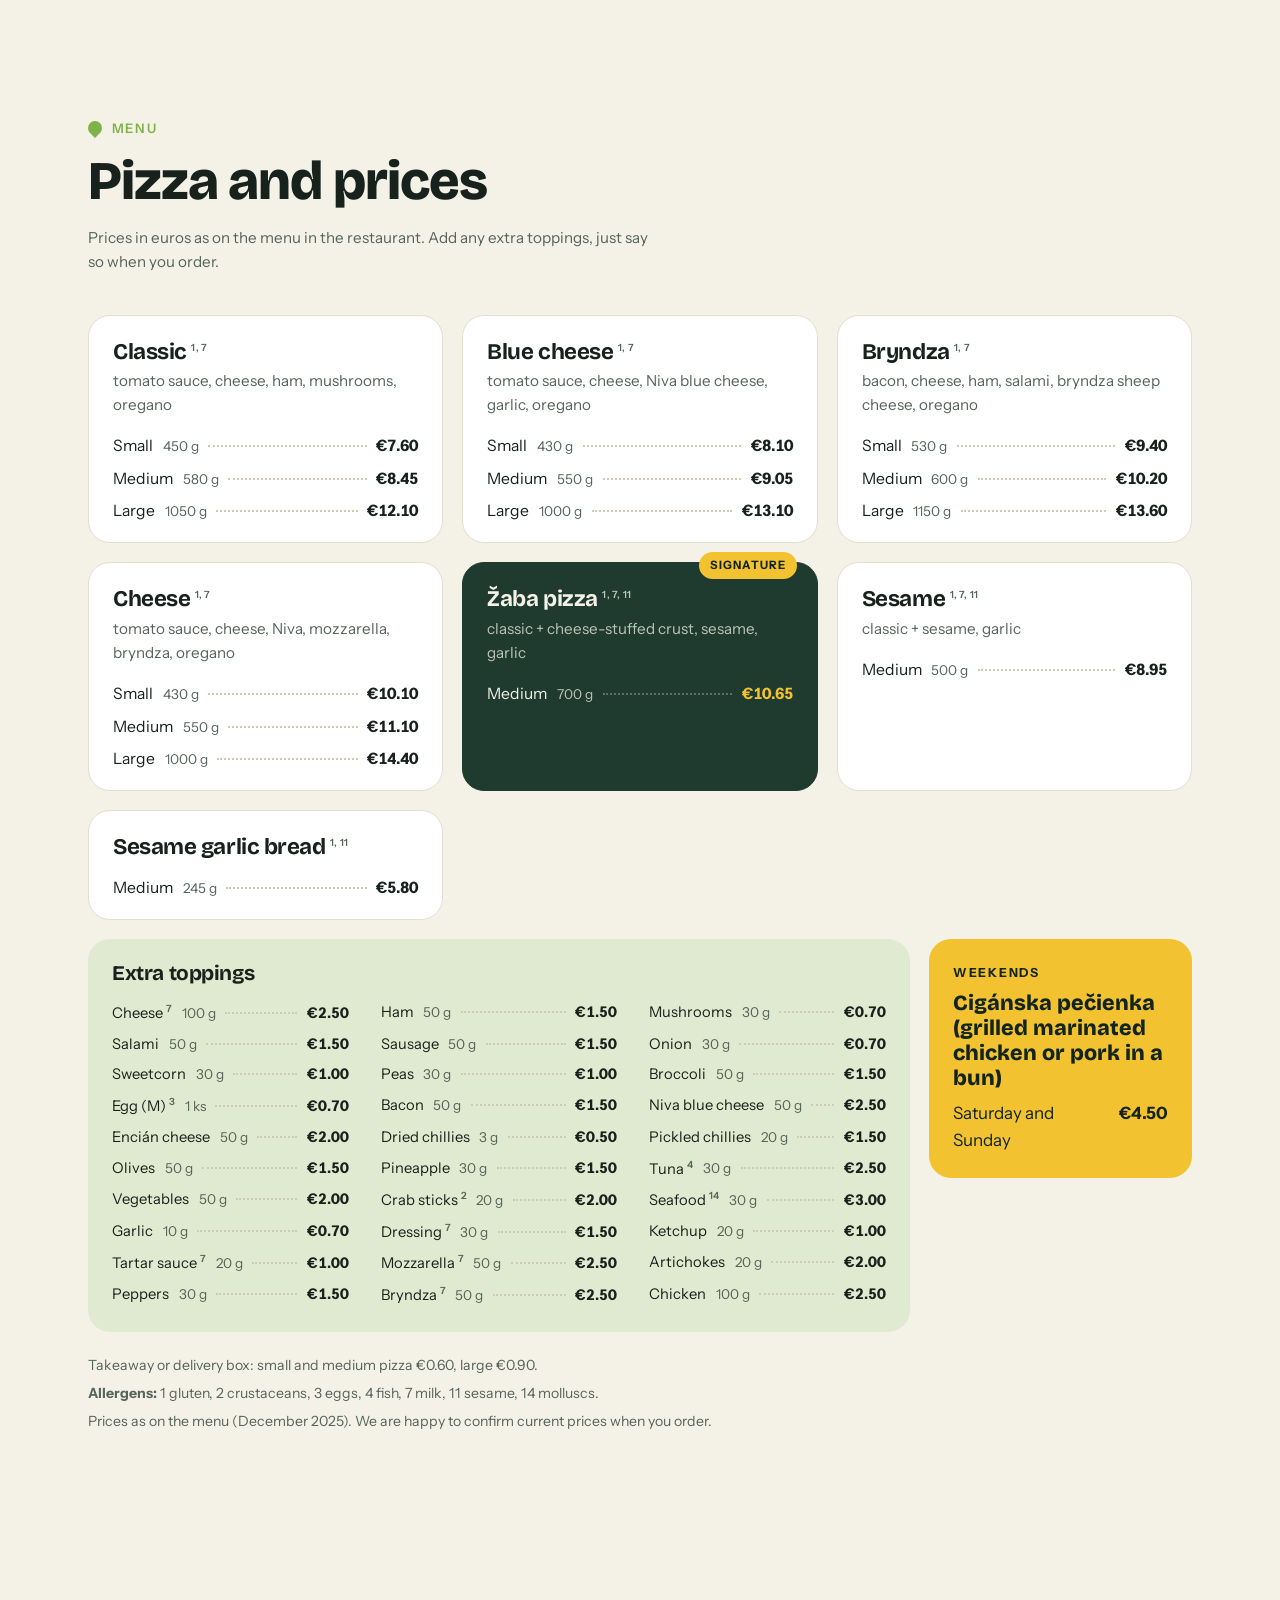
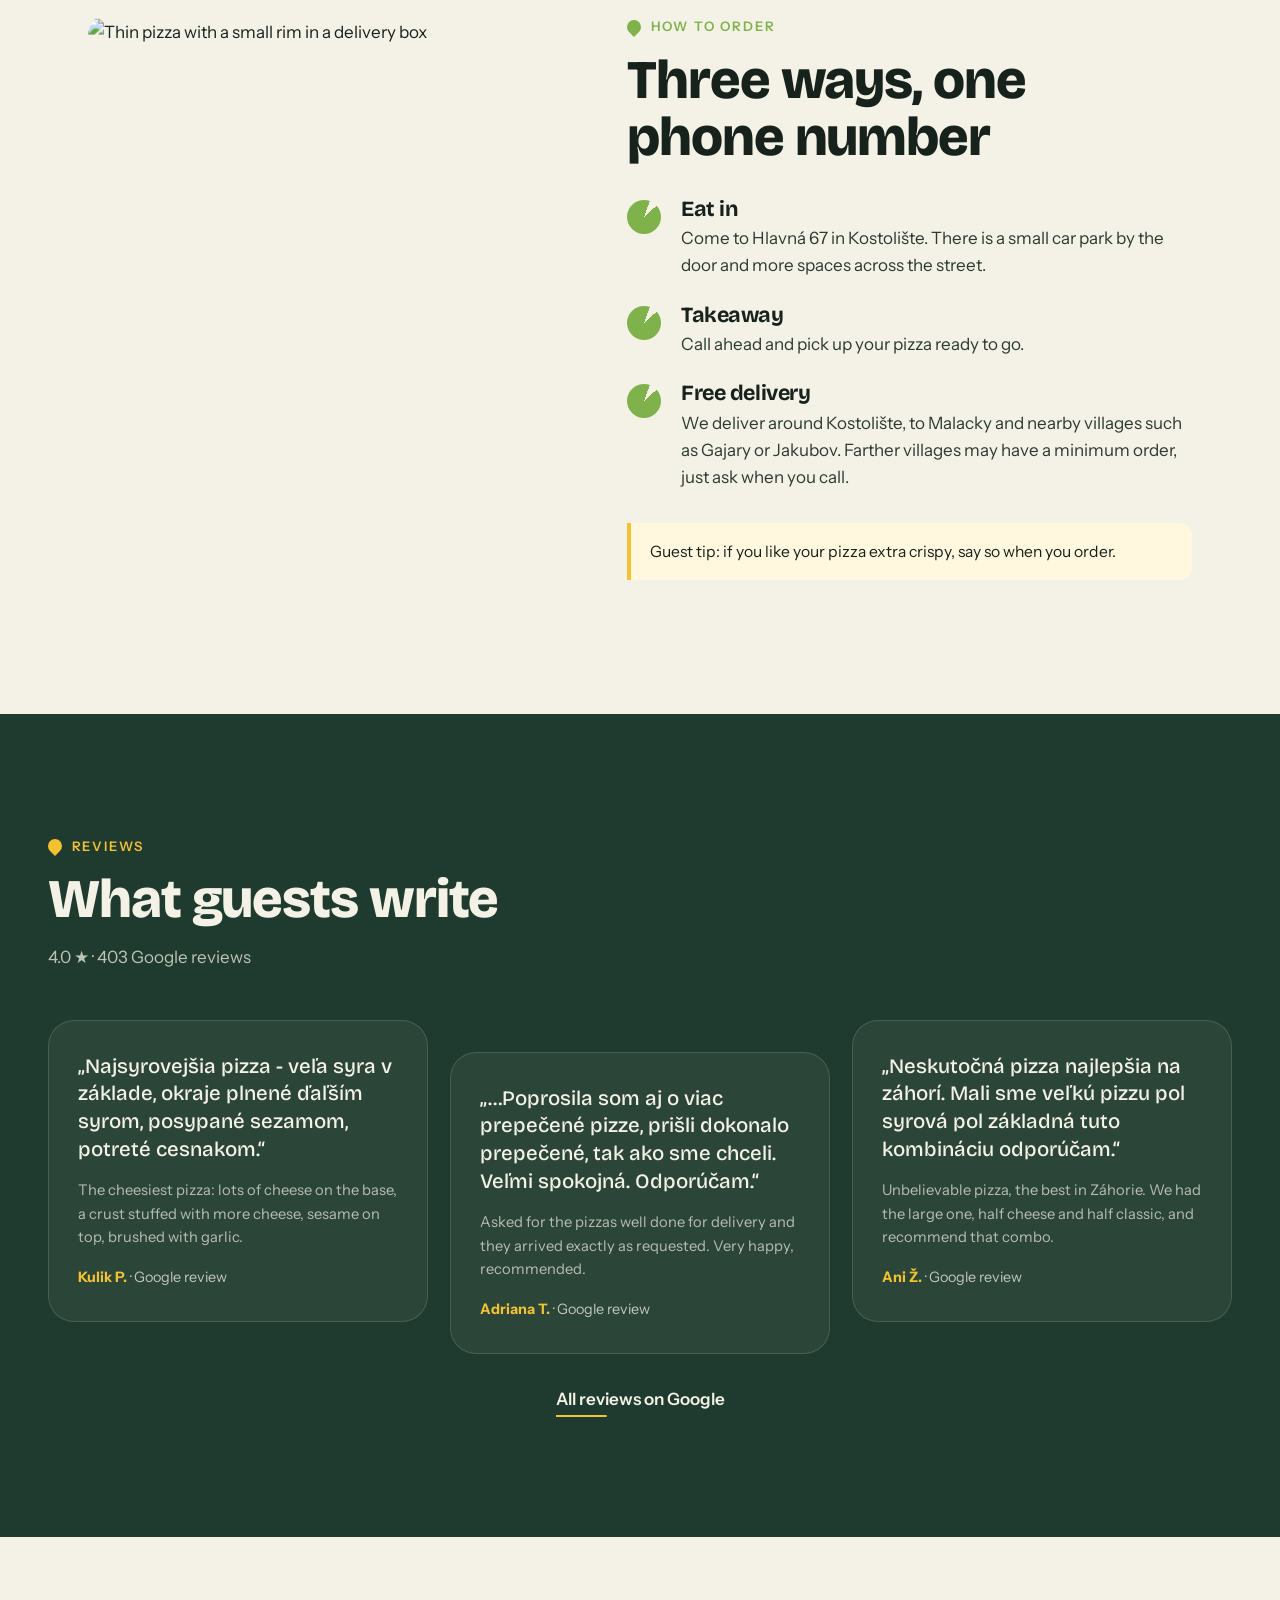
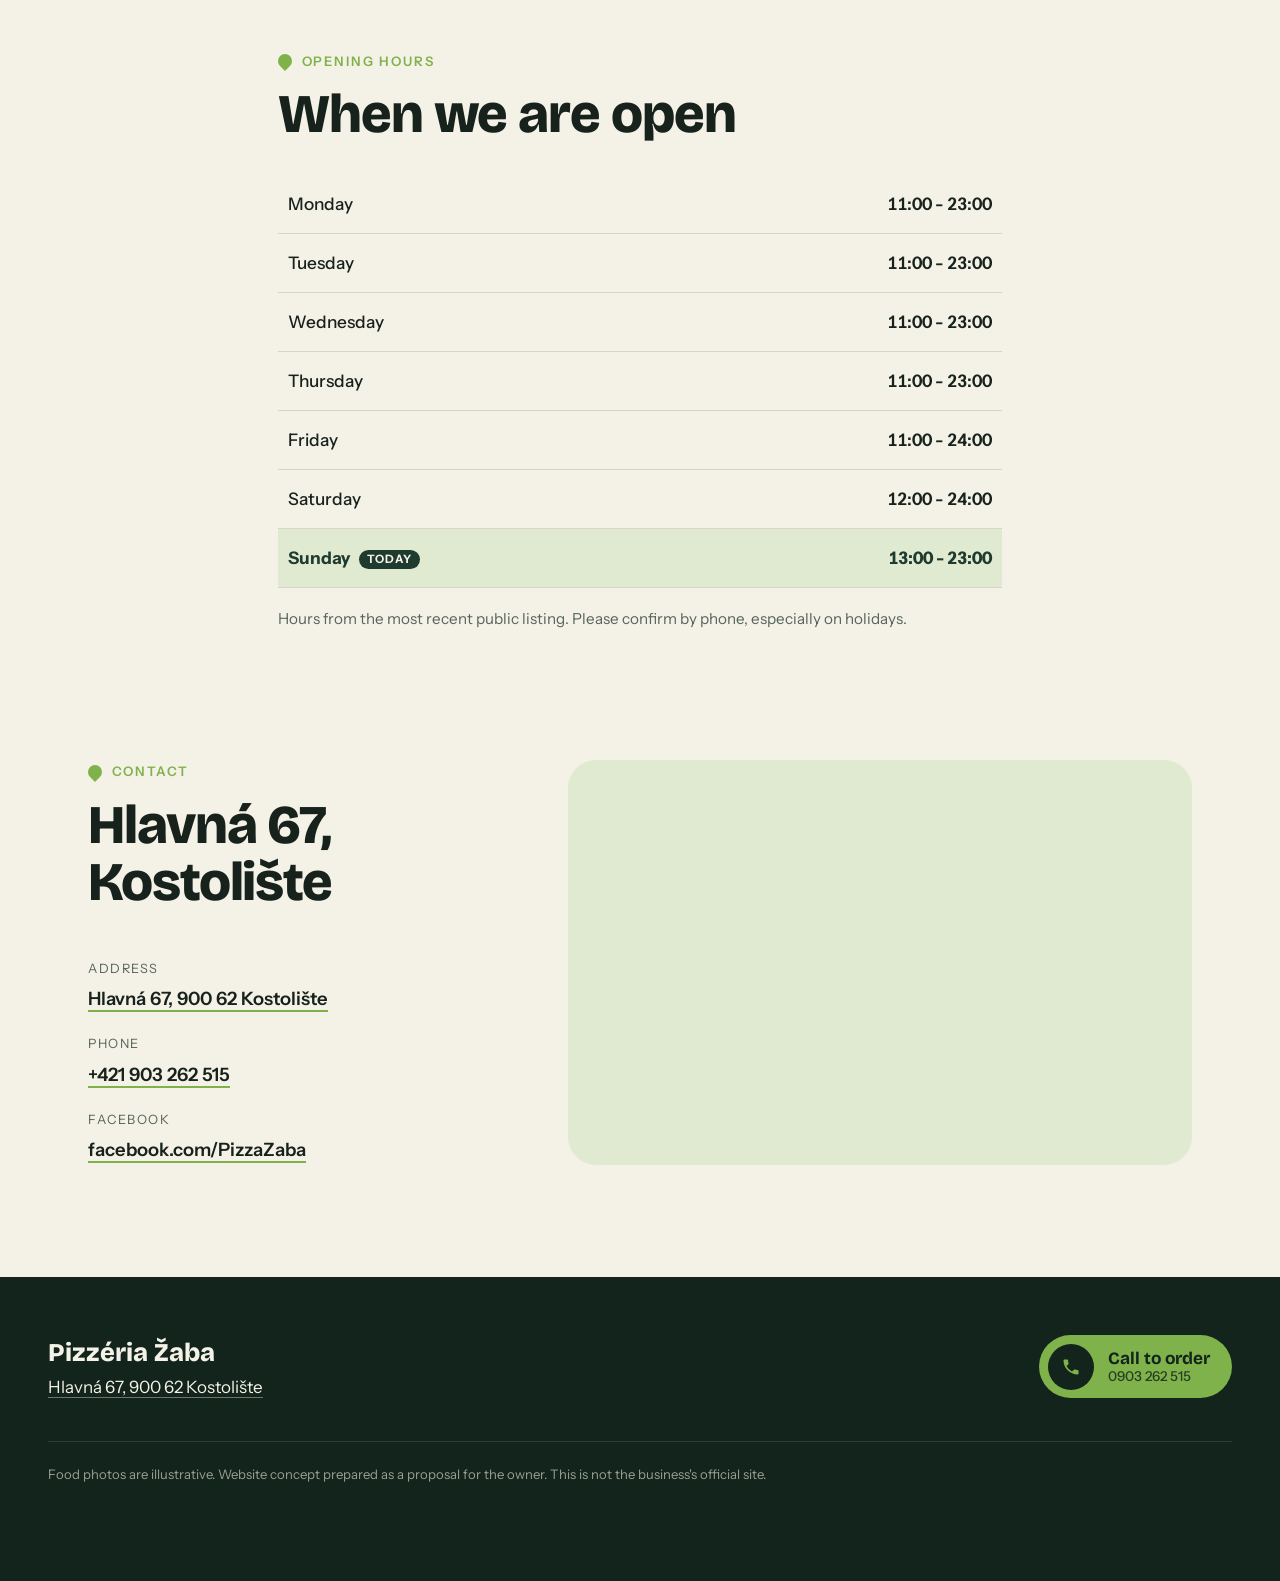
==== commit 0d019e7e: "Add full pizza menu with prices, extras, weekend special and allergens Co-Authored-By: Claude Opus 5" ====
--- a/en/index.html
+++ b/en/index.html
@@ -36,7 +36,7 @@
 <a class="zb-skip" href="#obsah">Skip to content</a>
 <header class="zb-header">
   <a class="zb-brand" href="./"><span>Pizzéria Žaba</span></a>
-  <nav class="zb-nav" aria-label="Menu"><a href="#o-nas">About</a><a href="#ponuka">Favourites</a><a href="#objednavka">Ordering</a><a href="#recenzie">Reviews</a><a href="#kontakt">Contact</a></nav>
+  <nav class="zb-nav" aria-label="Menu"><a href="#o-nas">About</a><a href="#jedalny-listok">Menu</a><a href="#objednavka">Ordering</a><a href="#recenzie">Reviews</a><a href="#kontakt">Contact</a></nav>
   <div class="zb-header__right">
     <nav class="zb-lang" aria-label="Language"><a href="../" hreflang="sk" lang="sk">SK</a><span aria-hidden="true">/</span><a href="../en/" hreflang="en" lang="en" aria-current="true">EN</a></nav>
     <a class="zb-header__phone" href="tel:+421903262515" aria-label="Phone: 0903 262 515"><svg viewBox="0 0 24 24" width="20" height="20" aria-hidden="true"><path fill="currentColor" d="M6.6 10.8a15.1 15.1 0 0 0 6.6 6.6l2.2-2.2c.3-.3.7-.4 1-.2 1.1.4 2.3.6 3.6.6.6 0 1 .4 1 1V20c0 .6-.4 1-1 1A17 17 0 0 1 3 4c0-.6.4-1 1-1h3.5c.6 0 1 .4 1 1 0 1.3.2 2.5.6 3.6.1.3 0 .7-.2 1z"/></svg><span>0903 262 515</span></a>
@@ -62,12 +62,21 @@
     <figure class="zb-about__fig" data-parallax><img src="https://d2ol7oe51mr4n9.cloudfront.net/user_3MTZnFvjkCL177G4s4ZFTQoPxbl/2a8e0496-0ccf-4863-8343-730c3c920f18.webp" alt="Cheese pulling from a sesame-topped stuffed crust" loading="lazy" width="900" height="1125" data-depth="-0.06"></figure>
   </section>
   <section id="ponuka" class="zb-menu">
-    <div class="zb-section-head"><p class="zb-kicker">Guest favourites</p><h2>What guests order most</h2><p class="zb-muted">Based on Google reviews. We will tell you the current menu and prices when you order.</p></div>
+    <div class="zb-section-head"><p class="zb-kicker">Guest favourites</p><h2>What guests order most</h2><p class="zb-muted">Based on Google reviews. The full menu with prices is below.</p></div>
     <ol class="zb-dishes"><li class="zb-dish zb-dish--0"><div class="zb-dish__img"><img src="https://d2ol7oe51mr4n9.cloudfront.net/user_3MTZnFvjkCL177G4s4ZFTQoPxbl/c4f4fc24-3099-4a40-80f9-17d9d544c334.webp" alt="Žaba pizza" loading="lazy"></div><div class="zb-dish__body"><span class="zb-dish__num">01</span><h3>Žaba pizza</h3><p>Cheese-stuffed crust with sesame and garlic. The speciality guests mention most.</p></div></li><li class="zb-dish zb-dish--1"><div class="zb-dish__img"><img src="https://d2ol7oe51mr4n9.cloudfront.net/user_3MTZnFvjkCL177G4s4ZFTQoPxbl/836941b7-be4a-4827-b791-629952f23568.webp" alt="Large family pizza" loading="lazy"></div><div class="zb-dish__body"><span class="zb-dish__num">02</span><h3>Large family pizza</h3><p>Half and half works too, for example half cheese and half classic.</p></div></li><li class="zb-dish zb-dish--2"><div class="zb-dish__img"><img src="https://d2ol7oe51mr4n9.cloudfront.net/user_3MTZnFvjkCL177G4s4ZFTQoPxbl/450eb90e-23e8-43f9-9cfb-1058ea4b4fdb.webp" alt="Daily lunch menu" loading="lazy"></div><div class="zb-dish__body"><span class="zb-dish__num">03</span><h3>Daily lunch menu</h3><p>Soup and a main course at lunchtime, to eat in or for delivery.</p></div></li></ol>
+  </section>
+  <section id="jedalny-listok" class="zb-jl">
+    <div class="zb-section-head"><p class="zb-kicker">Menu</p><h2>Pizza and prices</h2><p class="zb-muted">Prices in euros as on the menu in the restaurant. Add any extra toppings, just say so when you order.</p></div>
+    <div class="zb-jl__grid"><article class="zb-pz"><h3>Classic <sup title="Allergens">1, 7</sup></h3><p>tomato sauce, cheese, ham, mushrooms, oregano</p><ul><li><span>Small</span><span class="zb-pz__g">450 g</span><span class="zb-pz__dots"></span><strong>€7.60</strong></li><li><span>Medium</span><span class="zb-pz__g">580 g</span><span class="zb-pz__dots"></span><strong>€8.45</strong></li><li><span>Large</span><span class="zb-pz__g">1050 g</span><span class="zb-pz__dots"></span><strong>€12.10</strong></li></ul></article><article class="zb-pz"><h3>Blue cheese <sup title="Allergens">1, 7</sup></h3><p>tomato sauce, cheese, Niva blue cheese, garlic, oregano</p><ul><li><span>Small</span><span class="zb-pz__g">430 g</span><span class="zb-pz__dots"></span><strong>€8.10</strong></li><li><span>Medium</span><span class="zb-pz__g">550 g</span><span class="zb-pz__dots"></span><strong>€9.05</strong></li><li><span>Large</span><span class="zb-pz__g">1000 g</span><span class="zb-pz__dots"></span><strong>€13.10</strong></li></ul></article><article class="zb-pz"><h3>Bryndza <sup title="Allergens">1, 7</sup></h3><p>bacon, cheese, ham, salami, bryndza sheep cheese, oregano</p><ul><li><span>Small</span><span class="zb-pz__g">530 g</span><span class="zb-pz__dots"></span><strong>€9.40</strong></li><li><span>Medium</span><span class="zb-pz__g">600 g</span><span class="zb-pz__dots"></span><strong>€10.20</strong></li><li><span>Large</span><span class="zb-pz__g">1150 g</span><span class="zb-pz__dots"></span><strong>€13.60</strong></li></ul></article><article class="zb-pz"><h3>Cheese <sup title="Allergens">1, 7</sup></h3><p>tomato sauce, cheese, Niva, mozzarella, bryndza, oregano</p><ul><li><span>Small</span><span class="zb-pz__g">430 g</span><span class="zb-pz__dots"></span><strong>€10.10</strong></li><li><span>Medium</span><span class="zb-pz__g">550 g</span><span class="zb-pz__dots"></span><strong>€11.10</strong></li><li><span>Large</span><span class="zb-pz__g">1000 g</span><span class="zb-pz__dots"></span><strong>€14.40</strong></li></ul></article><article class="zb-pz zb-pz--sig"><span class="zb-pz__sig">Signature</span><h3>Žaba pizza <sup title="Allergens">1, 7, 11</sup></h3><p>classic + cheese-stuffed crust, sesame, garlic</p><ul><li><span>Medium</span><span class="zb-pz__g">700 g</span><span class="zb-pz__dots"></span><strong>€10.65</strong></li></ul></article><article class="zb-pz"><h3>Sesame <sup title="Allergens">1, 7, 11</sup></h3><p>classic + sesame, garlic</p><ul><li><span>Medium</span><span class="zb-pz__g">500 g</span><span class="zb-pz__dots"></span><strong>€8.95</strong></li></ul></article><article class="zb-pz"><h3>Sesame garlic bread <sup title="Allergens">1, 11</sup></h3><ul><li><span>Medium</span><span class="zb-pz__g">245 g</span><span class="zb-pz__dots"></span><strong>€5.80</strong></li></ul></article></div>
+    <div class="zb-jl__side">
+      <div class="zb-extras"><h3>Extra toppings</h3><ul><li><span>Cheese <sup>7</sup></span><span class="zb-pz__g">100 g</span><span class="zb-pz__dots"></span><strong>€2.50</strong></li><li><span>Ham</span><span class="zb-pz__g">50 g</span><span class="zb-pz__dots"></span><strong>€1.50</strong></li><li><span>Mushrooms</span><span class="zb-pz__g">30 g</span><span class="zb-pz__dots"></span><strong>€0.70</strong></li><li><span>Salami</span><span class="zb-pz__g">50 g</span><span class="zb-pz__dots"></span><strong>€1.50</strong></li><li><span>Sausage</span><span class="zb-pz__g">50 g</span><span class="zb-pz__dots"></span><strong>€1.50</strong></li><li><span>Onion</span><span class="zb-pz__g">30 g</span><span class="zb-pz__dots"></span><strong>€0.70</strong></li><li><span>Sweetcorn</span><span class="zb-pz__g">30 g</span><span class="zb-pz__dots"></span><strong>€1.00</strong></li><li><span>Peas</span><span class="zb-pz__g">30 g</span><span class="zb-pz__dots"></span><strong>€1.00</strong></li><li><span>Broccoli</span><span class="zb-pz__g">50 g</span><span class="zb-pz__dots"></span><strong>€1.50</strong></li><li><span>Egg (M) <sup>3</sup></span><span class="zb-pz__g">1 ks</span><span class="zb-pz__dots"></span><strong>€0.70</strong></li><li><span>Bacon</span><span class="zb-pz__g">50 g</span><span class="zb-pz__dots"></span><strong>€1.50</strong></li><li><span>Niva blue cheese</span><span class="zb-pz__g">50 g</span><span class="zb-pz__dots"></span><strong>€2.50</strong></li><li><span>Encián cheese</span><span class="zb-pz__g">50 g</span><span class="zb-pz__dots"></span><strong>€2.00</strong></li><li><span>Dried chillies</span><span class="zb-pz__g">3 g</span><span class="zb-pz__dots"></span><strong>€0.50</strong></li><li><span>Pickled chillies</span><span class="zb-pz__g">20 g</span><span class="zb-pz__dots"></span><strong>€1.50</strong></li><li><span>Olives</span><span class="zb-pz__g">50 g</span><span class="zb-pz__dots"></span><strong>€1.50</strong></li><li><span>Pineapple</span><span class="zb-pz__g">30 g</span><span class="zb-pz__dots"></span><strong>€1.50</strong></li><li><span>Tuna <sup>4</sup></span><span class="zb-pz__g">30 g</span><span class="zb-pz__dots"></span><strong>€2.50</strong></li><li><span>Vegetables</span><span class="zb-pz__g">50 g</span><span class="zb-pz__dots"></span><strong>€2.00</strong></li><li><span>Crab sticks <sup>2</sup></span><span class="zb-pz__g">20 g</span><span class="zb-pz__dots"></span><strong>€2.00</strong></li><li><span>Seafood <sup>14</sup></span><span class="zb-pz__g">30 g</span><span class="zb-pz__dots"></span><strong>€3.00</strong></li><li><span>Garlic</span><span class="zb-pz__g">10 g</span><span class="zb-pz__dots"></span><strong>€0.70</strong></li><li><span>Dressing <sup>7</sup></span><span class="zb-pz__g">30 g</span><span class="zb-pz__dots"></span><strong>€1.50</strong></li><li><span>Ketchup</span><span class="zb-pz__g">20 g</span><span class="zb-pz__dots"></span><strong>€1.00</strong></li><li><span>Tartar sauce <sup>7</sup></span><span class="zb-pz__g">20 g</span><span class="zb-pz__dots"></span><strong>€1.00</strong></li><li><span>Mozzarella <sup>7</sup></span><span class="zb-pz__g">50 g</span><span class="zb-pz__dots"></span><strong>€2.50</strong></li><li><span>Artichokes</span><span class="zb-pz__g">20 g</span><span class="zb-pz__dots"></span><strong>€2.00</strong></li><li><span>Peppers</span><span class="zb-pz__g">30 g</span><span class="zb-pz__dots"></span><strong>€1.50</strong></li><li><span>Bryndza <sup>7</sup></span><span class="zb-pz__g">50 g</span><span class="zb-pz__dots"></span><strong>€2.50</strong></li><li><span>Chicken</span><span class="zb-pz__g">100 g</span><span class="zb-pz__dots"></span><strong>€2.50</strong></li></ul></div>
+      <div class="zb-weekend"><p class="zb-weekend__k">Weekends</p><p class="zb-weekend__t">Cigánska pečienka (grilled marinated chicken or pork in a bun)</p><p class="zb-weekend__d">Saturday and Sunday <strong>€4.50</strong></p></div>
+    </div>
+    <div class="zb-jl__notes"><p>Takeaway or delivery box: small and medium pizza €0.60, large €0.90.</p><p><strong>Allergens:</strong> 1 gluten, 2 crustaceans, 3 eggs, 4 fish, 7 milk, 11 sesame, 14 molluscs.</p><p>Prices as on the menu (December 2025). We are happy to confirm current prices when you order.</p></div>
   </section>
   <section id="objednavka" class="zb-order">
     <div class="zb-order__img" data-parallax><img src="https://d2ol7oe51mr4n9.cloudfront.net/user_3MTZnFvjkCL177G4s4ZFTQoPxbl/1dc47b1b-2bfb-42c4-9e3f-b0050ae50679.webp" alt="Thin pizza with a small rim in a delivery box" loading="lazy" data-depth="-0.05"></div>
-    <div class="zb-order__body"><p class="zb-kicker">How to order</p><h2>Three ways, one phone number</h2><ul class="zb-steps"><li><span class="zb-pad" aria-hidden="true"></span><div><h3>Eat in</h3><p>Come to Hlavná 67 in Kostolište. There is a small car park by the door and more spaces across the street.</p></div></li><li><span class="zb-pad" aria-hidden="true"></span><div><h3>Takeaway</h3><p>Call ahead and pick up your pizza ready to go.</p></div></li><li><span class="zb-pad" aria-hidden="true"></span><div><h3>Delivery</h3><p>We deliver around Kostolište, to Malacky and nearby villages such as Gajary or Jakubov. Farther villages may have a minimum order, just ask when you call.</p></div></li></ul><p class="zb-tip">Guest tip: if you like your pizza extra crispy, say so when you order.</p></div>
+    <div class="zb-order__body"><p class="zb-kicker">How to order</p><h2>Three ways, one phone number</h2><ul class="zb-steps"><li><span class="zb-pad" aria-hidden="true"></span><div><h3>Eat in</h3><p>Come to Hlavná 67 in Kostolište. There is a small car park by the door and more spaces across the street.</p></div></li><li><span class="zb-pad" aria-hidden="true"></span><div><h3>Takeaway</h3><p>Call ahead and pick up your pizza ready to go.</p></div></li><li><span class="zb-pad" aria-hidden="true"></span><div><h3>Free delivery</h3><p>We deliver around Kostolište, to Malacky and nearby villages such as Gajary or Jakubov. Farther villages may have a minimum order, just ask when you call.</p></div></li></ul><p class="zb-tip">Guest tip: if you like your pizza extra crispy, say so when you order.</p></div>
   </section>
   <section id="recenzie" class="zb-reviews">
     <div class="zb-section-head zb-section-head--light"><p class="zb-kicker">Reviews</p><h2>What guests write</h2><p class="zb-reviews__score">4.0 ★ · 403 Google reviews</p></div>
--- a/assets/site.css
+++ b/assets/site.css
@@ -166,3 +166,33 @@
   .zb-hero-video { display: none; }
   [data-depth] { transform: none !important; }
 }
+
+/* jedálny lístok */
+.zb-jl { width: min(1200px, 100%); margin: 0 auto; padding: clamp(4.5rem, 10vw, 7.5rem) clamp(1.2rem, 4vw, 3rem) clamp(2rem, 5vw, 3rem); }
+.zb-jl .zb-section-head { margin-bottom: 2.5rem; }
+.zb-jl__grid { display: grid; grid-template-columns: repeat(auto-fill, minmax(320px, 1fr)); gap: 1.2rem; }
+.zb-pz { position: relative; background: #fff; border: 1px solid #e3dfcf; border-radius: 22px; padding: 1.5rem 1.5rem 1.2rem; }
+.zb-pz h3 { font-size: 1.4rem; }
+.zb-pz sup, .zb-extras sup { font-family: var(--zb-body); font-size: 0.62rem; font-weight: 600; color: var(--zb-muted); letter-spacing: 0.02em; vertical-align: super; }
+.zb-pz p { margin-top: 0.35rem !important; color: var(--zb-muted); font-size: 0.95rem; }
+.zb-pz ul, .zb-extras ul { list-style: none; padding: 0; margin: 1rem 0 0; display: grid; gap: 0.45rem; }
+.zb-pz li, .zb-extras li { display: flex; align-items: baseline; gap: 0.6rem; font-size: 0.98rem; }
+.zb-pz__g { color: var(--zb-muted); font-size: 0.85rem; white-space: nowrap; }
+.zb-pz__dots { flex: 1; border-bottom: 2px dotted #cfcab6; transform: translateY(-4px); min-width: 1rem; }
+.zb-pz li strong, .zb-extras li strong { font-variant-numeric: tabular-nums; white-space: nowrap; }
+.zb-pz--sig { background: var(--zb-pine); color: var(--zb-paper); border-color: var(--zb-pine); }
+.zb-pz--sig p, .zb-pz--sig .zb-pz__g, .zb-pz--sig sup { color: rgba(244, 241, 230, 0.75); }
+.zb-pz--sig .zb-pz__dots { border-color: rgba(244, 241, 230, 0.3); }
+.zb-pz--sig strong { color: var(--zb-cheese); }
+.zb-pz__sig { position: absolute; top: -0.7rem; right: 1.2rem; background: var(--zb-cheese); color: var(--zb-deep); font-size: 0.72rem; font-weight: 700; letter-spacing: 0.1em; text-transform: uppercase; padding: 0.25rem 0.7rem; border-radius: 999px; }
+.zb-jl__side { display: grid; grid-template-columns: 1fr minmax(240px, 0.32fr); gap: 1.2rem; margin-top: 1.2rem; align-items: start; }
+.zb-extras { background: var(--zb-lily-soft); border-radius: 22px; padding: 1.5rem; }
+.zb-extras h3 { font-size: 1.3rem; }
+.zb-extras ul { grid-template-columns: repeat(auto-fill, minmax(230px, 1fr)); column-gap: 2rem; }
+.zb-extras li { font-size: 0.92rem; }
+.zb-weekend { background: var(--zb-cheese); color: var(--zb-deep); border-radius: 22px; padding: 1.5rem; }
+.zb-weekend__k { font-weight: 700; font-size: 0.78rem; letter-spacing: 0.14em; text-transform: uppercase; }
+.zb-weekend__t { font-family: var(--zb-display); font-weight: 800; font-size: 1.35rem; line-height: 1.15; margin-top: 0.5rem !important; }
+.zb-weekend__d { margin-top: 0.6rem !important; display: flex; justify-content: space-between; gap: 1rem; }
+.zb-jl__notes { margin-top: 1.4rem; display: grid; gap: 0.35rem; font-size: 0.88rem; color: var(--zb-muted); }
+@media (max-width: 980px) { .zb-jl__side { grid-template-columns: 1fr; } }
